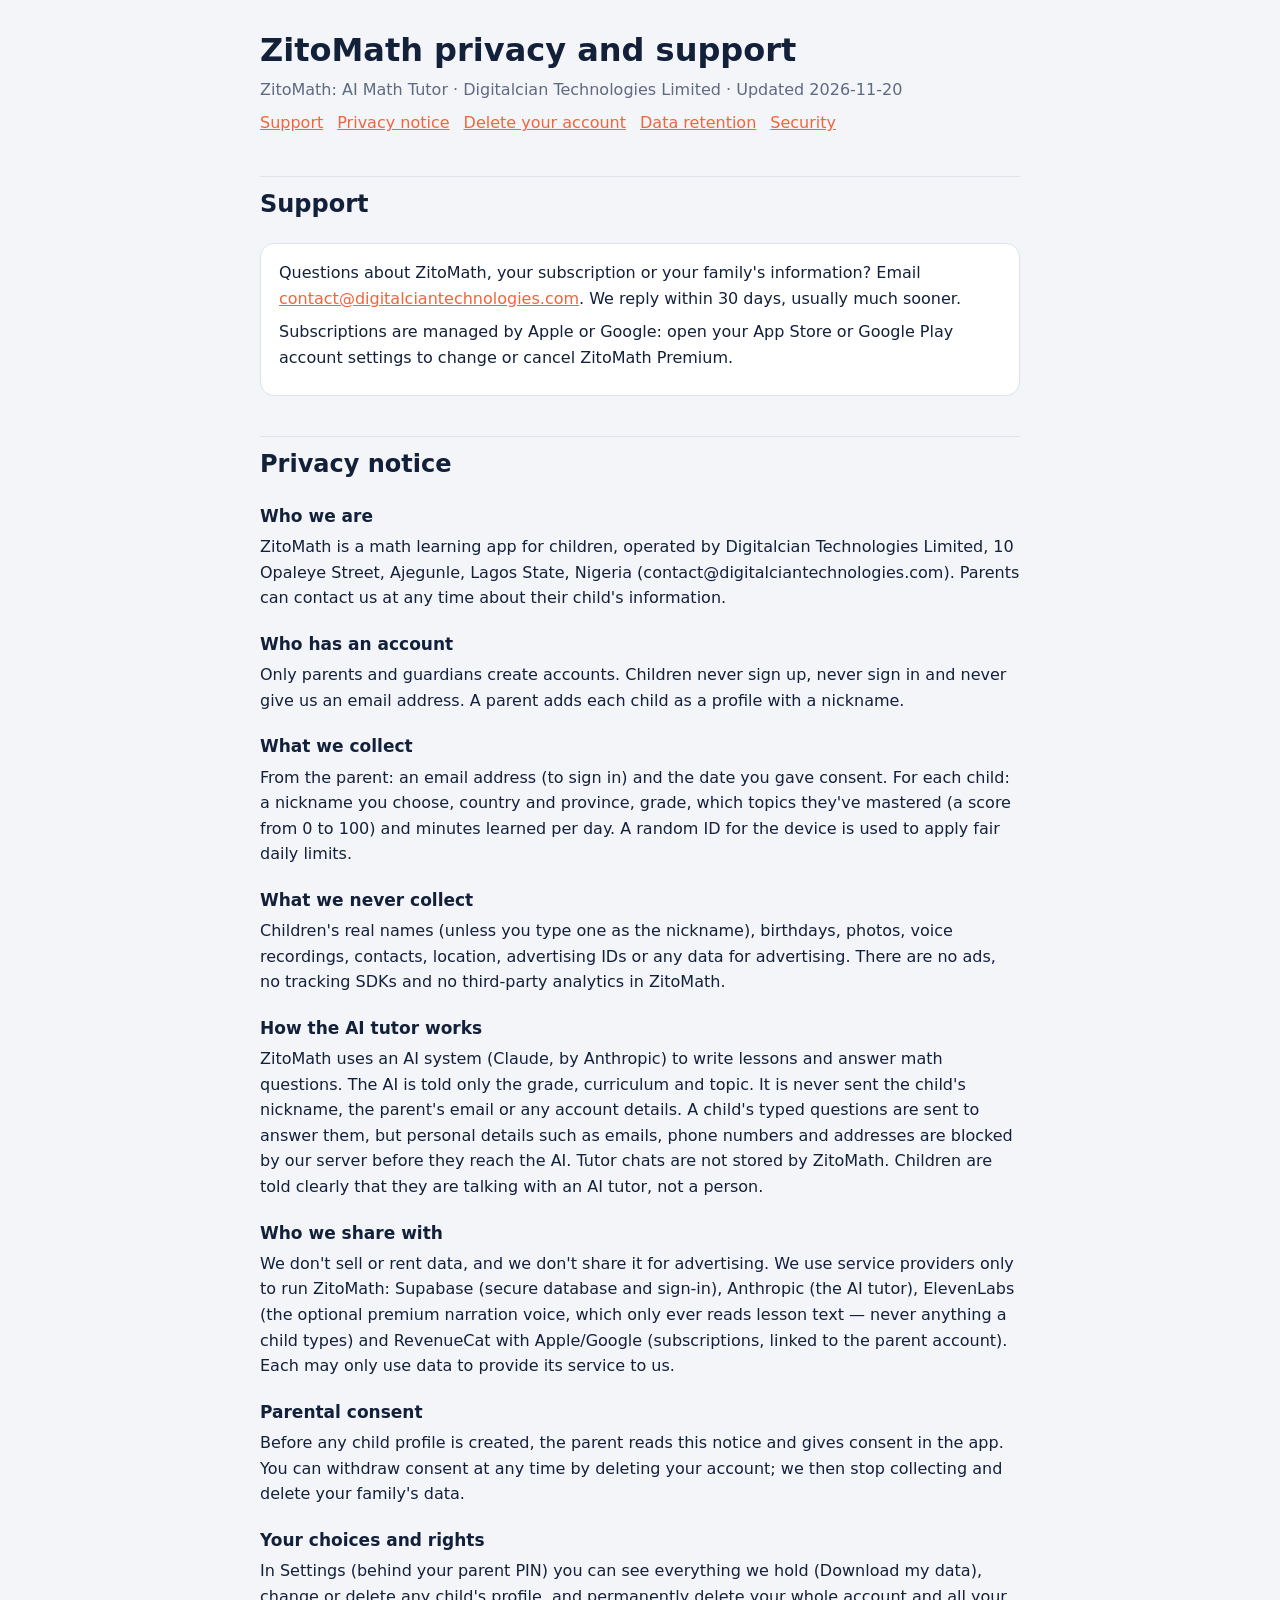
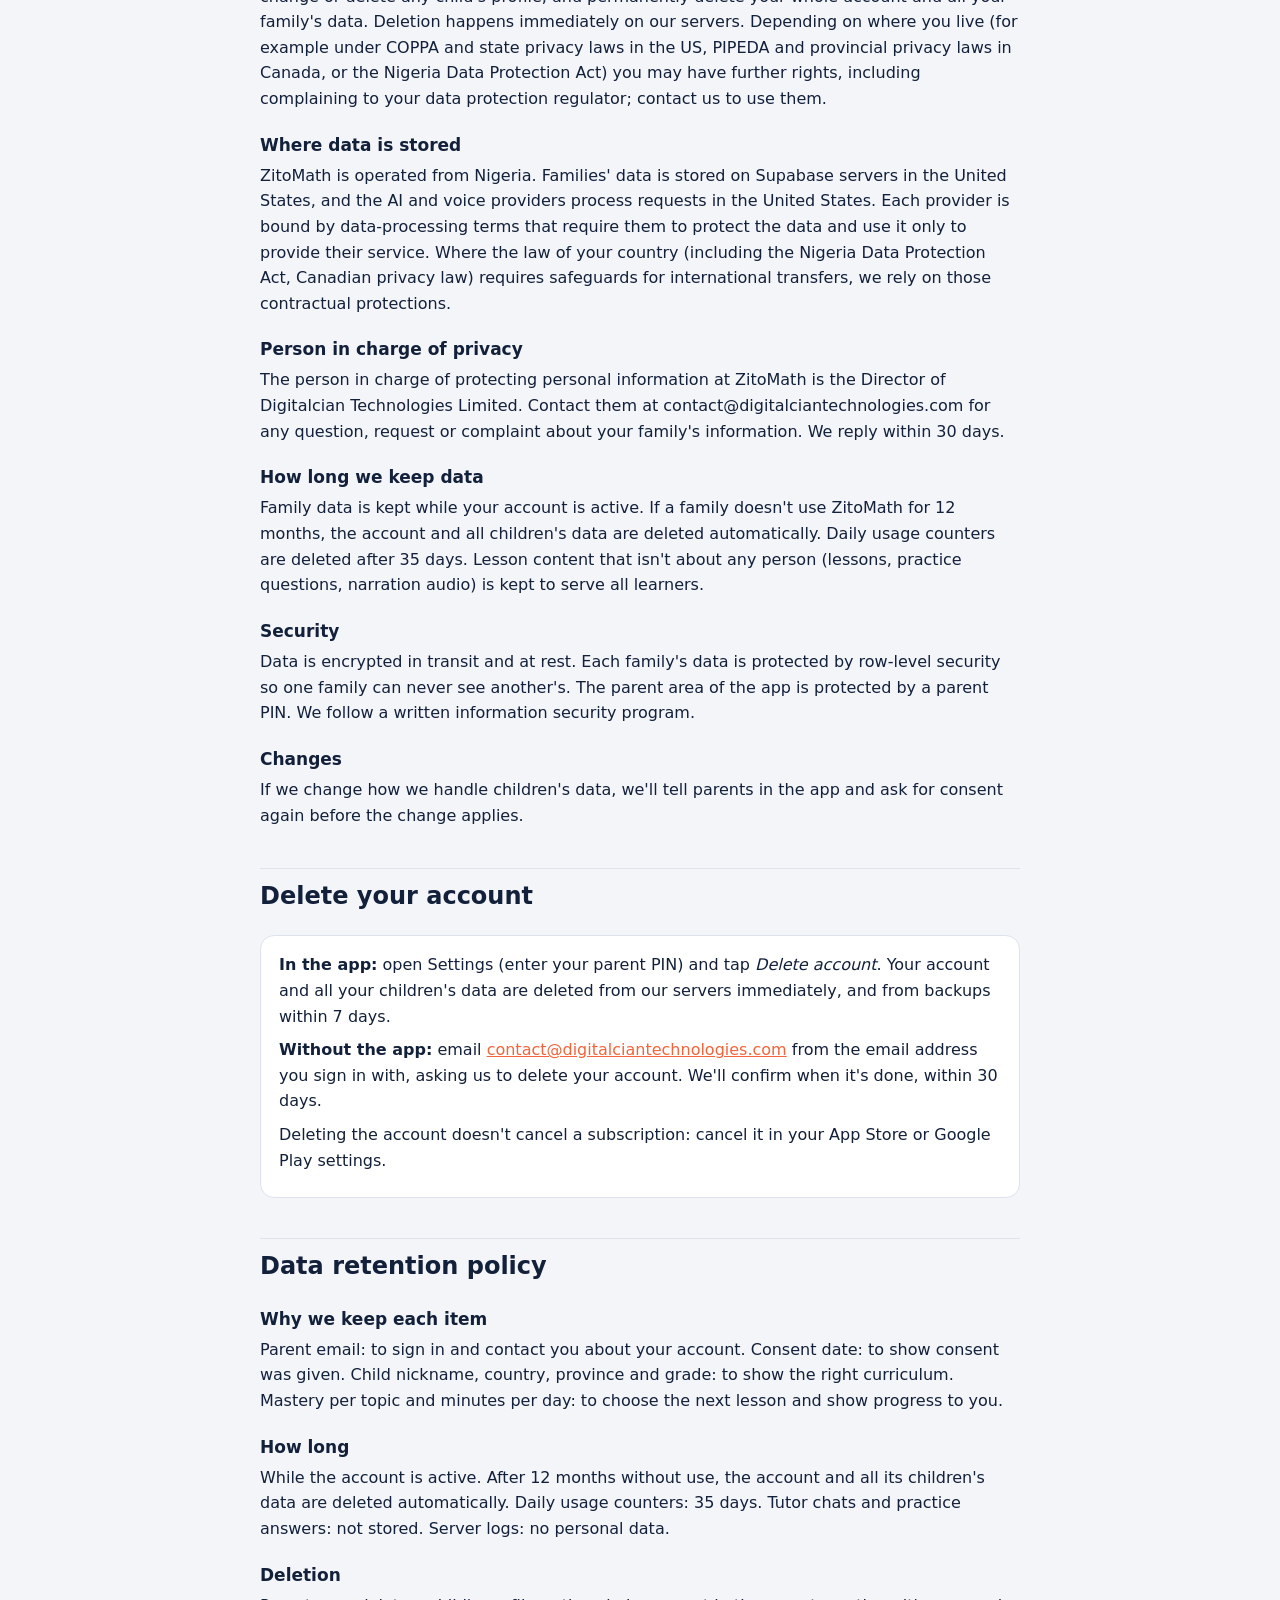
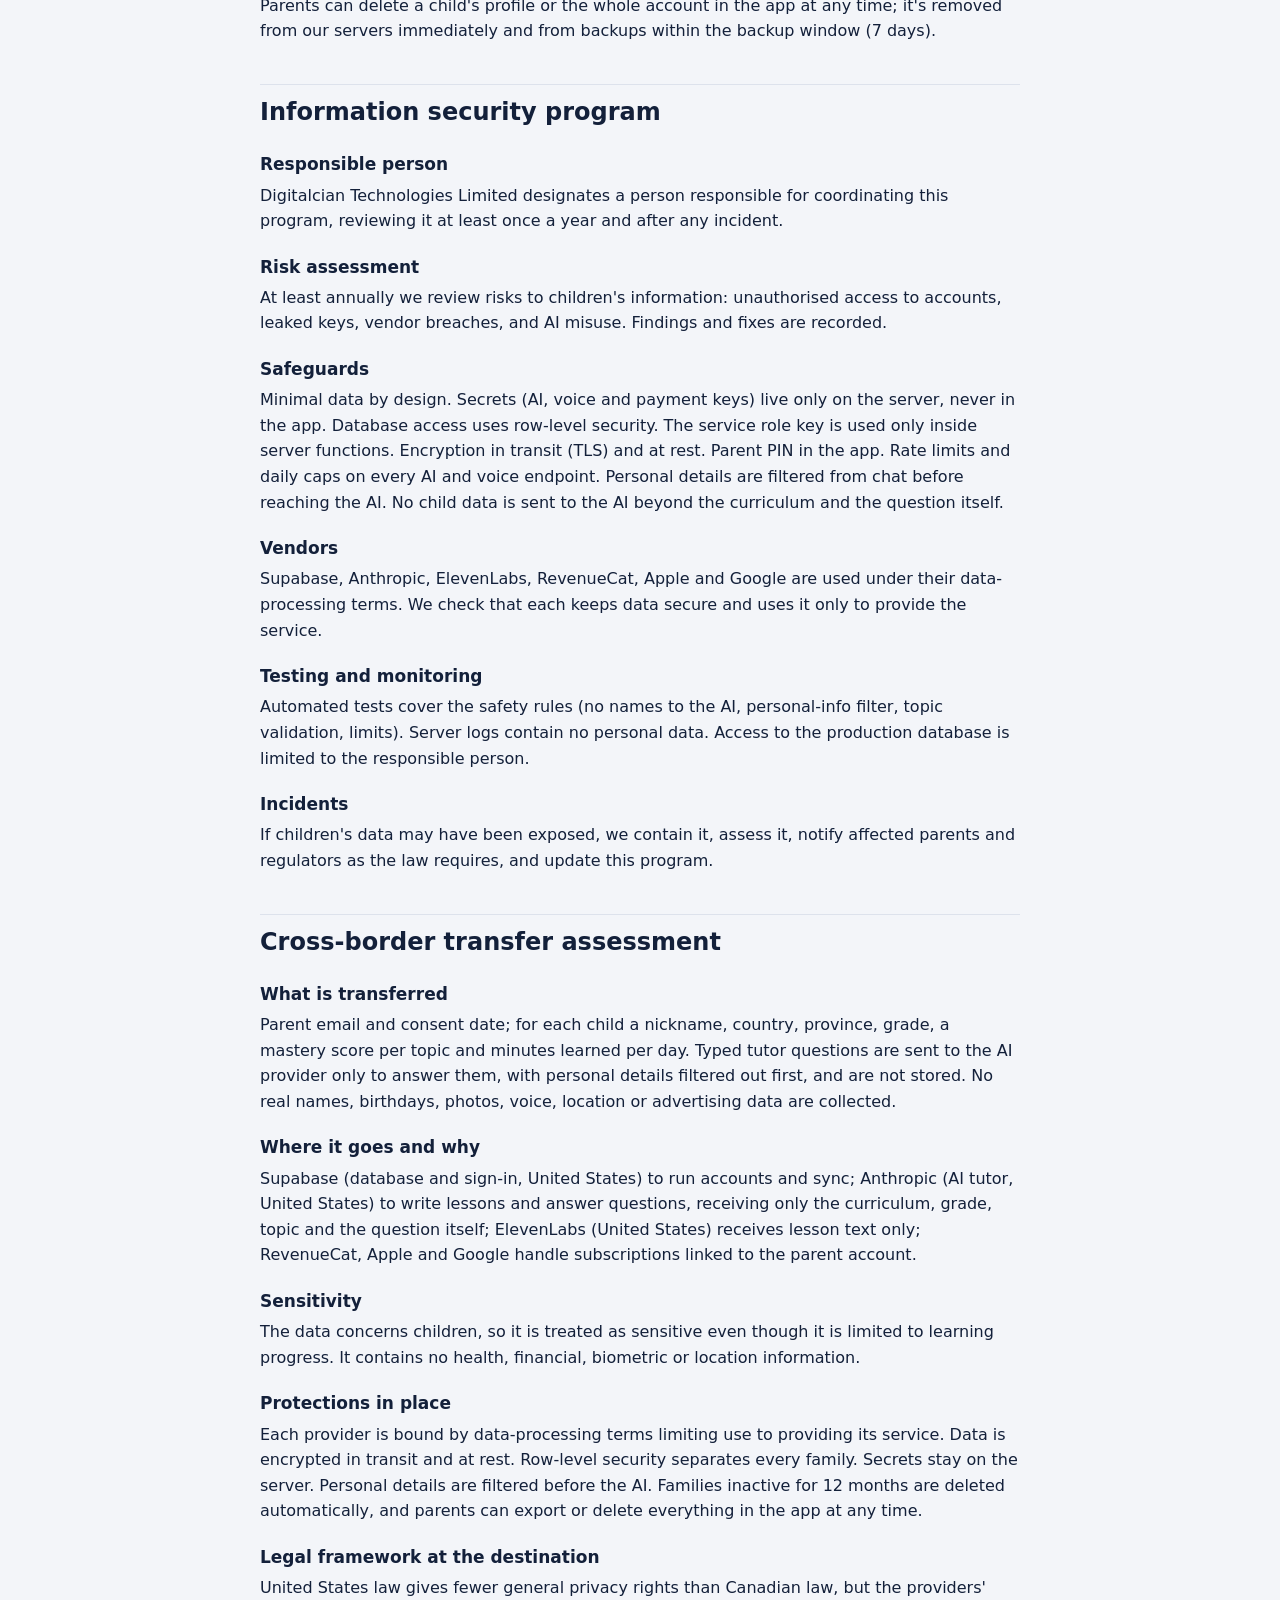
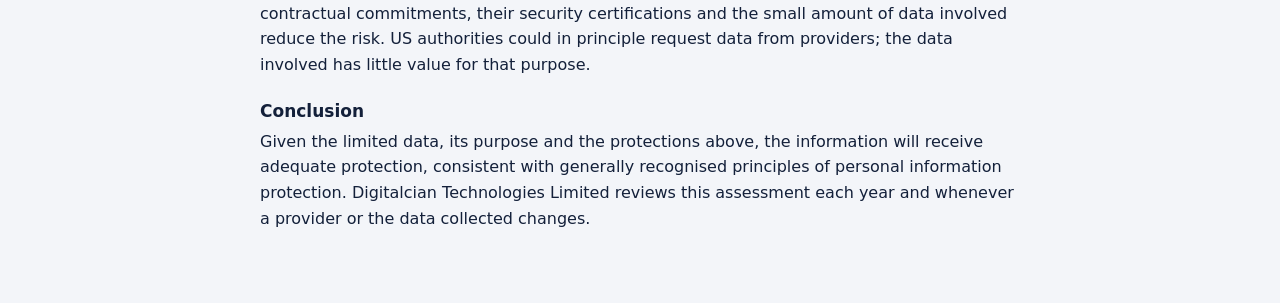
==== index.html @ 460cfda4 "Add ZitoMath privacy and support page" ====
<!doctype html>
<html lang="en"><head><meta charset="utf-8"><meta name="viewport" content="width=device-width,initial-scale=1">
<title>ZitoMath privacy and support</title>
<style>
:root{--paper:#F3F5F9;--card:#fff;--ink:#13203A;--muted:#5E6A82;--accent:#F2643A;--line:#DDE2EC}
@media (prefers-color-scheme:dark){:root{--paper:#0E1424;--card:#172036;--ink:#EEF1F8;--muted:#9BA6BF;--accent:#FF7B52;--line:#28324B}}
body{margin:0;background:var(--paper);color:var(--ink);font:16px/1.6 system-ui,-apple-system,"Segoe UI",sans-serif}
main{max-width:760px;margin:0 auto;padding:32px 16px 64px}
h1{font-size:32px;line-height:1.15;margin:0 0 8px}h2{margin-top:40px;padding-top:8px;border-top:1px solid var(--line)}h3{margin:20px 0 4px;font-size:17px}
p{margin:0 0 8px;color:var(--ink)}.muted{color:var(--muted)}a{color:var(--accent)}
nav a{margin-right:14px;white-space:nowrap}.card{background:var(--card);border:1px solid var(--line);border-radius:14px;padding:16px 18px;margin:16px 0}
</style></head><body><main>
<h1>ZitoMath privacy and support</h1>
<p class="muted">ZitoMath: AI Math Tutor · Digitalcian Technologies Limited · Updated 2026-11-20</p>
<nav><a href="#support">Support</a><a href="#privacy">Privacy notice</a><a href="#delete-account">Delete your account</a><a href="#retention">Data retention</a><a href="#security">Security</a></nav>
<section id="support"><h2>Support</h2><div class="card"><p>Questions about ZitoMath, your subscription or your family's information? Email <a href="mailto:contact@digitalciantechnologies.com">contact@digitalciantechnologies.com</a>. We reply within 30 days, usually much sooner.</p>
<p>Subscriptions are managed by Apple or Google: open your App Store or Google Play account settings to change or cancel ZitoMath Premium.</p></div></section>
<section id="privacy"><h2>Privacy notice</h2><h3>Who we are</h3><p>ZitoMath is a math learning app for children, operated by Digitalcian Technologies Limited, 10 Opaleye Street, Ajegunle, Lagos State, Nigeria (contact@digitalciantechnologies.com). Parents can contact us at any time about their child's information.</p><h3>Who has an account</h3><p>Only parents and guardians create accounts. Children never sign up, never sign in and never give us an email address. A parent adds each child as a profile with a nickname.</p><h3>What we collect</h3><p>From the parent: an email address (to sign in) and the date you gave consent. For each child: a nickname you choose, country and province, grade, which topics they've mastered (a score from 0 to 100) and minutes learned per day. A random ID for the device is used to apply fair daily limits.</p><h3>What we never collect</h3><p>Children's real names (unless you type one as the nickname), birthdays, photos, voice recordings, contacts, location, advertising IDs or any data for advertising. There are no ads, no tracking SDKs and no third-party analytics in ZitoMath.</p><h3>How the AI tutor works</h3><p>ZitoMath uses an AI system (Claude, by Anthropic) to write lessons and answer math questions. The AI is told only the grade, curriculum and topic. It is never sent the child's nickname, the parent's email or any account details. A child's typed questions are sent to answer them, but personal details such as emails, phone numbers and addresses are blocked by our server before they reach the AI. Tutor chats are not stored by ZitoMath. Children are told clearly that they are talking with an AI tutor, not a person.</p><h3>Who we share with</h3><p>We don't sell or rent data, and we don't share it for advertising. We use service providers only to run ZitoMath: Supabase (secure database and sign-in), Anthropic (the AI tutor), ElevenLabs (the optional premium narration voice, which only ever reads lesson text — never anything a child types) and RevenueCat with Apple/Google (subscriptions, linked to the parent account). Each may only use data to provide its service to us.</p><h3>Parental consent</h3><p>Before any child profile is created, the parent reads this notice and gives consent in the app. You can withdraw consent at any time by deleting your account; we then stop collecting and delete your family's data.</p><h3>Your choices and rights</h3><p>In Settings (behind your parent PIN) you can see everything we hold (Download my data), change or delete any child's profile, and permanently delete your whole account and all your family's data. Deletion happens immediately on our servers. Depending on where you live (for example under COPPA and state privacy laws in the US, PIPEDA and provincial privacy laws in Canada, or the Nigeria Data Protection Act) you may have further rights, including complaining to your data protection regulator; contact us to use them.</p><h3>Where data is stored</h3><p>ZitoMath is operated from Nigeria. Families' data is stored on Supabase servers in the United States, and the AI and voice providers process requests in the United States. Each provider is bound by data-processing terms that require them to protect the data and use it only to provide their service. Where the law of your country (including the Nigeria Data Protection Act, Canadian privacy law) requires safeguards for international transfers, we rely on those contractual protections.</p><h3>Person in charge of privacy</h3><p>The person in charge of protecting personal information at ZitoMath is the Director of Digitalcian Technologies Limited. Contact them at contact@digitalciantechnologies.com for any question, request or complaint about your family's information. We reply within 30 days.</p><h3>How long we keep data</h3><p>Family data is kept while your account is active. If a family doesn't use ZitoMath for 12 months, the account and all children's data are deleted automatically. Daily usage counters are deleted after 35 days. Lesson content that isn't about any person (lessons, practice questions, narration audio) is kept to serve all learners.</p><h3>Security</h3><p>Data is encrypted in transit and at rest. Each family's data is protected by row-level security so one family can never see another's. The parent area of the app is protected by a parent PIN. We follow a written information security program.</p><h3>Changes</h3><p>If we change how we handle children's data, we'll tell parents in the app and ask for consent again before the change applies.</p></section>
<section id="delete-account"><h2>Delete your account</h2><div class="card">
<p><strong>In the app:</strong> open Settings (enter your parent PIN) and tap <em>Delete account</em>. Your account and all your children's data are deleted from our servers immediately, and from backups within 7 days.</p>
<p><strong>Without the app:</strong> email <a href="mailto:contact@digitalciantechnologies.com?subject=Delete%20my%20ZitoMath%20account">contact@digitalciantechnologies.com</a> from the email address you sign in with, asking us to delete your account. We'll confirm when it's done, within 30 days.</p>
<p>Deleting the account doesn't cancel a subscription: cancel it in your App Store or Google Play settings.</p></div></section>
<section id="retention"><h2>Data retention policy</h2><h3>Why we keep each item</h3><p>Parent email: to sign in and contact you about your account. Consent date: to show consent was given. Child nickname, country, province and grade: to show the right curriculum. Mastery per topic and minutes per day: to choose the next lesson and show progress to you.</p><h3>How long</h3><p>While the account is active. After 12 months without use, the account and all its children's data are deleted automatically. Daily usage counters: 35 days. Tutor chats and practice answers: not stored. Server logs: no personal data.</p><h3>Deletion</h3><p>Parents can delete a child's profile or the whole account in the app at any time; it's removed from our servers immediately and from backups within the backup window (7 days).</p></section>
<section id="security"><h2>Information security program</h2><h3>Responsible person</h3><p>Digitalcian Technologies Limited designates a person responsible for coordinating this program, reviewing it at least once a year and after any incident.</p><h3>Risk assessment</h3><p>At least annually we review risks to children's information: unauthorised access to accounts, leaked keys, vendor breaches, and AI misuse. Findings and fixes are recorded.</p><h3>Safeguards</h3><p>Minimal data by design. Secrets (AI, voice and payment keys) live only on the server, never in the app. Database access uses row-level security. The service role key is used only inside server functions. Encryption in transit (TLS) and at rest. Parent PIN in the app. Rate limits and daily caps on every AI and voice endpoint. Personal details are filtered from chat before reaching the AI. No child data is sent to the AI beyond the curriculum and the question itself.</p><h3>Vendors</h3><p>Supabase, Anthropic, ElevenLabs, RevenueCat, Apple and Google are used under their data-processing terms. We check that each keeps data secure and uses it only to provide the service.</p><h3>Testing and monitoring</h3><p>Automated tests cover the safety rules (no names to the AI, personal-info filter, topic validation, limits). Server logs contain no personal data. Access to the production database is limited to the responsible person.</p><h3>Incidents</h3><p>If children's data may have been exposed, we contain it, assess it, notify affected parents and regulators as the law requires, and update this program.</p></section>
<section id="transfers"><h2>Cross-border transfer assessment</h2><h3>What is transferred</h3><p>Parent email and consent date; for each child a nickname, country, province, grade, a mastery score per topic and minutes learned per day. Typed tutor questions are sent to the AI provider only to answer them, with personal details filtered out first, and are not stored. No real names, birthdays, photos, voice, location or advertising data are collected.</p><h3>Where it goes and why</h3><p>Supabase (database and sign-in, United States) to run accounts and sync; Anthropic (AI tutor, United States) to write lessons and answer questions, receiving only the curriculum, grade, topic and the question itself; ElevenLabs (United States) receives lesson text only; RevenueCat, Apple and Google handle subscriptions linked to the parent account.</p><h3>Sensitivity</h3><p>The data concerns children, so it is treated as sensitive even though it is limited to learning progress. It contains no health, financial, biometric or location information.</p><h3>Protections in place</h3><p>Each provider is bound by data-processing terms limiting use to providing its service. Data is encrypted in transit and at rest. Row-level security separates every family. Secrets stay on the server. Personal details are filtered before the AI. Families inactive for 12 months are deleted automatically, and parents can export or delete everything in the app at any time.</p><h3>Legal framework at the destination</h3><p>United States law gives fewer general privacy rights than Canadian law, but the providers' contractual commitments, their security certifications and the small amount of data involved reduce the risk. US authorities could in principle request data from providers; the data involved has little value for that purpose.</p><h3>Conclusion</h3><p>Given the limited data, its purpose and the protections above, the information will receive adequate protection, consistent with generally recognised principles of personal information protection. Digitalcian Technologies Limited reviews this assessment each year and whenever a provider or the data collected changes.</p></section>
</main></body></html>
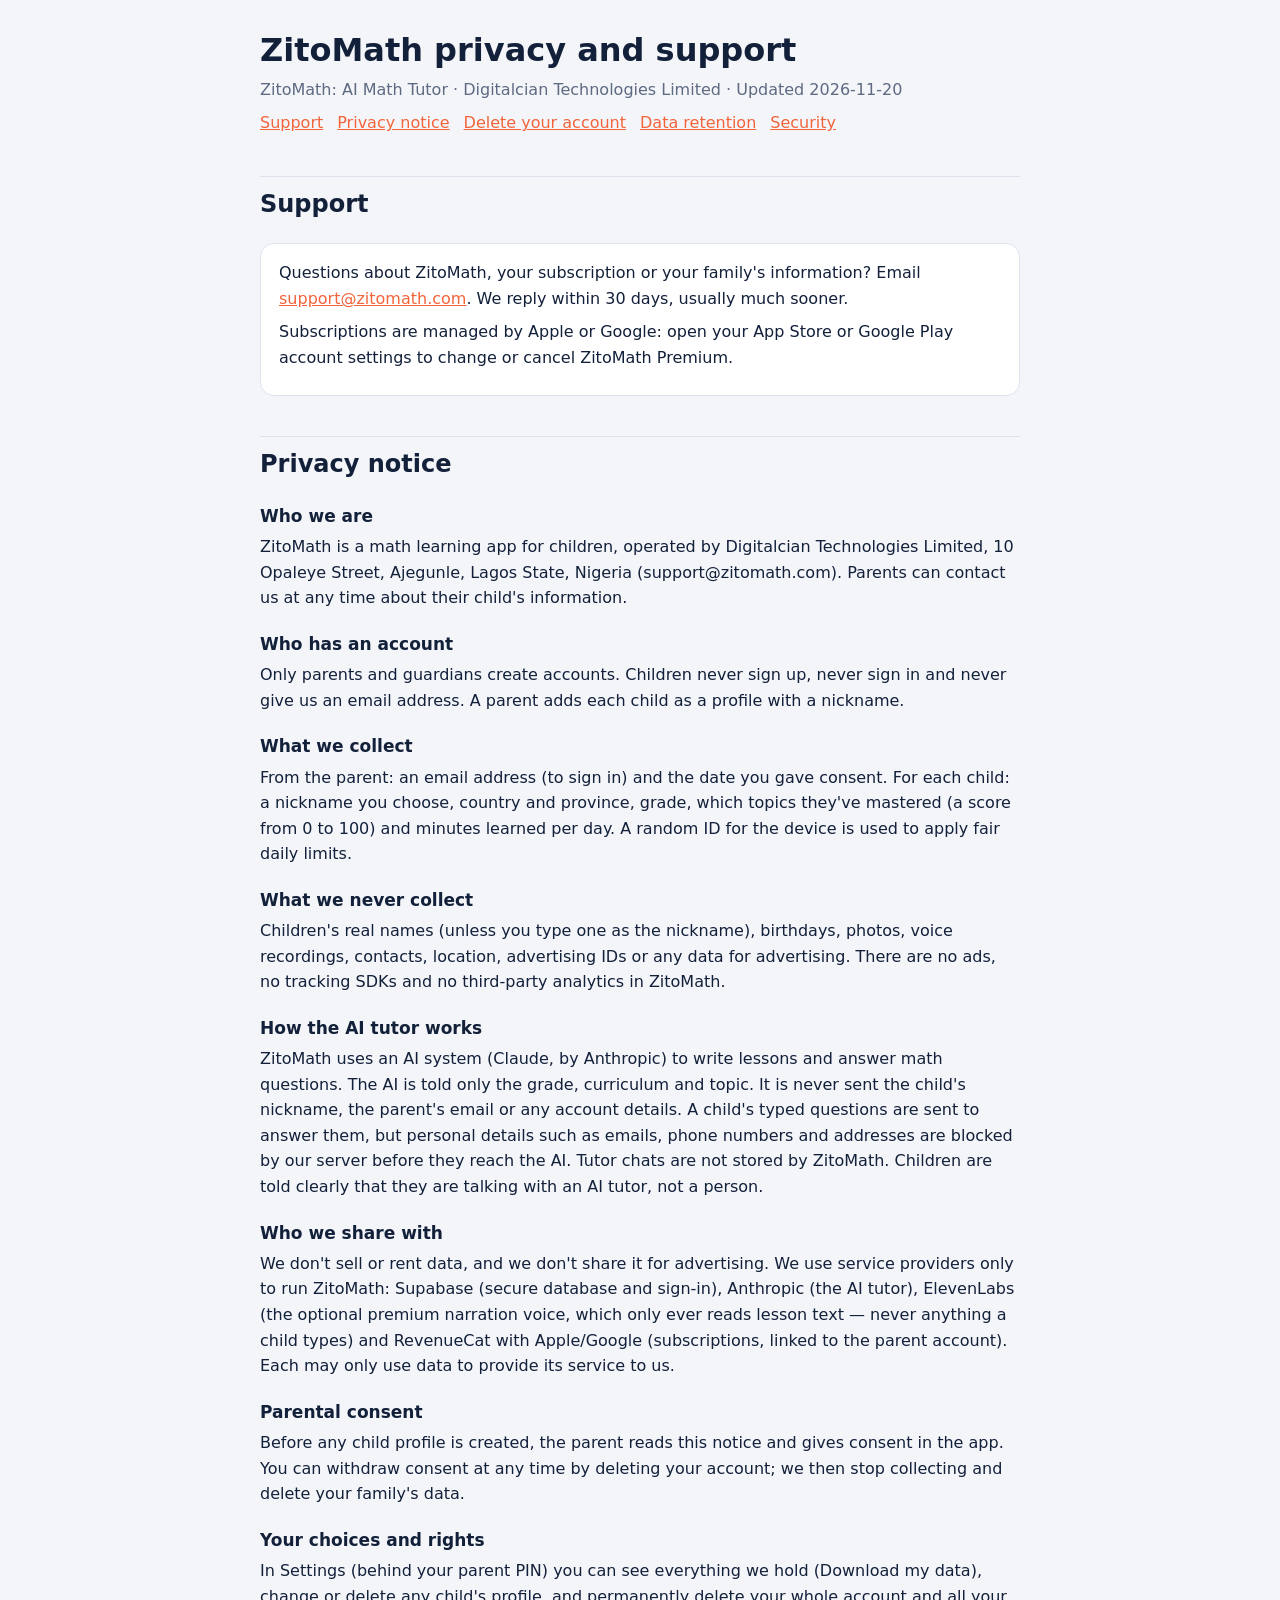
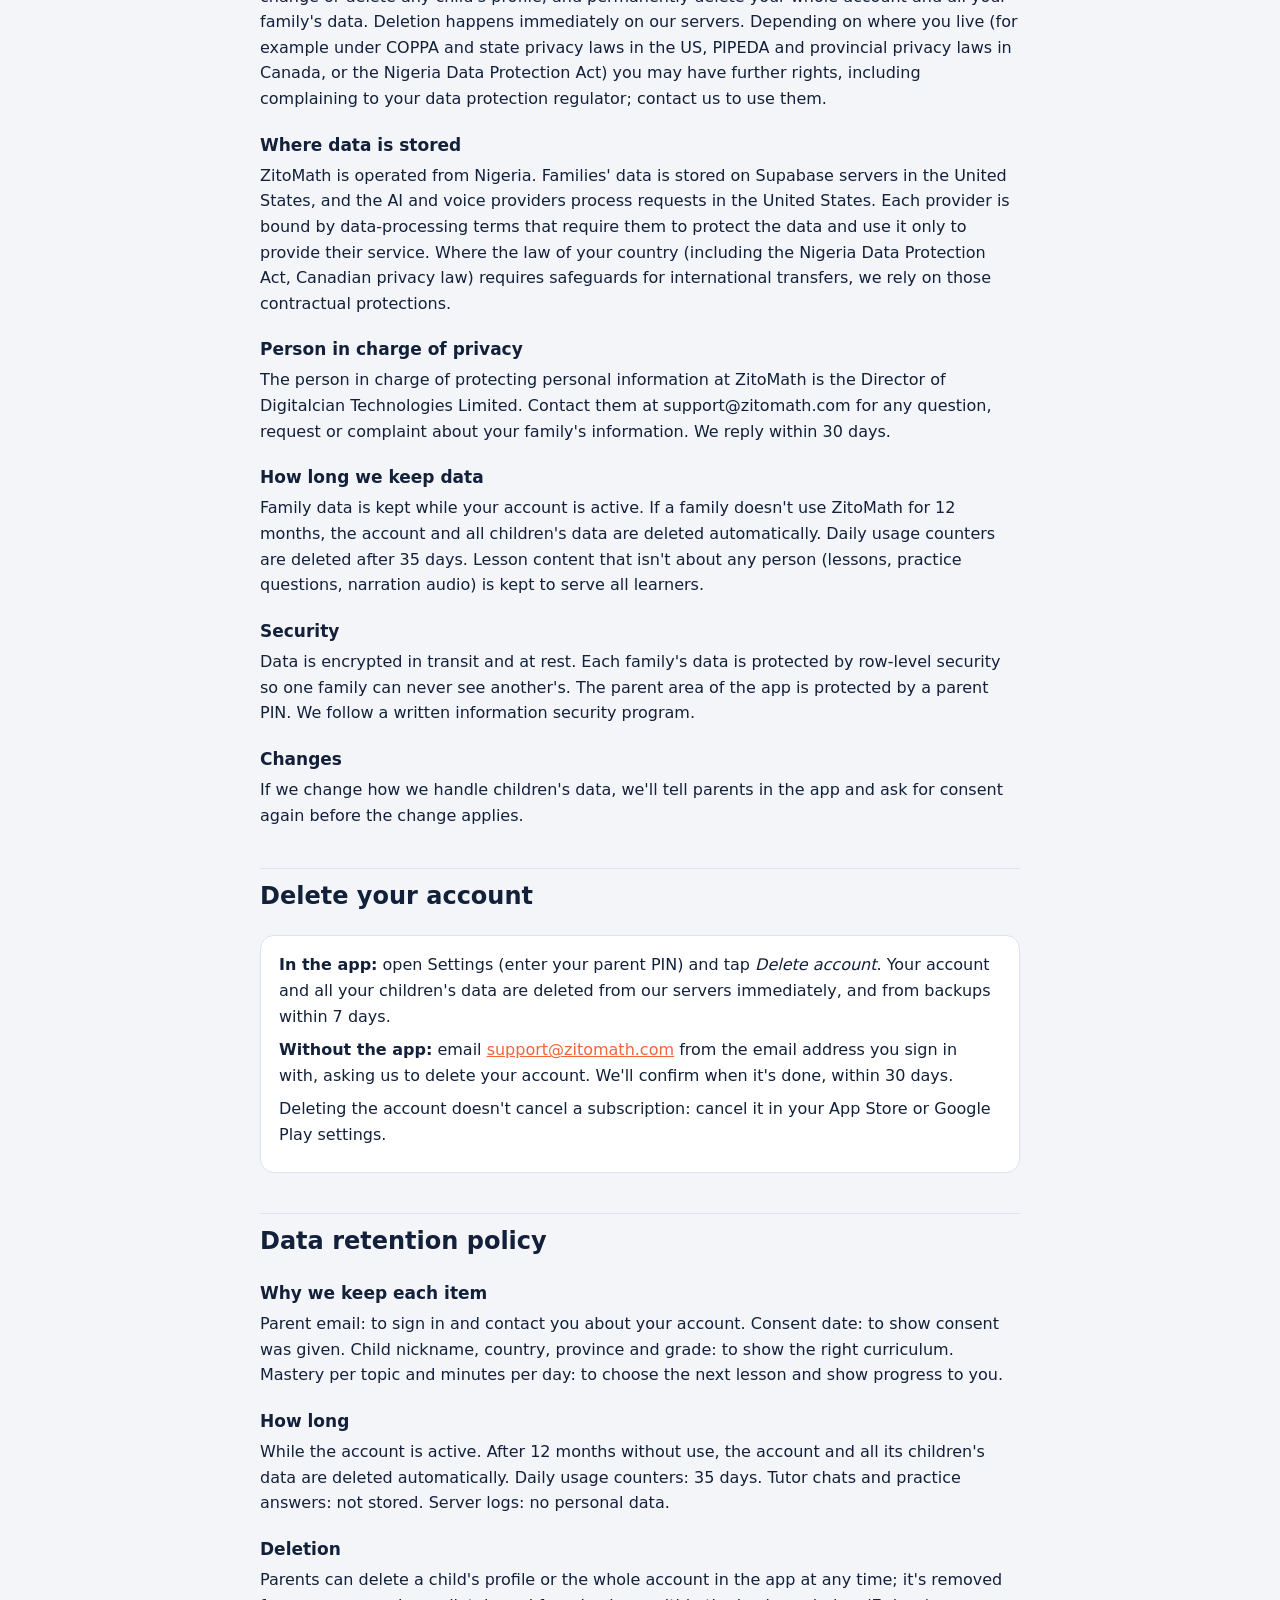
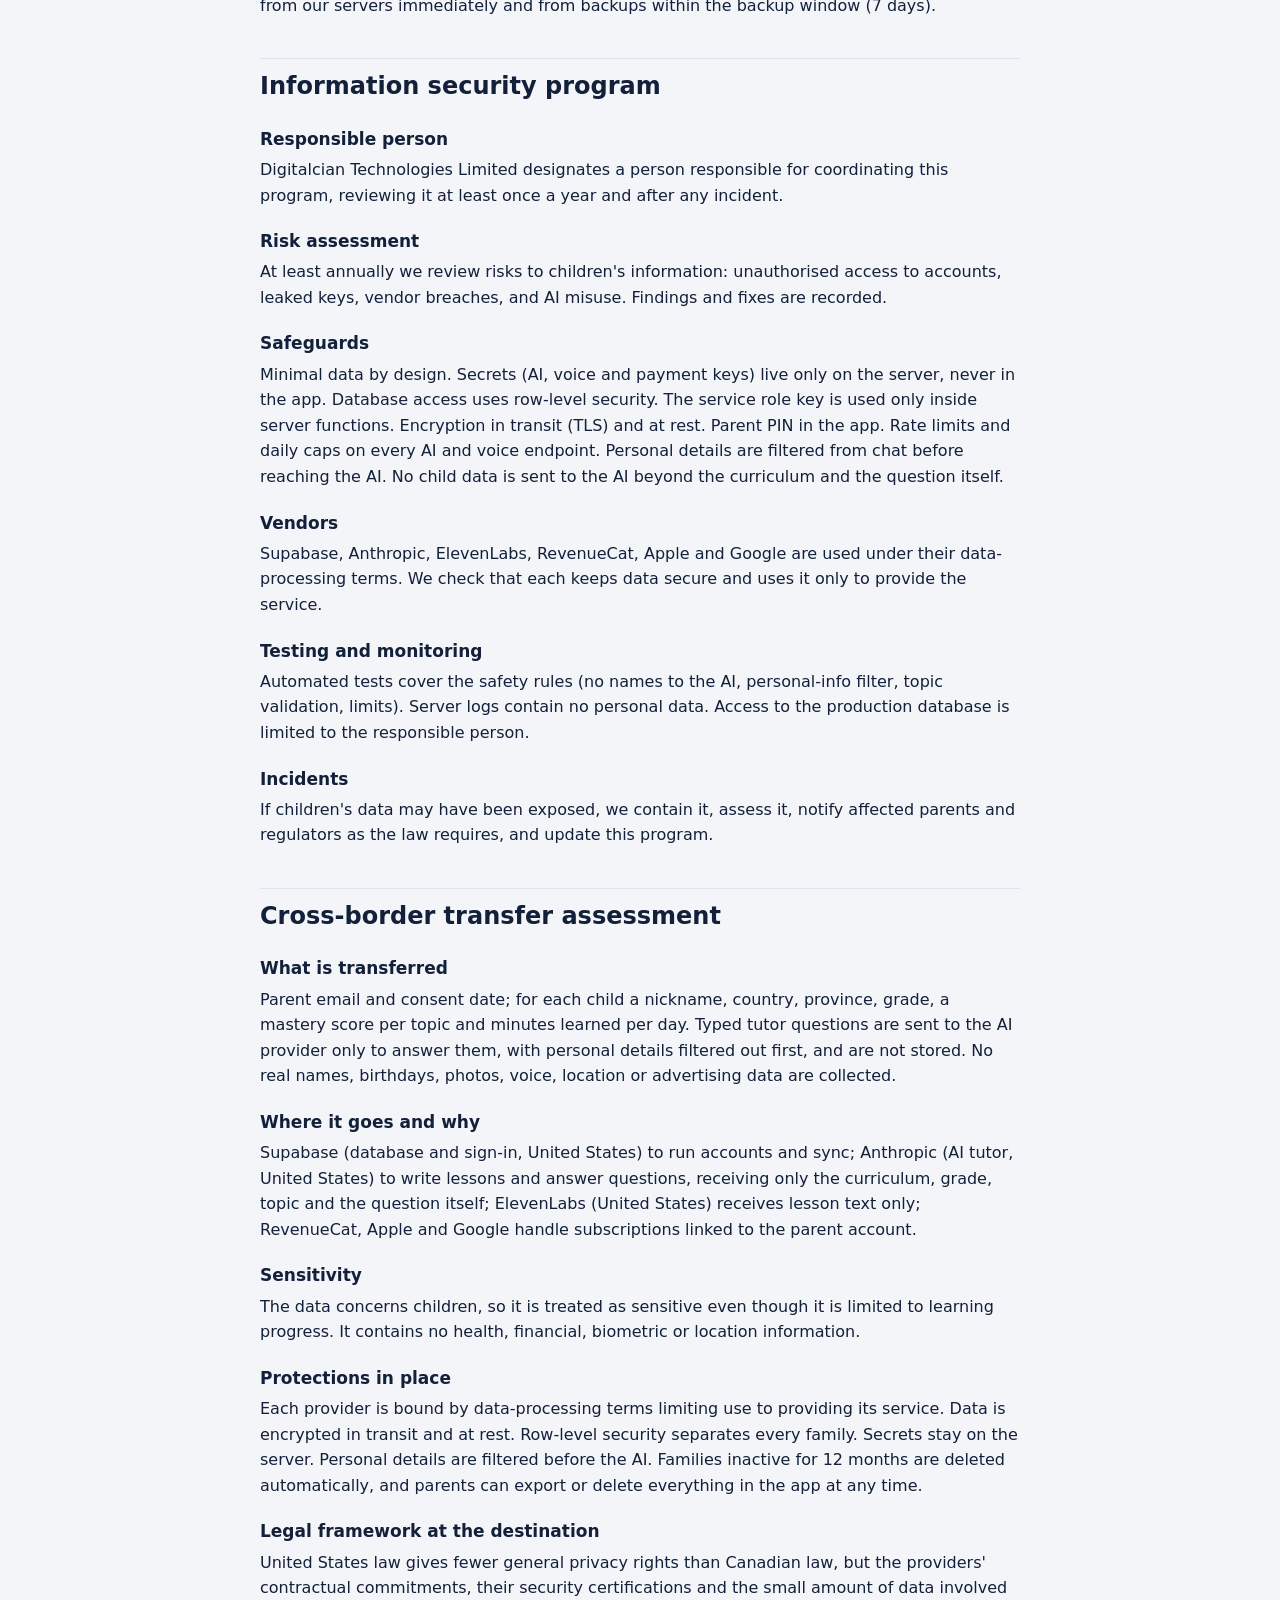
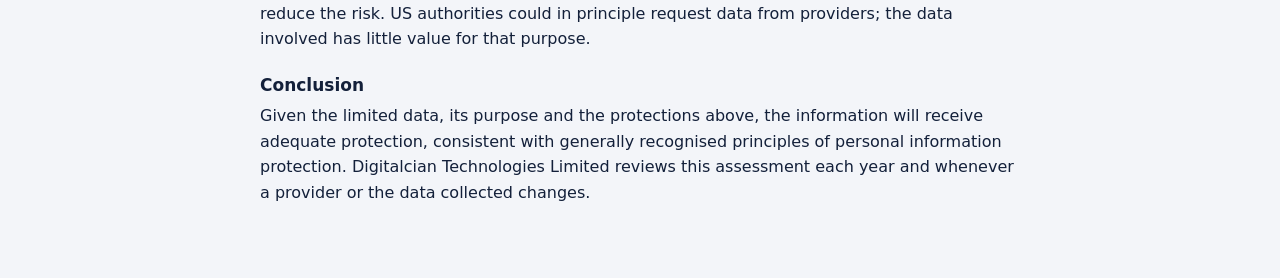
==== commit 526e8090: "Use support@zitomath.com as the contact email" ====
--- a/index.html
+++ b/index.html
@@ -13,12 +13,12 @@
 <h1>ZitoMath privacy and support</h1>
 <p class="muted">ZitoMath: AI Math Tutor · Digitalcian Technologies Limited · Updated 2026-11-20</p>
 <nav><a href="#support">Support</a><a href="#privacy">Privacy notice</a><a href="#delete-account">Delete your account</a><a href="#retention">Data retention</a><a href="#security">Security</a></nav>
-<section id="support"><h2>Support</h2><div class="card"><p>Questions about ZitoMath, your subscription or your family's information? Email <a href="mailto:contact@digitalciantechnologies.com">contact@digitalciantechnologies.com</a>. We reply within 30 days, usually much sooner.</p>
+<section id="support"><h2>Support</h2><div class="card"><p>Questions about ZitoMath, your subscription or your family's information? Email <a href="mailto:support@zitomath.com">support@zitomath.com</a>. We reply within 30 days, usually much sooner.</p>
 <p>Subscriptions are managed by Apple or Google: open your App Store or Google Play account settings to change or cancel ZitoMath Premium.</p></div></section>
-<section id="privacy"><h2>Privacy notice</h2><h3>Who we are</h3><p>ZitoMath is a math learning app for children, operated by Digitalcian Technologies Limited, 10 Opaleye Street, Ajegunle, Lagos State, Nigeria (contact@digitalciantechnologies.com). Parents can contact us at any time about their child's information.</p><h3>Who has an account</h3><p>Only parents and guardians create accounts. Children never sign up, never sign in and never give us an email address. A parent adds each child as a profile with a nickname.</p><h3>What we collect</h3><p>From the parent: an email address (to sign in) and the date you gave consent. For each child: a nickname you choose, country and province, grade, which topics they've mastered (a score from 0 to 100) and minutes learned per day. A random ID for the device is used to apply fair daily limits.</p><h3>What we never collect</h3><p>Children's real names (unless you type one as the nickname), birthdays, photos, voice recordings, contacts, location, advertising IDs or any data for advertising. There are no ads, no tracking SDKs and no third-party analytics in ZitoMath.</p><h3>How the AI tutor works</h3><p>ZitoMath uses an AI system (Claude, by Anthropic) to write lessons and answer math questions. The AI is told only the grade, curriculum and topic. It is never sent the child's nickname, the parent's email or any account details. A child's typed questions are sent to answer them, but personal details such as emails, phone numbers and addresses are blocked by our server before they reach the AI. Tutor chats are not stored by ZitoMath. Children are told clearly that they are talking with an AI tutor, not a person.</p><h3>Who we share with</h3><p>We don't sell or rent data, and we don't share it for advertising. We use service providers only to run ZitoMath: Supabase (secure database and sign-in), Anthropic (the AI tutor), ElevenLabs (the optional premium narration voice, which only ever reads lesson text — never anything a child types) and RevenueCat with Apple/Google (subscriptions, linked to the parent account). Each may only use data to provide its service to us.</p><h3>Parental consent</h3><p>Before any child profile is created, the parent reads this notice and gives consent in the app. You can withdraw consent at any time by deleting your account; we then stop collecting and delete your family's data.</p><h3>Your choices and rights</h3><p>In Settings (behind your parent PIN) you can see everything we hold (Download my data), change or delete any child's profile, and permanently delete your whole account and all your family's data. Deletion happens immediately on our servers. Depending on where you live (for example under COPPA and state privacy laws in the US, PIPEDA and provincial privacy laws in Canada, or the Nigeria Data Protection Act) you may have further rights, including complaining to your data protection regulator; contact us to use them.</p><h3>Where data is stored</h3><p>ZitoMath is operated from Nigeria. Families' data is stored on Supabase servers in the United States, and the AI and voice providers process requests in the United States. Each provider is bound by data-processing terms that require them to protect the data and use it only to provide their service. Where the law of your country (including the Nigeria Data Protection Act, Canadian privacy law) requires safeguards for international transfers, we rely on those contractual protections.</p><h3>Person in charge of privacy</h3><p>The person in charge of protecting personal information at ZitoMath is the Director of Digitalcian Technologies Limited. Contact them at contact@digitalciantechnologies.com for any question, request or complaint about your family's information. We reply within 30 days.</p><h3>How long we keep data</h3><p>Family data is kept while your account is active. If a family doesn't use ZitoMath for 12 months, the account and all children's data are deleted automatically. Daily usage counters are deleted after 35 days. Lesson content that isn't about any person (lessons, practice questions, narration audio) is kept to serve all learners.</p><h3>Security</h3><p>Data is encrypted in transit and at rest. Each family's data is protected by row-level security so one family can never see another's. The parent area of the app is protected by a parent PIN. We follow a written information security program.</p><h3>Changes</h3><p>If we change how we handle children's data, we'll tell parents in the app and ask for consent again before the change applies.</p></section>
+<section id="privacy"><h2>Privacy notice</h2><h3>Who we are</h3><p>ZitoMath is a math learning app for children, operated by Digitalcian Technologies Limited, 10 Opaleye Street, Ajegunle, Lagos State, Nigeria (support@zitomath.com). Parents can contact us at any time about their child's information.</p><h3>Who has an account</h3><p>Only parents and guardians create accounts. Children never sign up, never sign in and never give us an email address. A parent adds each child as a profile with a nickname.</p><h3>What we collect</h3><p>From the parent: an email address (to sign in) and the date you gave consent. For each child: a nickname you choose, country and province, grade, which topics they've mastered (a score from 0 to 100) and minutes learned per day. A random ID for the device is used to apply fair daily limits.</p><h3>What we never collect</h3><p>Children's real names (unless you type one as the nickname), birthdays, photos, voice recordings, contacts, location, advertising IDs or any data for advertising. There are no ads, no tracking SDKs and no third-party analytics in ZitoMath.</p><h3>How the AI tutor works</h3><p>ZitoMath uses an AI system (Claude, by Anthropic) to write lessons and answer math questions. The AI is told only the grade, curriculum and topic. It is never sent the child's nickname, the parent's email or any account details. A child's typed questions are sent to answer them, but personal details such as emails, phone numbers and addresses are blocked by our server before they reach the AI. Tutor chats are not stored by ZitoMath. Children are told clearly that they are talking with an AI tutor, not a person.</p><h3>Who we share with</h3><p>We don't sell or rent data, and we don't share it for advertising. We use service providers only to run ZitoMath: Supabase (secure database and sign-in), Anthropic (the AI tutor), ElevenLabs (the optional premium narration voice, which only ever reads lesson text — never anything a child types) and RevenueCat with Apple/Google (subscriptions, linked to the parent account). Each may only use data to provide its service to us.</p><h3>Parental consent</h3><p>Before any child profile is created, the parent reads this notice and gives consent in the app. You can withdraw consent at any time by deleting your account; we then stop collecting and delete your family's data.</p><h3>Your choices and rights</h3><p>In Settings (behind your parent PIN) you can see everything we hold (Download my data), change or delete any child's profile, and permanently delete your whole account and all your family's data. Deletion happens immediately on our servers. Depending on where you live (for example under COPPA and state privacy laws in the US, PIPEDA and provincial privacy laws in Canada, or the Nigeria Data Protection Act) you may have further rights, including complaining to your data protection regulator; contact us to use them.</p><h3>Where data is stored</h3><p>ZitoMath is operated from Nigeria. Families' data is stored on Supabase servers in the United States, and the AI and voice providers process requests in the United States. Each provider is bound by data-processing terms that require them to protect the data and use it only to provide their service. Where the law of your country (including the Nigeria Data Protection Act, Canadian privacy law) requires safeguards for international transfers, we rely on those contractual protections.</p><h3>Person in charge of privacy</h3><p>The person in charge of protecting personal information at ZitoMath is the Director of Digitalcian Technologies Limited. Contact them at support@zitomath.com for any question, request or complaint about your family's information. We reply within 30 days.</p><h3>How long we keep data</h3><p>Family data is kept while your account is active. If a family doesn't use ZitoMath for 12 months, the account and all children's data are deleted automatically. Daily usage counters are deleted after 35 days. Lesson content that isn't about any person (lessons, practice questions, narration audio) is kept to serve all learners.</p><h3>Security</h3><p>Data is encrypted in transit and at rest. Each family's data is protected by row-level security so one family can never see another's. The parent area of the app is protected by a parent PIN. We follow a written information security program.</p><h3>Changes</h3><p>If we change how we handle children's data, we'll tell parents in the app and ask for consent again before the change applies.</p></section>
 <section id="delete-account"><h2>Delete your account</h2><div class="card">
 <p><strong>In the app:</strong> open Settings (enter your parent PIN) and tap <em>Delete account</em>. Your account and all your children's data are deleted from our servers immediately, and from backups within 7 days.</p>
-<p><strong>Without the app:</strong> email <a href="mailto:contact@digitalciantechnologies.com?subject=Delete%20my%20ZitoMath%20account">contact@digitalciantechnologies.com</a> from the email address you sign in with, asking us to delete your account. We'll confirm when it's done, within 30 days.</p>
+<p><strong>Without the app:</strong> email <a href="mailto:support@zitomath.com?subject=Delete%20my%20ZitoMath%20account">support@zitomath.com</a> from the email address you sign in with, asking us to delete your account. We'll confirm when it's done, within 30 days.</p>
 <p>Deleting the account doesn't cancel a subscription: cancel it in your App Store or Google Play settings.</p></div></section>
 <section id="retention"><h2>Data retention policy</h2><h3>Why we keep each item</h3><p>Parent email: to sign in and contact you about your account. Consent date: to show consent was given. Child nickname, country, province and grade: to show the right curriculum. Mastery per topic and minutes per day: to choose the next lesson and show progress to you.</p><h3>How long</h3><p>While the account is active. After 12 months without use, the account and all its children's data are deleted automatically. Daily usage counters: 35 days. Tutor chats and practice answers: not stored. Server logs: no personal data.</p><h3>Deletion</h3><p>Parents can delete a child's profile or the whole account in the app at any time; it's removed from our servers immediately and from backups within the backup window (7 days).</p></section>
 <section id="security"><h2>Information security program</h2><h3>Responsible person</h3><p>Digitalcian Technologies Limited designates a person responsible for coordinating this program, reviewing it at least once a year and after any incident.</p><h3>Risk assessment</h3><p>At least annually we review risks to children's information: unauthorised access to accounts, leaked keys, vendor breaches, and AI misuse. Findings and fixes are recorded.</p><h3>Safeguards</h3><p>Minimal data by design. Secrets (AI, voice and payment keys) live only on the server, never in the app. Database access uses row-level security. The service role key is used only inside server functions. Encryption in transit (TLS) and at rest. Parent PIN in the app. Rate limits and daily caps on every AI and voice endpoint. Personal details are filtered from chat before reaching the AI. No child data is sent to the AI beyond the curriculum and the question itself.</p><h3>Vendors</h3><p>Supabase, Anthropic, ElevenLabs, RevenueCat, Apple and Google are used under their data-processing terms. We check that each keeps data secure and uses it only to provide the service.</p><h3>Testing and monitoring</h3><p>Automated tests cover the safety rules (no names to the AI, personal-info filter, topic validation, limits). Server logs contain no personal data. Access to the production database is limited to the responsible person.</p><h3>Incidents</h3><p>If children's data may have been exposed, we contain it, assess it, notify affected parents and regulators as the law requires, and update this program.</p></section>
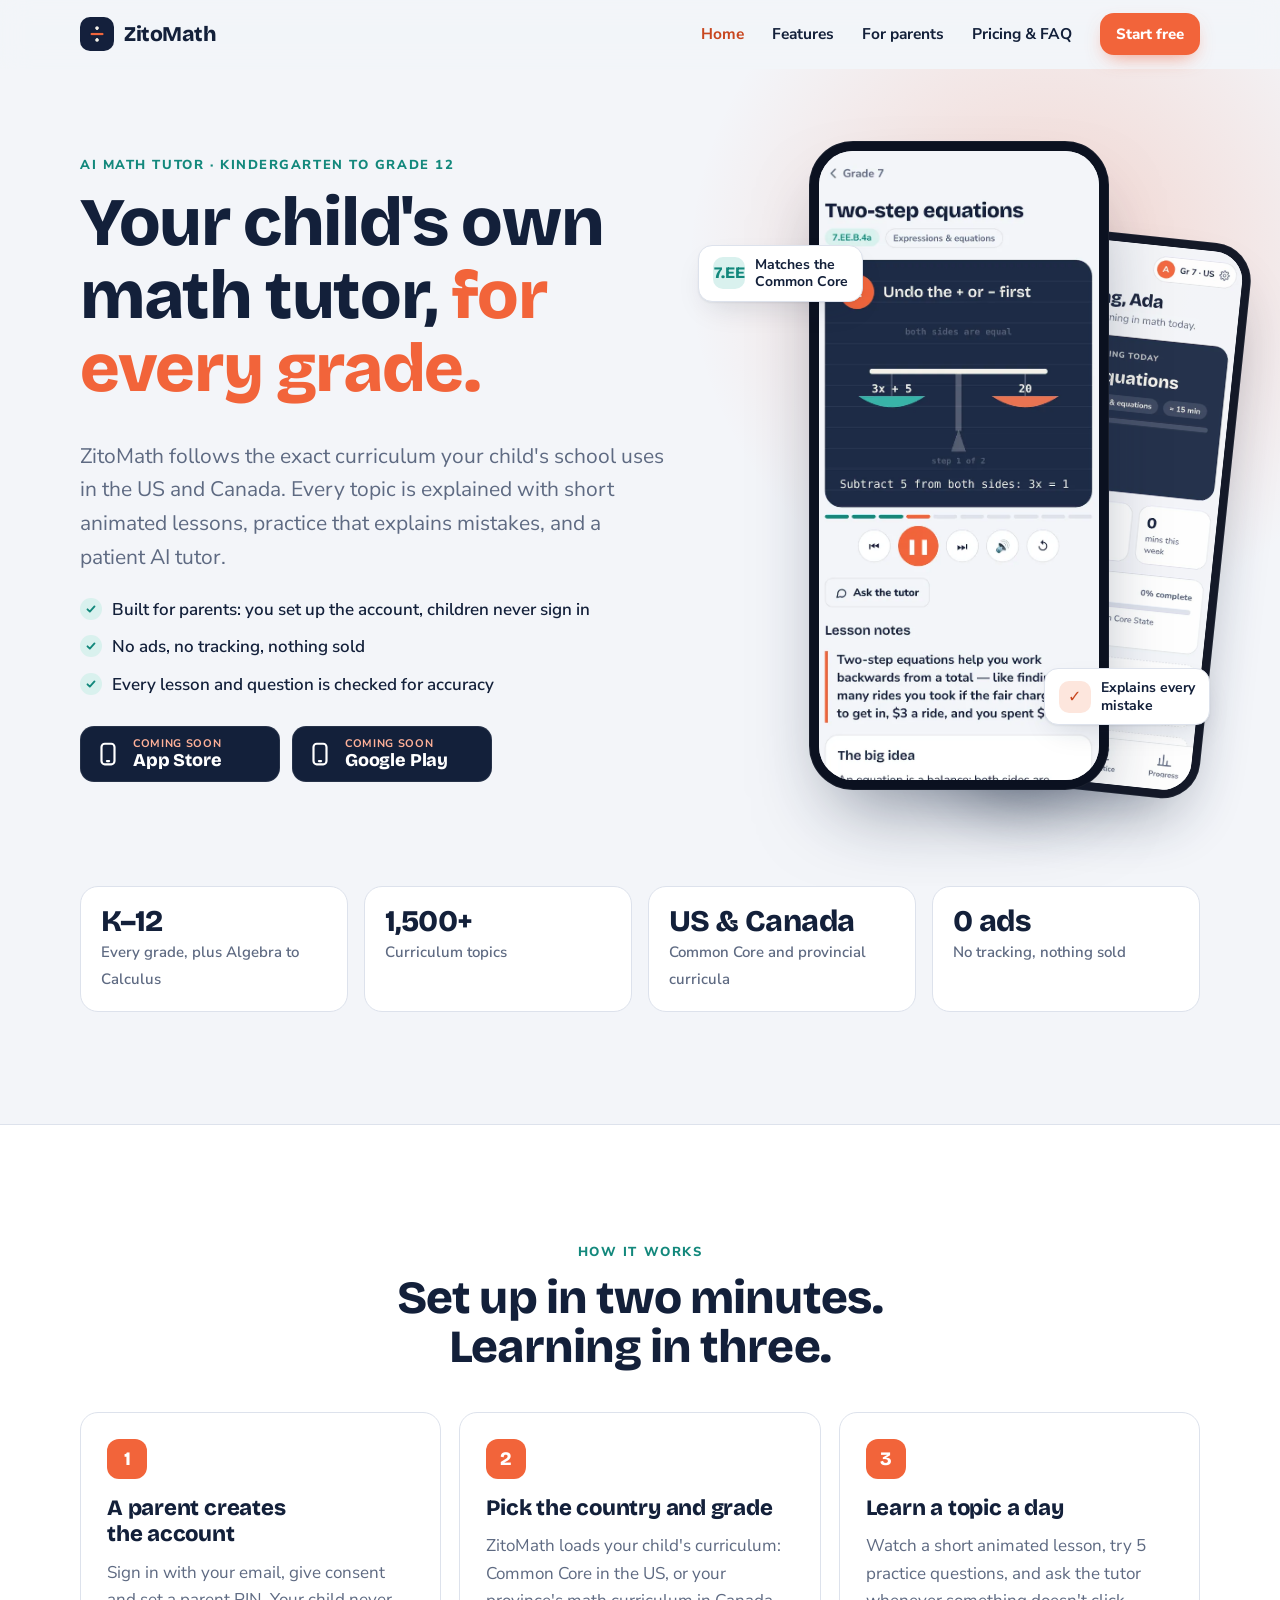
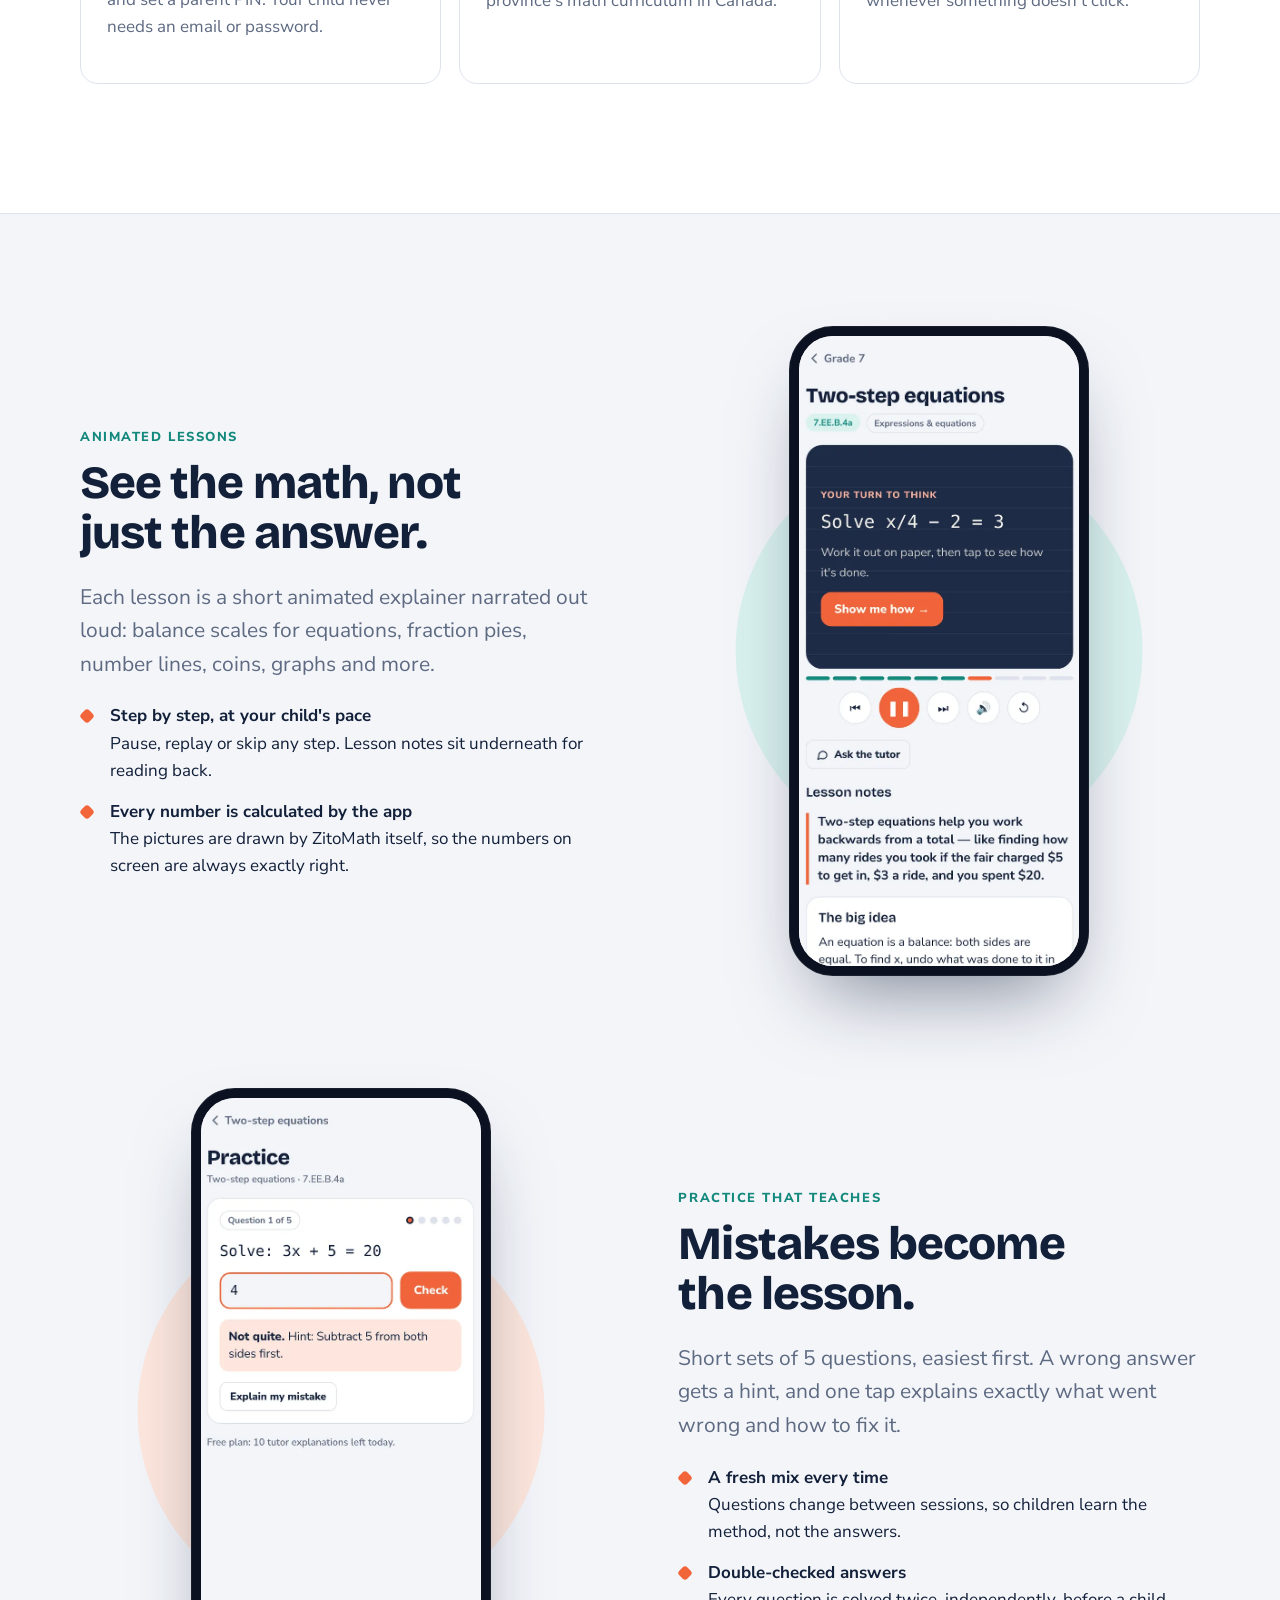
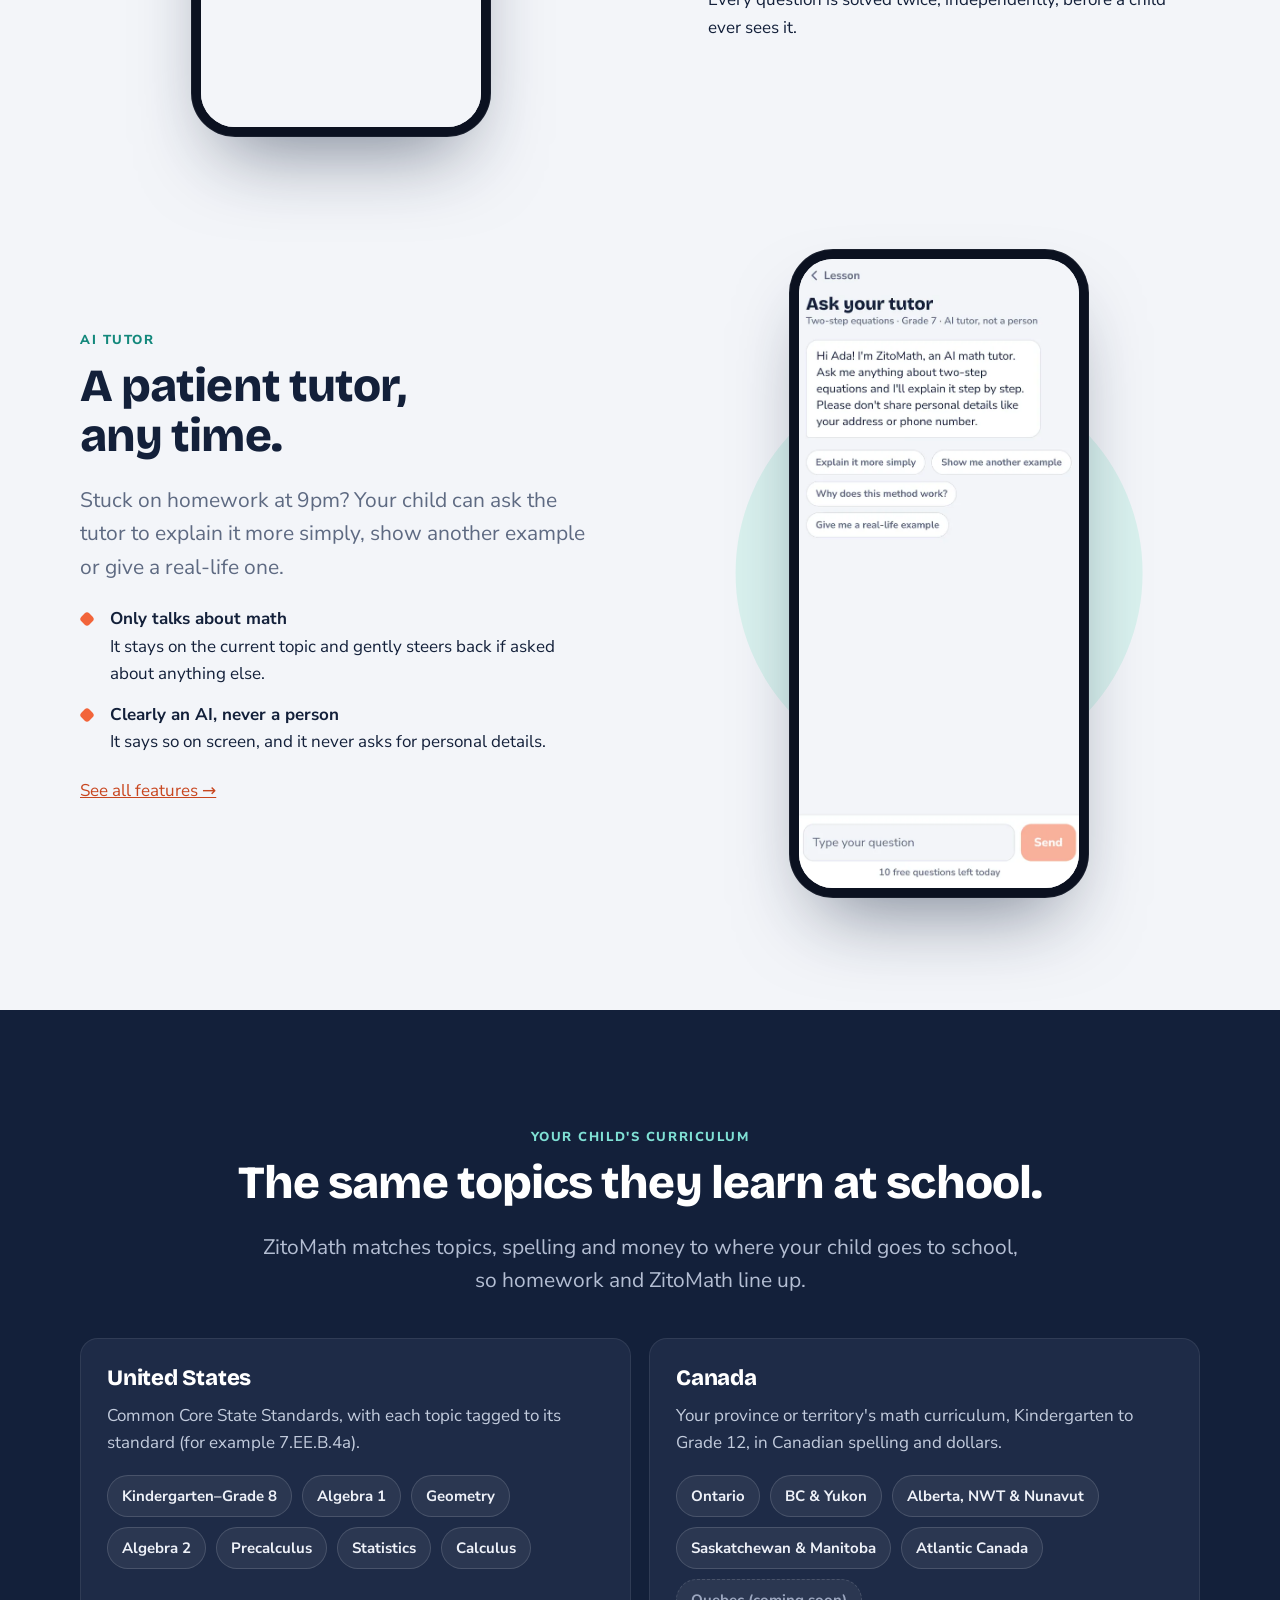
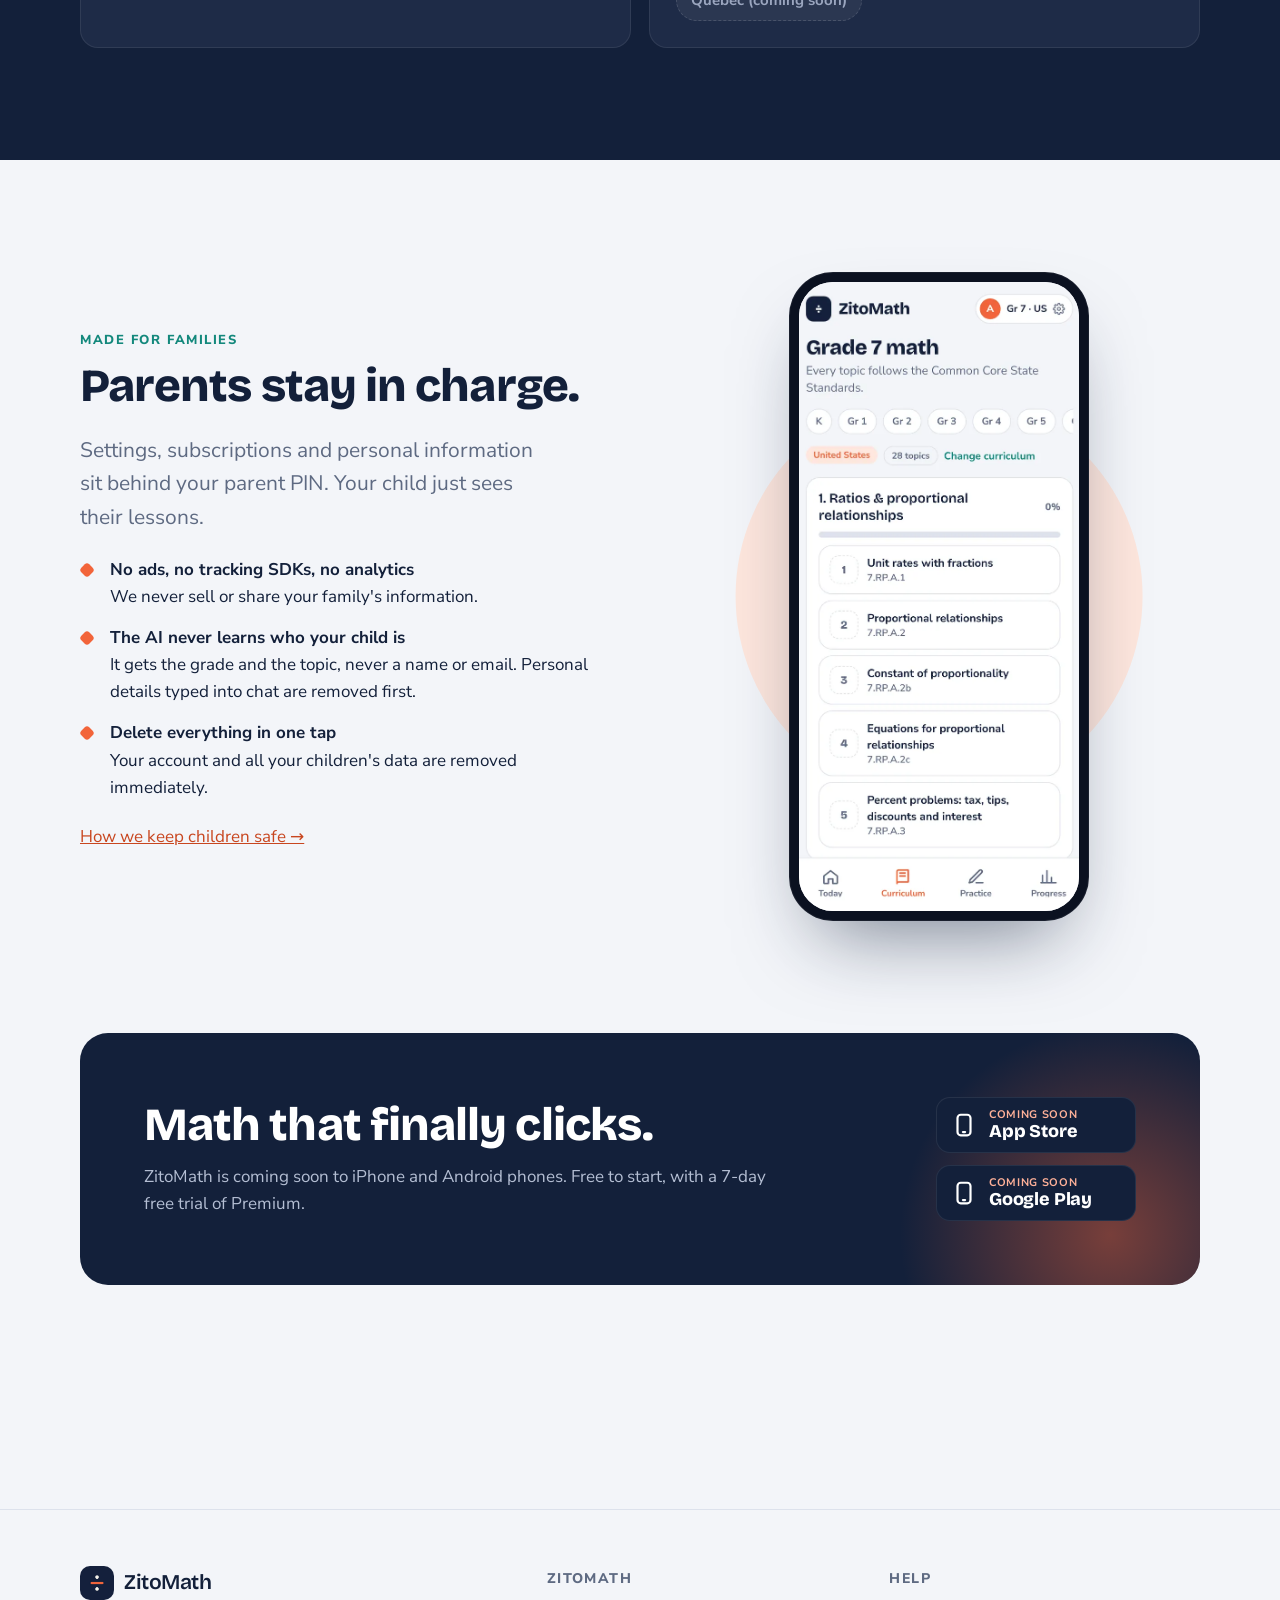
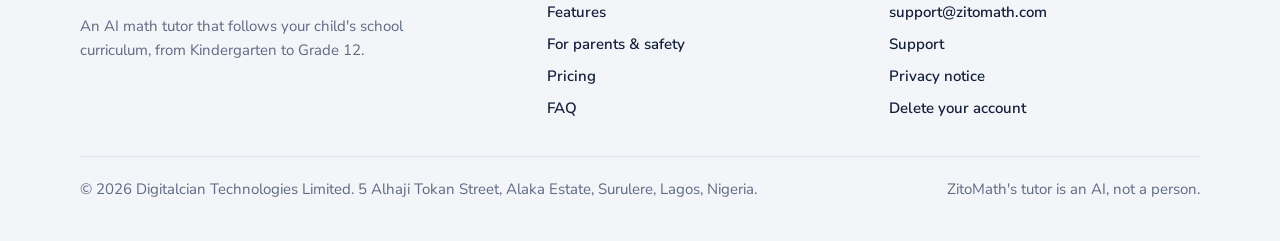
==== commit 09896b99: "Launch the full ZitoMath website (home, features, parents, pricing & FAQ, privacy)" ====
--- a/index.html
+++ b/index.html
@@ -1,26 +1,183 @@
 <!doctype html>
-<html lang="en"><head><meta charset="utf-8"><meta name="viewport" content="width=device-width,initial-scale=1">
-<title>ZitoMath privacy and support</title>
-<style>
-:root{--paper:#F3F5F9;--card:#fff;--ink:#13203A;--muted:#5E6A82;--accent:#F2643A;--line:#DDE2EC}
-@media (prefers-color-scheme:dark){:root{--paper:#0E1424;--card:#172036;--ink:#EEF1F8;--muted:#9BA6BF;--accent:#FF7B52;--line:#28324B}}
-body{margin:0;background:var(--paper);color:var(--ink);font:16px/1.6 system-ui,-apple-system,"Segoe UI",sans-serif}
-main{max-width:760px;margin:0 auto;padding:32px 16px 64px}
-h1{font-size:32px;line-height:1.15;margin:0 0 8px}h2{margin-top:40px;padding-top:8px;border-top:1px solid var(--line)}h3{margin:20px 0 4px;font-size:17px}
-p{margin:0 0 8px;color:var(--ink)}.muted{color:var(--muted)}a{color:var(--accent)}
-nav a{margin-right:14px;white-space:nowrap}.card{background:var(--card);border:1px solid var(--line);border-radius:14px;padding:16px 18px;margin:16px 0}
-</style></head><body><main>
-<h1>ZitoMath privacy and support</h1>
-<p class="muted">ZitoMath: AI Math Tutor · Digitalcian Technologies Limited · Updated 2026-11-20</p>
-<nav><a href="#support">Support</a><a href="#privacy">Privacy notice</a><a href="#delete-account">Delete your account</a><a href="#retention">Data retention</a><a href="#security">Security</a></nav>
-<section id="support"><h2>Support</h2><div class="card"><p>Questions about ZitoMath, your subscription or your family's information? Email <a href="mailto:support@zitomath.com">support@zitomath.com</a>. We reply within 30 days, usually much sooner.</p>
-<p>Subscriptions are managed by Apple or Google: open your App Store or Google Play account settings to change or cancel ZitoMath Premium.</p></div></section>
-<section id="privacy"><h2>Privacy notice</h2><h3>Who we are</h3><p>ZitoMath is a math learning app for children, operated by Digitalcian Technologies Limited, 10 Opaleye Street, Ajegunle, Lagos State, Nigeria (support@zitomath.com). Parents can contact us at any time about their child's information.</p><h3>Who has an account</h3><p>Only parents and guardians create accounts. Children never sign up, never sign in and never give us an email address. A parent adds each child as a profile with a nickname.</p><h3>What we collect</h3><p>From the parent: an email address (to sign in) and the date you gave consent. For each child: a nickname you choose, country and province, grade, which topics they've mastered (a score from 0 to 100) and minutes learned per day. A random ID for the device is used to apply fair daily limits.</p><h3>What we never collect</h3><p>Children's real names (unless you type one as the nickname), birthdays, photos, voice recordings, contacts, location, advertising IDs or any data for advertising. There are no ads, no tracking SDKs and no third-party analytics in ZitoMath.</p><h3>How the AI tutor works</h3><p>ZitoMath uses an AI system (Claude, by Anthropic) to write lessons and answer math questions. The AI is told only the grade, curriculum and topic. It is never sent the child's nickname, the parent's email or any account details. A child's typed questions are sent to answer them, but personal details such as emails, phone numbers and addresses are blocked by our server before they reach the AI. Tutor chats are not stored by ZitoMath. Children are told clearly that they are talking with an AI tutor, not a person.</p><h3>Who we share with</h3><p>We don't sell or rent data, and we don't share it for advertising. We use service providers only to run ZitoMath: Supabase (secure database and sign-in), Anthropic (the AI tutor), ElevenLabs (the optional premium narration voice, which only ever reads lesson text — never anything a child types) and RevenueCat with Apple/Google (subscriptions, linked to the parent account). Each may only use data to provide its service to us.</p><h3>Parental consent</h3><p>Before any child profile is created, the parent reads this notice and gives consent in the app. You can withdraw consent at any time by deleting your account; we then stop collecting and delete your family's data.</p><h3>Your choices and rights</h3><p>In Settings (behind your parent PIN) you can see everything we hold (Download my data), change or delete any child's profile, and permanently delete your whole account and all your family's data. Deletion happens immediately on our servers. Depending on where you live (for example under COPPA and state privacy laws in the US, PIPEDA and provincial privacy laws in Canada, or the Nigeria Data Protection Act) you may have further rights, including complaining to your data protection regulator; contact us to use them.</p><h3>Where data is stored</h3><p>ZitoMath is operated from Nigeria. Families' data is stored on Supabase servers in the United States, and the AI and voice providers process requests in the United States. Each provider is bound by data-processing terms that require them to protect the data and use it only to provide their service. Where the law of your country (including the Nigeria Data Protection Act, Canadian privacy law) requires safeguards for international transfers, we rely on those contractual protections.</p><h3>Person in charge of privacy</h3><p>The person in charge of protecting personal information at ZitoMath is the Director of Digitalcian Technologies Limited. Contact them at support@zitomath.com for any question, request or complaint about your family's information. We reply within 30 days.</p><h3>How long we keep data</h3><p>Family data is kept while your account is active. If a family doesn't use ZitoMath for 12 months, the account and all children's data are deleted automatically. Daily usage counters are deleted after 35 days. Lesson content that isn't about any person (lessons, practice questions, narration audio) is kept to serve all learners.</p><h3>Security</h3><p>Data is encrypted in transit and at rest. Each family's data is protected by row-level security so one family can never see another's. The parent area of the app is protected by a parent PIN. We follow a written information security program.</p><h3>Changes</h3><p>If we change how we handle children's data, we'll tell parents in the app and ask for consent again before the change applies.</p></section>
-<section id="delete-account"><h2>Delete your account</h2><div class="card">
-<p><strong>In the app:</strong> open Settings (enter your parent PIN) and tap <em>Delete account</em>. Your account and all your children's data are deleted from our servers immediately, and from backups within 7 days.</p>
-<p><strong>Without the app:</strong> email <a href="mailto:support@zitomath.com?subject=Delete%20my%20ZitoMath%20account">support@zitomath.com</a> from the email address you sign in with, asking us to delete your account. We'll confirm when it's done, within 30 days.</p>
-<p>Deleting the account doesn't cancel a subscription: cancel it in your App Store or Google Play settings.</p></div></section>
-<section id="retention"><h2>Data retention policy</h2><h3>Why we keep each item</h3><p>Parent email: to sign in and contact you about your account. Consent date: to show consent was given. Child nickname, country, province and grade: to show the right curriculum. Mastery per topic and minutes per day: to choose the next lesson and show progress to you.</p><h3>How long</h3><p>While the account is active. After 12 months without use, the account and all its children's data are deleted automatically. Daily usage counters: 35 days. Tutor chats and practice answers: not stored. Server logs: no personal data.</p><h3>Deletion</h3><p>Parents can delete a child's profile or the whole account in the app at any time; it's removed from our servers immediately and from backups within the backup window (7 days).</p></section>
-<section id="security"><h2>Information security program</h2><h3>Responsible person</h3><p>Digitalcian Technologies Limited designates a person responsible for coordinating this program, reviewing it at least once a year and after any incident.</p><h3>Risk assessment</h3><p>At least annually we review risks to children's information: unauthorised access to accounts, leaked keys, vendor breaches, and AI misuse. Findings and fixes are recorded.</p><h3>Safeguards</h3><p>Minimal data by design. Secrets (AI, voice and payment keys) live only on the server, never in the app. Database access uses row-level security. The service role key is used only inside server functions. Encryption in transit (TLS) and at rest. Parent PIN in the app. Rate limits and daily caps on every AI and voice endpoint. Personal details are filtered from chat before reaching the AI. No child data is sent to the AI beyond the curriculum and the question itself.</p><h3>Vendors</h3><p>Supabase, Anthropic, ElevenLabs, RevenueCat, Apple and Google are used under their data-processing terms. We check that each keeps data secure and uses it only to provide the service.</p><h3>Testing and monitoring</h3><p>Automated tests cover the safety rules (no names to the AI, personal-info filter, topic validation, limits). Server logs contain no personal data. Access to the production database is limited to the responsible person.</p><h3>Incidents</h3><p>If children's data may have been exposed, we contain it, assess it, notify affected parents and regulators as the law requires, and update this program.</p></section>
-<section id="transfers"><h2>Cross-border transfer assessment</h2><h3>What is transferred</h3><p>Parent email and consent date; for each child a nickname, country, province, grade, a mastery score per topic and minutes learned per day. Typed tutor questions are sent to the AI provider only to answer them, with personal details filtered out first, and are not stored. No real names, birthdays, photos, voice, location or advertising data are collected.</p><h3>Where it goes and why</h3><p>Supabase (database and sign-in, United States) to run accounts and sync; Anthropic (AI tutor, United States) to write lessons and answer questions, receiving only the curriculum, grade, topic and the question itself; ElevenLabs (United States) receives lesson text only; RevenueCat, Apple and Google handle subscriptions linked to the parent account.</p><h3>Sensitivity</h3><p>The data concerns children, so it is treated as sensitive even though it is limited to learning progress. It contains no health, financial, biometric or location information.</p><h3>Protections in place</h3><p>Each provider is bound by data-processing terms limiting use to providing its service. Data is encrypted in transit and at rest. Row-level security separates every family. Secrets stay on the server. Personal details are filtered before the AI. Families inactive for 12 months are deleted automatically, and parents can export or delete everything in the app at any time.</p><h3>Legal framework at the destination</h3><p>United States law gives fewer general privacy rights than Canadian law, but the providers' contractual commitments, their security certifications and the small amount of data involved reduce the risk. US authorities could in principle request data from providers; the data involved has little value for that purpose.</p><h3>Conclusion</h3><p>Given the limited data, its purpose and the protections above, the information will receive adequate protection, consistent with generally recognised principles of personal information protection. Digitalcian Technologies Limited reviews this assessment each year and whenever a provider or the data collected changes.</p></section>
-</main></body></html>+<html lang="en" class="no-js">
+<head>
+<meta charset="utf-8">
+<meta name="viewport" content="width=device-width,initial-scale=1,viewport-fit=cover">
+<title>ZitoMath: AI math tutor for every grade, K–12</title>
+<meta name="description" content="ZitoMath is an AI math tutor app that follows your child's school curriculum in the US and Canada, with animated lessons, practice that explains mistakes and a safe AI tutor.">
+<link rel="canonical" href="https://zitomath.com/">
+<meta name="theme-color" content="#F3F5F9" media="(prefers-color-scheme: light)">
+<meta name="theme-color" content="#0E1424" media="(prefers-color-scheme: dark)">
+<meta property="og:type" content="website">
+<meta property="og:site_name" content="ZitoMath">
+<meta property="og:title" content="ZitoMath: AI math tutor for every grade, K–12">
+<meta property="og:description" content="ZitoMath is an AI math tutor app that follows your child's school curriculum in the US and Canada, with animated lessons, practice that explains mistakes and a safe AI tutor.">
+<meta property="og:url" content="https://zitomath.com/">
+<meta property="og:image" content="https://zitomath.com/og.jpg">
+<meta name="twitter:card" content="summary_large_image">
+<link rel="icon" href="/favicon.png" sizes="48x48">
+<link rel="apple-touch-icon" href="/icon-180.png">
+<link rel="preload" href="/bricolage-800.woff2" as="font" type="font/woff2" crossorigin>
+<link rel="preload" href="/nunito-400.woff2" as="font" type="font/woff2" crossorigin>
+<link rel="stylesheet" href="/site.css">
+<script>document.documentElement.classList.remove('no-js')</script>
+</head>
+<body>
+<a class="skip" href="#main">Skip to content</a>
+<header class="site-header">
+  <div class="wrap nav">
+    <a class="brand" href="/"><img src="/icon.webp" alt="" width="34" height="34">ZitoMath</a>
+    <ul class="nav-links" id="menu"><li><a href="/" aria-current="page">Home</a></li><li><a href="/features">Features</a></li><li><a href="/parents">For parents</a></li><li><a href="/pricing">Pricing & FAQ</a></li><li class="mobile-cta"><a class="btn btn-primary" href="/pricing">Start free</a></li></ul>
+    <a class="btn btn-primary btn-nav" href="/pricing">Start free</a>
+    <button class="menu-btn" aria-controls="menu" aria-expanded="false" aria-label="Open menu"><svg viewBox="0 0 24 24" fill="none" stroke="currentColor" stroke-width="2.4" stroke-linecap="round"><path d="M4 7h16M4 12h16M4 17h16"/></svg></button>
+  </div>
+</header>
+<main id="main">
+
+<section class="hero"><div class="wrap hero-grid">
+  <div>
+    <span class="eyebrow">AI math tutor · Kindergarten to Grade 12</span>
+    <h1>Your child's own math tutor, <em>for every grade.</em></h1>
+    <p class="lead">ZitoMath follows the exact curriculum your child's school uses in the US and Canada. Every topic is explained with short animated lessons, practice that explains mistakes, and a patient AI tutor.</p>
+    <ul class="checks">
+      <li>Built for parents: you set up the account, children never sign in</li>
+      <li>No ads, no tracking, nothing sold</li>
+      <li>Every lesson and question is checked for accuracy</li>
+    </ul>
+    <div class="stores " aria-label="Download ZitoMath (coming soon)">
+  <span class="store" aria-disabled="true" role="img" aria-label="ZitoMath on the App Store, coming soon"><svg viewBox="0 0 24 24" fill="none" stroke="currentColor" stroke-width="2" stroke-linecap="round" stroke-linejoin="round"><rect x="6" y="2.5" width="12" height="19" rx="3"/><path d="M11 18.5h2"/></svg><span><small>Coming soon</small><b>App Store</b></span></span>
+  <span class="store" aria-disabled="true" role="img" aria-label="ZitoMath on Google Play, coming soon"><svg viewBox="0 0 24 24" fill="none" stroke="currentColor" stroke-width="2" stroke-linecap="round" stroke-linejoin="round"><rect x="6" y="2.5" width="12" height="19" rx="3"/><path d="M11 18.5h2"/></svg><span><small>Coming soon</small><b>Google Play</b></span></span>
+</div>
+  </div>
+  <div class="hero-art">
+    <div class="phone "><img src="/app-lesson.webp" alt="ZitoMath lesson showing a balance scale for the equation 3x + 5 = 20" width="640" height="1385" fetchpriority="high" decoding="async"></div>
+    <div class="phone back"><img src="/app-today.webp" alt="ZitoMath home screen showing today's topic, Two-step equations" width="640" height="1385" loading="lazy" decoding="async"></div>
+    <div class="chip chip-1"><span class="dot">7.EE</span><span>Matches the<br>Common Core</span></div>
+    <div class="chip chip-2"><span class="dot">✓</span><span>Explains every<br>mistake</span></div>
+  </div>
+</div></section>
+
+<section class="tight"><div class="wrap">
+  <div class="trust reveal">
+    <div><b>K–12</b><span>Every grade, plus Algebra to Calculus</span></div>
+    <div><b>1,500+</b><span>Curriculum topics</span></div>
+    <div><b>US &amp; Canada</b><span>Common Core and provincial curricula</span></div>
+    <div><b>0 ads</b><span>No tracking, nothing sold</span></div>
+  </div>
+</div></section>
+
+<section class="band"><div class="wrap">
+  <div class="center"><span class="eyebrow">How it works</span><h2>Set up in two minutes.<br>Learning in three.</h2></div>
+  <ol class="steps">
+    <li class="reveal"><h3>A parent creates the account</h3><p class="muted">Sign in with your email, give consent and set a parent PIN. Your child never needs an email or password.</p></li>
+    <li class="reveal"><h3>Pick the country and grade</h3><p class="muted">ZitoMath loads your child's curriculum: Common Core in the US, or your province's math curriculum in Canada.</p></li>
+    <li class="reveal"><h3>Learn a topic a day</h3><p class="muted">Watch a short animated lesson, try 5 practice questions, and ask the tutor whenever something doesn't click.</p></li>
+  </ol>
+</div></section>
+
+<section><div class="wrap">
+  <div class="row reveal">
+    <div>
+      <span class="eyebrow">Animated lessons</span>
+      <h2>See the math, not just the answer.</h2>
+      <p class="lead">Each lesson is a short animated explainer narrated out loud: balance scales for equations, fraction pies, number lines, coins, graphs and more.</p>
+      <ul class="points">
+        <li><b>Step by step, at your child's pace</b>Pause, replay or skip any step. Lesson notes sit underneath for reading back.</li>
+        <li><b>Every number is calculated by the app</b>The pictures are drawn by ZitoMath itself, so the numbers on screen are always exactly right.</li>
+      </ul>
+    </div>
+    <div class="row-art"><div class="phone "><img src="/app-your-turn.webp" alt="A ZitoMath lesson asking the child to solve x over 4 minus 2 equals 3" width="640" height="1385" loading="lazy" decoding="async"></div></div>
+  </div>
+  <div class="row flip reveal">
+    <div>
+      <span class="eyebrow">Practice that teaches</span>
+      <h2>Mistakes become the lesson.</h2>
+      <p class="lead">Short sets of 5 questions, easiest first. A wrong answer gets a hint, and one tap explains exactly what went wrong and how to fix it.</p>
+      <ul class="points">
+        <li><b>A fresh mix every time</b>Questions change between sessions, so children learn the method, not the answers.</li>
+        <li><b>Double-checked answers</b>Every question is solved twice, independently, before a child ever sees it.</li>
+      </ul>
+    </div>
+    <div class="row-art warm"><div class="phone "><img src="/app-practice.webp" alt="A ZitoMath practice question with a hint after a wrong answer" width="640" height="1385" loading="lazy" decoding="async"></div></div>
+  </div>
+  <div class="row reveal">
+    <div>
+      <span class="eyebrow">AI tutor</span>
+      <h2>A patient tutor, any time.</h2>
+      <p class="lead">Stuck on homework at 9pm? Your child can ask the tutor to explain it more simply, show another example or give a real-life one.</p>
+      <ul class="points">
+        <li><b>Only talks about math</b>It stays on the current topic and gently steers back if asked about anything else.</li>
+        <li><b>Clearly an AI, never a person</b>It says so on screen, and it never asks for personal details.</li>
+      </ul>
+      <p><a href="/features">See all features →</a></p>
+    </div>
+    <div class="row-art"><div class="phone "><img src="/app-tutor.webp" alt="The ZitoMath AI tutor screen with suggested questions" width="640" height="1385" loading="lazy" decoding="async"></div></div>
+  </div>
+</div></section>
+
+<section class="dark"><div class="wrap">
+  <div class="center"><span class="eyebrow">Your child's curriculum</span><h2>The same topics they learn at school.</h2><p class="lead">ZitoMath matches topics, spelling and money to where your child goes to school, so homework and ZitoMath line up.</p></div>
+  <div class="curr">
+    <div class="card reveal"><h3>United States</h3><p>Common Core State Standards, with each topic tagged to its standard (for example 7.EE.B.4a).</p>
+      <div class="pills"><span class="pill">Kindergarten–Grade 8</span><span class="pill">Algebra 1</span><span class="pill">Geometry</span><span class="pill">Algebra 2</span><span class="pill">Precalculus</span><span class="pill">Statistics</span><span class="pill">Calculus</span></div></div>
+    <div class="card reveal"><h3>Canada</h3><p>Your province or territory's math curriculum, Kindergarten to Grade 12, in Canadian spelling and dollars.</p>
+      <div class="pills"><span class="pill">Ontario</span><span class="pill">BC &amp; Yukon</span><span class="pill">Alberta, NWT &amp; Nunavut</span><span class="pill">Saskatchewan &amp; Manitoba</span><span class="pill">Atlantic Canada</span><span class="pill soon">Quebec (coming soon)</span></div></div>
+  </div>
+</div></section>
+
+<section><div class="wrap">
+  <div class="row reveal">
+    <div>
+      <span class="eyebrow">Made for families</span>
+      <h2>Parents stay in charge.</h2>
+      <p class="lead">Settings, subscriptions and personal information sit behind your parent PIN. Your child just sees their lessons.</p>
+      <ul class="points">
+        <li><b>No ads, no tracking SDKs, no analytics</b>We never sell or share your family's information.</li>
+        <li><b>The AI never learns who your child is</b>It gets the grade and the topic, never a name or email. Personal details typed into chat are removed first.</li>
+        <li><b>Delete everything in one tap</b>Your account and all your children's data are removed immediately.</li>
+      </ul>
+      <p><a href="/parents">How we keep children safe →</a></p>
+    </div>
+    <div class="row-art warm"><div class="phone "><img src="/app-curriculum.webp" alt="The ZitoMath curriculum screen for Grade 7 with Common Core codes" width="640" height="1385" loading="lazy" decoding="async"></div></div>
+  </div>
+</div></section>
+<section class="tight"><div class="wrap"><div class="cta reveal">
+  <div><h2>Math that finally clicks.</h2><p>ZitoMath is coming soon to iPhone and Android phones. Free to start, with a 7-day free trial of Premium.</p></div>
+  <div class="stores " aria-label="Download ZitoMath (coming soon)">
+  <span class="store" aria-disabled="true" role="img" aria-label="ZitoMath on the App Store, coming soon"><svg viewBox="0 0 24 24" fill="none" stroke="currentColor" stroke-width="2" stroke-linecap="round" stroke-linejoin="round"><rect x="6" y="2.5" width="12" height="19" rx="3"/><path d="M11 18.5h2"/></svg><span><small>Coming soon</small><b>App Store</b></span></span>
+  <span class="store" aria-disabled="true" role="img" aria-label="ZitoMath on Google Play, coming soon"><svg viewBox="0 0 24 24" fill="none" stroke="currentColor" stroke-width="2" stroke-linecap="round" stroke-linejoin="round"><rect x="6" y="2.5" width="12" height="19" rx="3"/><path d="M11 18.5h2"/></svg><span><small>Coming soon</small><b>Google Play</b></span></span>
+</div>
+</div></div></section><script type="application/ld+json">{"@context":"https://schema.org","@type":"MobileApplication","name":"ZitoMath","operatingSystem":"iOS, Android","applicationCategory":"EducationalApplication","description":"An AI math tutor that follows the US Common Core and Canadian provincial curricula from Kindergarten to Grade 12.","offers":{"@type":"Offer","price":"0","priceCurrency":"USD"},"publisher":{"@type":"Organization","name":"Digitalcian Technologies Limited","email":"support@zitomath.com"}}</script>
+</main>
+<footer class="site-footer">
+  <div class="wrap">
+    <div class="foot">
+      <div>
+        <a class="brand" href="/"><img src="/icon.webp" alt="" width="34" height="34">ZitoMath</a>
+        <p class="muted" style="margin-top:14px;max-width:36ch">An AI math tutor that follows your child's school curriculum, from Kindergarten to Grade 12.</p>
+      </div>
+      <div>
+        <h4>ZitoMath</h4>
+        <ul><li><a href="/features">Features</a></li><li><a href="/parents">For parents &amp; safety</a></li><li><a href="/pricing">Pricing</a></li><li><a href="/pricing#faq">FAQ</a></li></ul>
+      </div>
+      <div>
+        <h4>Help</h4>
+        <ul><li><a href="mailto:support@zitomath.com">support@zitomath.com</a></li><li><a href="/privacy#support">Support</a></li><li><a href="/privacy">Privacy notice</a></li><li><a href="/privacy#delete-account">Delete your account</a></li></ul>
+      </div>
+    </div>
+    <div class="legal-line">
+      <span>© 2026 Digitalcian Technologies Limited. 5 Alhaji Tokan Street, Alaka Estate, Surulere, Lagos, Nigeria.</span>
+      <span>ZitoMath's tutor is an AI, not a person.</span>
+    </div>
+  </div>
+</footer>
+<script>
+(function(){
+  var h=document.querySelector('.site-header'),b=document.querySelector('.menu-btn'),m=document.getElementById('menu');
+  function s(){h.classList.toggle('scrolled',window.scrollY>4)}s();addEventListener('scroll',s,{passive:true});
+  b.addEventListener('click',function(){var o=m.classList.toggle('open');b.setAttribute('aria-expanded',o);b.setAttribute('aria-label',o?'Close menu':'Open menu')});
+  if('IntersectionObserver' in window){var io=new IntersectionObserver(function(es){es.forEach(function(e){if(e.isIntersecting){e.target.classList.add('in');io.unobserve(e.target)}})},{rootMargin:'0px 0px -8% 0px'});document.querySelectorAll('.reveal').forEach(function(el){io.observe(el)})}else{document.querySelectorAll('.reveal').forEach(function(el){el.classList.add('in')})}
+})();
+</script>
+</body>
+</html>
--- a/site.css
+++ b/site.css
@@ -0,0 +1,246 @@
+/* ZitoMath website. Colours and fonts match the app. */
+@font-face{font-family:"Bricolage";src:url(/bricolage-600.woff2) format("woff2");font-weight:600;font-display:swap}
+@font-face{font-family:"Bricolage";src:url(/bricolage-800.woff2) format("woff2");font-weight:800;font-display:swap}
+@font-face{font-family:"Nunito Sans";src:url(/nunito-400.woff2) format("woff2");font-weight:400;font-display:swap}
+@font-face{font-family:"Nunito Sans";src:url(/nunito-600.woff2) format("woff2");font-weight:600;font-display:swap}
+@font-face{font-family:"Nunito Sans";src:url(/nunito-700.woff2) format("woff2");font-weight:700;font-display:swap}
+@font-face{font-family:"Nunito Sans";src:url(/nunito-800.woff2) format("woff2");font-weight:800;font-display:swap}
+
+:root{
+  --paper:#F3F5F9;--card:#FFFFFF;--ink:#13203A;--muted:#5E6A82;--line:#DDE2EC;
+  --accent:#F2643A;--accent-ink:#C8461F;--accent-soft:#FDE6DD;--teal:#13887C;--teal-soft:#D9F1EE;
+  --navy:#13203A;--navy-2:#1E2B47;--chalk:#F4F1E8;--gold:#FFB199;--good:#1D8B4F;
+  --shadow:0 1px 2px rgba(19,32,58,.06),0 12px 32px -12px rgba(19,32,58,.18);
+  --radius:18px;--wrap:1160px;
+  --display:"Bricolage",ui-sans-serif,system-ui,sans-serif;
+  --body:"Nunito Sans",ui-sans-serif,system-ui,-apple-system,"Segoe UI",sans-serif;
+  color-scheme:light;
+}
+@media (prefers-color-scheme:dark){
+  :root{--paper:#0E1424;--card:#172036;--ink:#EEF1F8;--muted:#9BA6BF;--line:#28324B;
+    --accent:#FF7B52;--accent-ink:#FF9C7C;--accent-soft:#3A2420;--teal:#3CC2B2;--teal-soft:#15322F;
+    --navy:#0A1020;--navy-2:#121B30;--good:#4CC183;
+    --shadow:0 1px 2px rgba(0,0,0,.3),0 16px 40px -16px rgba(0,0,0,.6);color-scheme:dark}
+}
+
+*{box-sizing:border-box}
+html{-webkit-text-size-adjust:100%;scroll-behavior:smooth}
+@media (prefers-reduced-motion:reduce){html{scroll-behavior:auto}*{animation:none!important;transition:none!important}}
+body{margin:0;background:var(--paper);color:var(--ink);font:400 17px/1.6 var(--body);overflow-x:hidden}
+img{max-width:100%;height:auto;display:block}
+a{color:var(--accent-ink)}
+a:hover{text-decoration-thickness:2px}
+:focus-visible{outline:3px solid var(--accent);outline-offset:3px;border-radius:6px}
+h1,h2,h3{font-family:var(--display);font-weight:800;line-height:1.08;letter-spacing:-.02em;margin:0 0 .5em;text-wrap:balance}
+h1{font-size:clamp(38px,6.2vw,68px)}
+h2{font-size:clamp(30px,4.2vw,46px)}
+h3{font-size:clamp(19px,2vw,22px);letter-spacing:-.01em;line-height:1.2}
+p{margin:0 0 1em;text-wrap:pretty}
+.wrap{max-width:var(--wrap);margin:0 auto;padding:0 20px}
+.skip{position:absolute;left:-999px;top:8px;background:var(--card);padding:8px 14px;border-radius:10px;z-index:50}
+.skip:focus{left:12px}
+.eyebrow{display:inline-block;font:800 13px/1 var(--body);letter-spacing:.12em;text-transform:uppercase;color:var(--teal);margin-bottom:14px}
+.lead{font-size:clamp(18px,1.8vw,21px);color:var(--muted);max-width:60ch}
+.muted{color:var(--muted)}
+.center{text-align:center}.center .lead{margin-left:auto;margin-right:auto}
+
+/* Header */
+.site-header{position:sticky;top:0;z-index:20;background:color-mix(in srgb,var(--paper) 86%,transparent);backdrop-filter:saturate(1.6) blur(14px);-webkit-backdrop-filter:saturate(1.6) blur(14px);border-bottom:1px solid transparent;transition:border-color .2s}
+.site-header.scrolled{border-bottom-color:var(--line)}
+.nav{display:flex;align-items:center;gap:16px;height:68px}
+.brand{display:flex;align-items:center;gap:10px;text-decoration:none;color:var(--ink);font:800 21px/1 var(--display);letter-spacing:-.02em;margin-right:auto}
+.brand img{width:34px;height:34px;border-radius:10px}
+.nav-links{display:flex;gap:4px;align-items:center;list-style:none;margin:0;padding:0}
+.nav-links a{display:block;padding:9px 12px;border-radius:10px;text-decoration:none;color:var(--ink);font-weight:700;font-size:15.5px}
+.nav-links a:hover{background:var(--card)}
+.nav-links a[aria-current=page]{color:var(--accent-ink)}
+.menu-btn{display:none;background:none;border:0;color:var(--ink);padding:10px;margin-right:-10px;cursor:pointer;border-radius:10px}
+.menu-btn svg{width:26px;height:26px}
+@media (max-width:880px){
+  .nav .btn-nav{display:none}
+  .menu-btn{display:block}
+  .nav-links{position:absolute;top:68px;left:0;right:0;flex-direction:column;align-items:stretch;gap:0;background:var(--paper);border-bottom:1px solid var(--line);padding:8px 12px 16px;display:none}
+  .nav-links.open{display:flex}
+  .nav-links a{padding:14px 12px;font-size:17px}
+  .nav-links .mobile-cta{display:block;margin-top:8px}
+}
+@media (min-width:881px){.nav-links .mobile-cta{display:none}}
+
+/* Buttons */
+.btn{display:inline-flex;align-items:center;justify-content:center;gap:8px;min-height:48px;padding:12px 22px;border-radius:14px;border:0;font:800 16px/1.1 var(--body);text-decoration:none;cursor:pointer;transition:transform .15s,box-shadow .15s,background .15s}
+.btn-primary{background:var(--accent);color:#fff;box-shadow:0 8px 20px -8px color-mix(in srgb,var(--accent) 70%,transparent)}
+.btn-primary:hover{transform:translateY(-1px);box-shadow:0 12px 26px -10px color-mix(in srgb,var(--accent) 80%,transparent)}
+.btn-ghost{background:var(--card);color:var(--ink);border:1px solid var(--line)}
+.btn-ghost:hover{border-color:var(--muted)}
+.btn-nav{min-height:42px;padding:10px 16px;font-size:15px}
+
+/* Store badges (not live yet) */
+.stores{display:flex;flex-wrap:wrap;gap:12px;margin-top:28px}
+.store{display:flex;align-items:center;gap:12px;min-width:200px;padding:10px 18px 10px 14px;border-radius:14px;background:var(--navy);color:#fff;border:1px solid rgba(255,255,255,.08);text-decoration:none;position:relative}
+.store svg{width:26px;height:26px;flex:none}
+.store small{display:block;font:700 11px/1.2 var(--body);letter-spacing:.06em;text-transform:uppercase;color:var(--gold)}
+.store b{display:block;font:800 18px/1.15 var(--display);letter-spacing:-.01em}
+.store[aria-disabled=true]{cursor:default}
+.on-dark .store{background:rgba(255,255,255,.08);border-color:rgba(255,255,255,.16)}
+
+/* Sections */
+section{padding:clamp(64px,9vw,112px) 0}
+.tight{padding-top:0}
+.band{background:var(--card);border-block:1px solid var(--line)}
+.dark{background:var(--navy);color:#EEF1F8}
+.dark .lead,.dark .muted{color:#B4BED3}
+.dark .eyebrow{color:#7FE0D4}
+.dark h2,.dark h3{color:#fff}
+
+/* Hero */
+.hero{padding:clamp(36px,6vw,72px) 0 clamp(56px,8vw,96px);position:relative;overflow:hidden}
+.hero::before{content:"";position:absolute;inset:-20% -10% auto auto;width:720px;height:720px;background:radial-gradient(closest-side,color-mix(in srgb,var(--accent) 22%,transparent),transparent);pointer-events:none;z-index:-1}
+.hero-grid{display:grid;grid-template-columns:1.1fr .9fr;gap:48px;align-items:center}
+.hero h1 em{font-style:normal;color:var(--accent)}
+.checks{list-style:none;padding:0;margin:22px 0 0;display:grid;gap:10px}
+.checks li{display:flex;gap:10px;align-items:flex-start;font-weight:600}
+.checks li::before{content:"";flex:none;width:22px;height:22px;margin-top:2px;border-radius:50%;background:var(--teal-soft) url("data:image/svg+xml,%3Csvg xmlns='http://www.w3.org/2000/svg' viewBox='0 0 24 24' fill='none' stroke='%2313887C' stroke-width='3.2' stroke-linecap='round' stroke-linejoin='round'%3E%3Cpath d='M6 12.5l4 4 8-9'/%3E%3C/svg%3E") center/14px no-repeat}
+.hero-art{position:relative;display:flex;justify-content:center;min-height:560px}
+.hero-art .phone{position:relative;z-index:2}
+.hero-art .phone.back{position:absolute;transform:translate(46%,7%) rotate(6deg) scale(.86);z-index:1;opacity:.96}
+.chip{position:absolute;z-index:3;display:flex;align-items:center;gap:10px;background:var(--card);border:1px solid var(--line);border-radius:14px;padding:10px 14px;box-shadow:var(--shadow);font:700 14px/1.25 var(--body)}
+.chip .dot{width:32px;height:32px;border-radius:10px;display:grid;place-items:center;font:800 16px/1 var(--display);flex:none}
+.chip-1{left:-4%;top:16%}.chip-1 .dot{background:var(--teal-soft);color:var(--teal)}
+.chip-2{right:-2%;bottom:10%}.chip-2 .dot{background:var(--accent-soft);color:var(--accent-ink)}
+@media (max-width:960px){
+  .hero-grid{grid-template-columns:1fr;gap:28px}
+  .hero-art{min-height:0;padding:12px 0 10px}
+  .hero-art .phone.back{display:none}
+  .chip-1{left:0;top:30%}.chip-2{right:0;bottom:6%}
+}
+@media (max-width:420px){.chip{font-size:12.5px;padding:8px 10px}.chip .dot{width:26px;height:26px;font-size:14px}}
+
+/* Phone frame around real screenshots */
+.phone{width:min(300px,78vw);aspect-ratio:390/844;border-radius:44px;padding:10px;background:#0B1120;box-shadow:0 40px 80px -30px rgba(19,32,58,.55),0 0 0 1px rgba(255,255,255,.06) inset}
+.phone img{width:100%;height:100%;object-fit:cover;object-position:top;border-radius:34px;background:#F3F5F9}
+.phone.sm{width:min(250px,70vw);border-radius:38px;padding:9px}
+.phone.sm img{border-radius:30px}
+
+/* Trust strip */
+.trust{display:grid;grid-template-columns:repeat(4,1fr);gap:16px}
+.trust div{padding:18px 20px;border-radius:var(--radius);background:var(--card);border:1px solid var(--line)}
+.trust b{display:block;font:800 30px/1.1 var(--display);letter-spacing:-.02em;color:var(--ink)}
+.trust span{color:var(--muted);font-weight:600;font-size:15px}
+@media (max-width:820px){.trust{grid-template-columns:repeat(2,1fr)}}
+
+/* Feature rows */
+.row{display:grid;grid-template-columns:1fr 1fr;gap:clamp(32px,6vw,88px);align-items:center}
+.row + .row{margin-top:clamp(64px,9vw,112px)}
+.row.flip .row-art{order:-1}
+.row-art{display:flex;justify-content:center;position:relative}
+.row-art::before{content:"";position:absolute;width:78%;aspect-ratio:1;border-radius:50%;background:var(--teal-soft);top:50%;left:50%;transform:translate(-50%,-50%);z-index:0}
+.row-art.warm::before{background:var(--accent-soft)}
+.row-art .phone{position:relative;z-index:1}
+.points{list-style:none;padding:0;margin:20px 0 0;display:grid;gap:14px}
+.points li{padding-left:30px;position:relative}
+.points li::before{content:"";position:absolute;left:0;top:7px;width:14px;height:14px;border-radius:4px;background:var(--accent);transform:rotate(45deg) scale(.8)}
+.points b{display:block}
+@media (max-width:860px){.row{grid-template-columns:1fr}.row-art,.row.flip .row-art{order:-1}}
+
+/* Cards grid */
+.cards{display:grid;grid-template-columns:repeat(3,1fr);gap:18px;margin-top:40px}
+.cards.two{grid-template-columns:repeat(2,1fr)}
+.card{background:var(--card);border:1px solid var(--line);border-radius:var(--radius);padding:26px}
+.dark .card{background:var(--navy-2);border-color:rgba(255,255,255,.08)}
+.dark .card p{color:#C3CCDD}
+.card p:last-child{margin-bottom:0}
+.icon{width:46px;height:46px;border-radius:14px;display:grid;place-items:center;margin-bottom:16px;background:var(--accent-soft);color:var(--accent-ink)}
+.icon.teal{background:var(--teal-soft);color:var(--teal)}
+.icon svg{width:24px;height:24px}
+.dark .icon{background:rgba(255,123,82,.16);color:#FFB199}
+.dark .icon.teal{background:rgba(60,194,178,.16);color:#7FE0D4}
+@media (max-width:900px){.cards{grid-template-columns:1fr 1fr}}
+@media (max-width:620px){.cards,.cards.two{grid-template-columns:1fr}}
+
+/* Steps */
+.steps{counter-reset:s;display:grid;grid-template-columns:repeat(3,1fr);gap:18px;margin-top:40px}
+.steps li{list-style:none;counter-increment:s;background:var(--card);border:1px solid var(--line);border-radius:var(--radius);padding:26px}
+.steps li::before{content:counter(s);display:grid;place-items:center;width:40px;height:40px;border-radius:12px;background:var(--accent);color:#fff;font:800 19px/1 var(--display);margin-bottom:16px}
+.steps{padding:0}
+@media (max-width:820px){.steps{grid-template-columns:1fr}}
+
+/* Curriculum pills */
+.pills{display:flex;flex-wrap:wrap;gap:10px;margin-top:18px}
+.pill{padding:8px 14px;border-radius:999px;background:var(--card);border:1px solid var(--line);font-weight:700;font-size:15px}
+.dark .pill{background:rgba(255,255,255,.06);border-color:rgba(255,255,255,.14);color:#EEF1F8}
+.pill.soon{color:var(--muted);border-style:dashed}
+.dark .pill.soon{color:#9BA6BF}
+.curr{display:grid;grid-template-columns:1fr 1fr;gap:18px;margin-top:40px}
+@media (max-width:760px){.curr{grid-template-columns:1fr}}
+
+/* Chalkboard demo */
+.board{background:var(--navy-2);color:var(--chalk);border-radius:24px;padding:28px;box-shadow:var(--shadow);font-family:ui-monospace,Menlo,monospace;position:relative;overflow:hidden}
+.board .tag{font:800 12px/1 var(--body);letter-spacing:.14em;color:var(--gold);text-transform:uppercase}
+.board .eq{font-size:clamp(24px,3.4vw,34px);margin:14px 0 18px;color:#fff}
+.board ol{margin:0;padding-left:22px;display:grid;gap:8px;font-size:16px}
+.board ol li::marker{color:var(--gold);font-weight:700}
+
+/* Pricing */
+.plans{display:grid;grid-template-columns:repeat(3,1fr);gap:18px;margin-top:40px;align-items:stretch}
+.plan{background:var(--card);border:1px solid var(--line);border-radius:22px;padding:28px;display:flex;flex-direction:column}
+.plan.best{border:2px solid var(--accent);position:relative;box-shadow:var(--shadow)}
+.plan .badge{position:absolute;top:-13px;left:24px;background:var(--accent);color:#fff;font:800 12px/1 var(--body);letter-spacing:.08em;text-transform:uppercase;padding:7px 10px;border-radius:8px}
+.price{font:800 44px/1 var(--display);letter-spacing:-.03em;margin:12px 0 4px}
+.price small{font:700 16px/1 var(--body);color:var(--muted);letter-spacing:0}
+.plan ul{list-style:none;padding:0;margin:20px 0 0;display:grid;gap:10px}
+.plan li{padding-left:28px;position:relative}
+.plan li::before{content:"";position:absolute;left:0;top:4px;width:18px;height:18px;border-radius:50%;background:var(--teal-soft) url("data:image/svg+xml,%3Csvg xmlns='http://www.w3.org/2000/svg' viewBox='0 0 24 24' fill='none' stroke='%2313887C' stroke-width='3.4' stroke-linecap='round' stroke-linejoin='round'%3E%3Cpath d='M6 12.5l4 4 8-9'/%3E%3C/svg%3E") center/12px no-repeat}
+.plan li.no{color:var(--muted)}
+.plan li.no::before{background:var(--line) url("data:image/svg+xml,%3Csvg xmlns='http://www.w3.org/2000/svg' viewBox='0 0 24 24' fill='none' stroke='%235E6A82' stroke-width='3' stroke-linecap='round'%3E%3Cpath d='M7 12h10'/%3E%3C/svg%3E") center/12px no-repeat}
+@media (max-width:900px){.plans{grid-template-columns:1fr;max-width:520px;margin-left:auto;margin-right:auto}}
+
+/* FAQ */
+.faq{max-width:820px;margin:40px auto 0;display:grid;gap:12px}
+.faq details{background:var(--card);border:1px solid var(--line);border-radius:16px;padding:0 22px}
+.faq summary{cursor:pointer;list-style:none;padding:20px 36px 20px 0;font:800 18px/1.35 var(--display);letter-spacing:-.01em;position:relative}
+.faq summary::-webkit-details-marker{display:none}
+.faq summary::after{content:"";position:absolute;right:2px;top:50%;width:12px;height:12px;border-right:3px solid var(--accent);border-bottom:3px solid var(--accent);transform:translateY(-70%) rotate(45deg);transition:transform .2s}
+.faq details[open] summary::after{transform:translateY(-30%) rotate(-135deg)}
+.faq details>div{padding:0 0 20px;color:var(--muted)}
+.faq details>div p:last-child{margin:0}
+
+/* Page hero (inner pages) */
+.page-hero{padding:clamp(48px,7vw,88px) 0 clamp(24px,4vw,40px)}
+.page-hero .lead{margin-top:6px}
+
+/* CTA band */
+.cta{border-radius:28px;background:var(--navy);color:#fff;padding:clamp(36px,6vw,64px);display:grid;grid-template-columns:1.3fr .7fr;gap:28px;align-items:center;position:relative;overflow:hidden}
+.cta::after{content:"";position:absolute;right:-120px;bottom:-160px;width:420px;height:420px;border-radius:50%;background:radial-gradient(closest-side,rgba(242,100,58,.45),transparent)}
+.cta h2{color:#fff;margin-bottom:.3em}
+.cta p{color:#B4BED3;margin:0}
+.cta .stores{margin-top:0;justify-content:flex-end;position:relative;z-index:1}
+@media (max-width:820px){.cta{grid-template-columns:1fr}.cta .stores{justify-content:flex-start}}
+
+/* Footer */
+.site-footer{padding:56px 0 40px;border-top:1px solid var(--line);margin-top:clamp(64px,9vw,112px);font-size:15px}
+main>section:last-child{padding-bottom:0}
+.points + p,.lead + p > a:only-child{margin-top:22px}
+.points + p{display:block}
+.foot{display:grid;grid-template-columns:1.4fr 1fr 1fr;gap:32px}
+.foot h4{font:800 14px/1 var(--body);letter-spacing:.1em;text-transform:uppercase;color:var(--muted);margin:6px 0 14px}
+.foot ul{list-style:none;padding:0;margin:0;display:grid;gap:8px}
+.foot a{color:var(--ink);text-decoration:none;font-weight:600}
+.foot a:hover{color:var(--accent-ink)}
+.legal-line{margin-top:36px;padding-top:20px;border-top:1px solid var(--line);color:var(--muted);display:flex;flex-wrap:wrap;gap:8px 20px;justify-content:space-between}
+@media (max-width:760px){.foot{grid-template-columns:1fr 1fr}.foot>div:first-child{grid-column:1/-1}}
+
+/* Legal page (privacy) */
+.legal{max-width:820px}
+.legal h1{font-size:clamp(34px,5vw,52px)}
+.legal h2{font-size:clamp(24px,3vw,32px);margin-top:48px;padding-top:12px;border-top:1px solid var(--line)}
+.legal h3{font-size:19px;margin:24px 0 6px}
+.legal .card{margin:16px 0;padding:20px 22px}
+.legal nav{display:flex;flex-wrap:wrap;gap:8px;margin:20px 0 8px}
+.legal nav a{padding:8px 14px;border-radius:999px;background:var(--card);border:1px solid var(--line);text-decoration:none;font-weight:700;font-size:15px;color:var(--ink)}
+.legal ul{padding-left:22px}
+.legal section{padding:0;scroll-margin-top:90px}
+
+/* Reveal on scroll */
+.reveal{opacity:0;transform:translateY(18px);transition:opacity .6s ease,transform .6s ease}
+.reveal.in{opacity:1;transform:none}
+.no-js .reveal{opacity:1;transform:none}
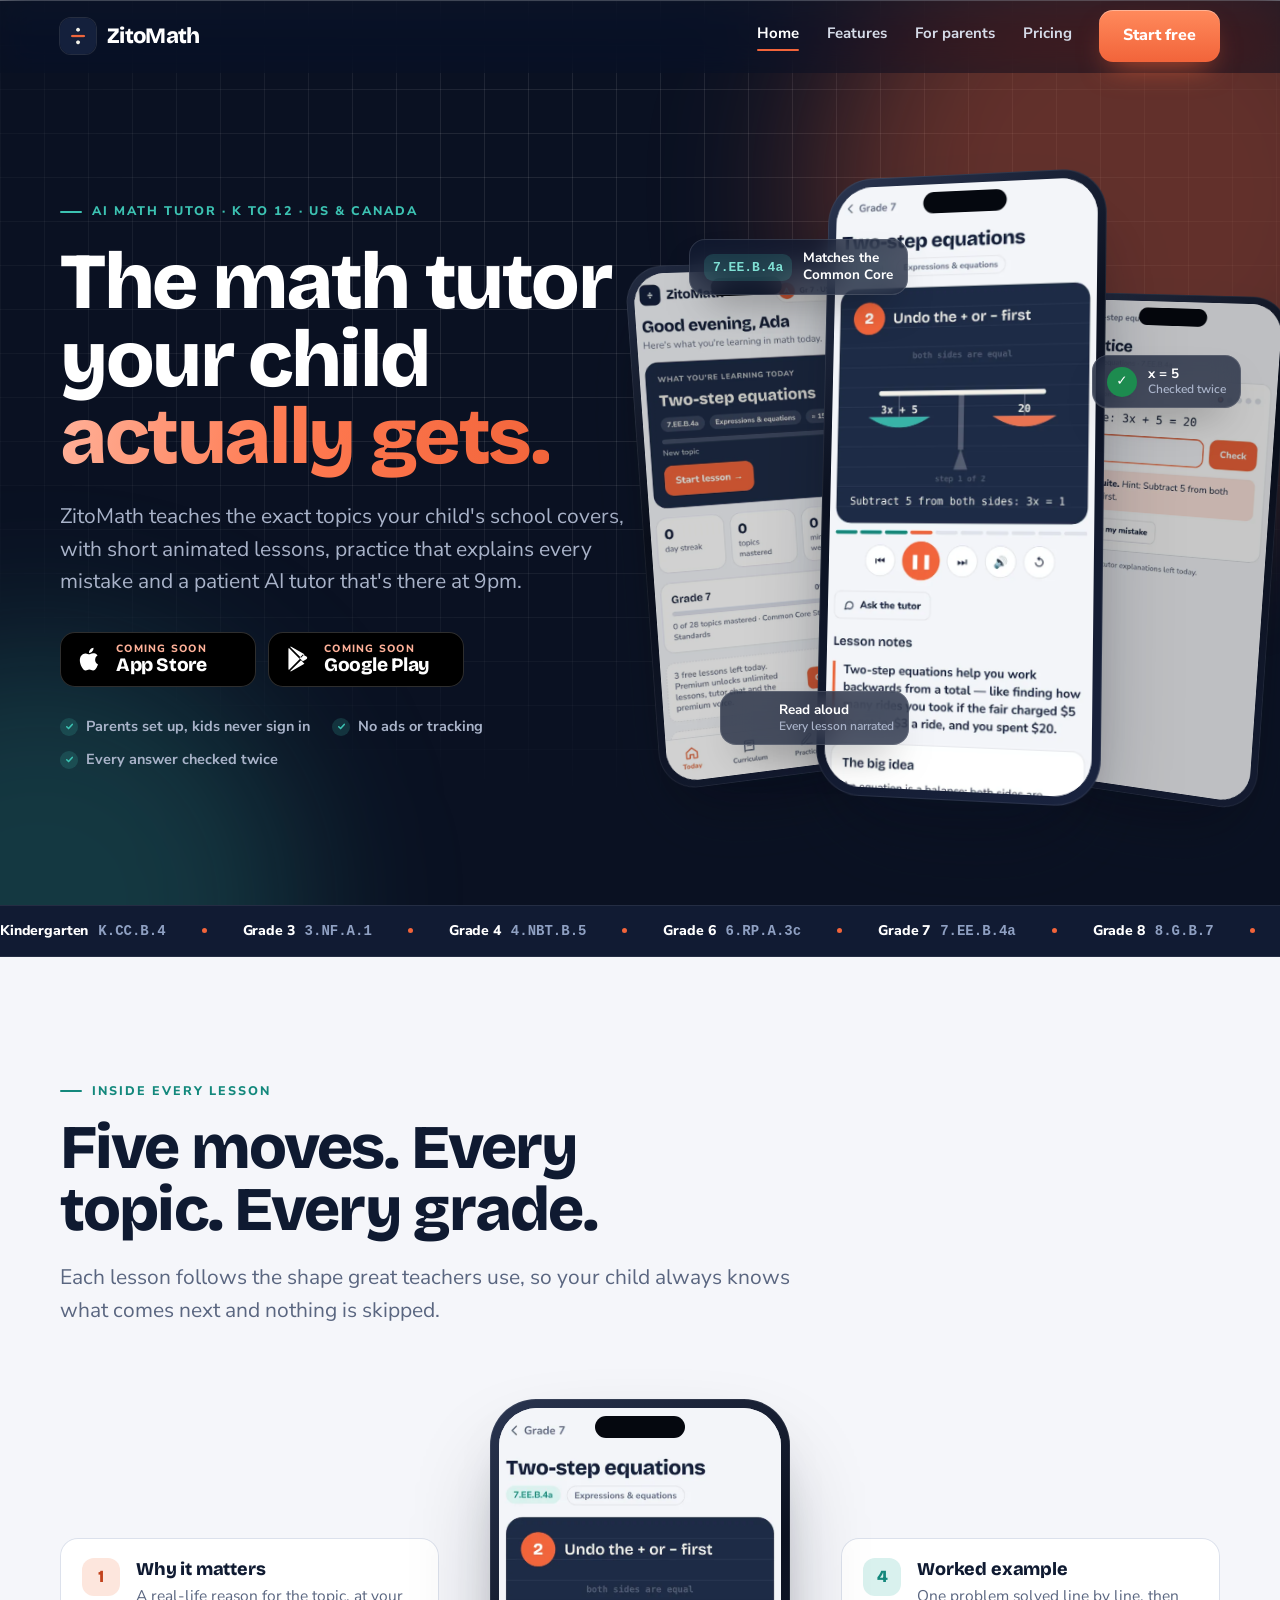
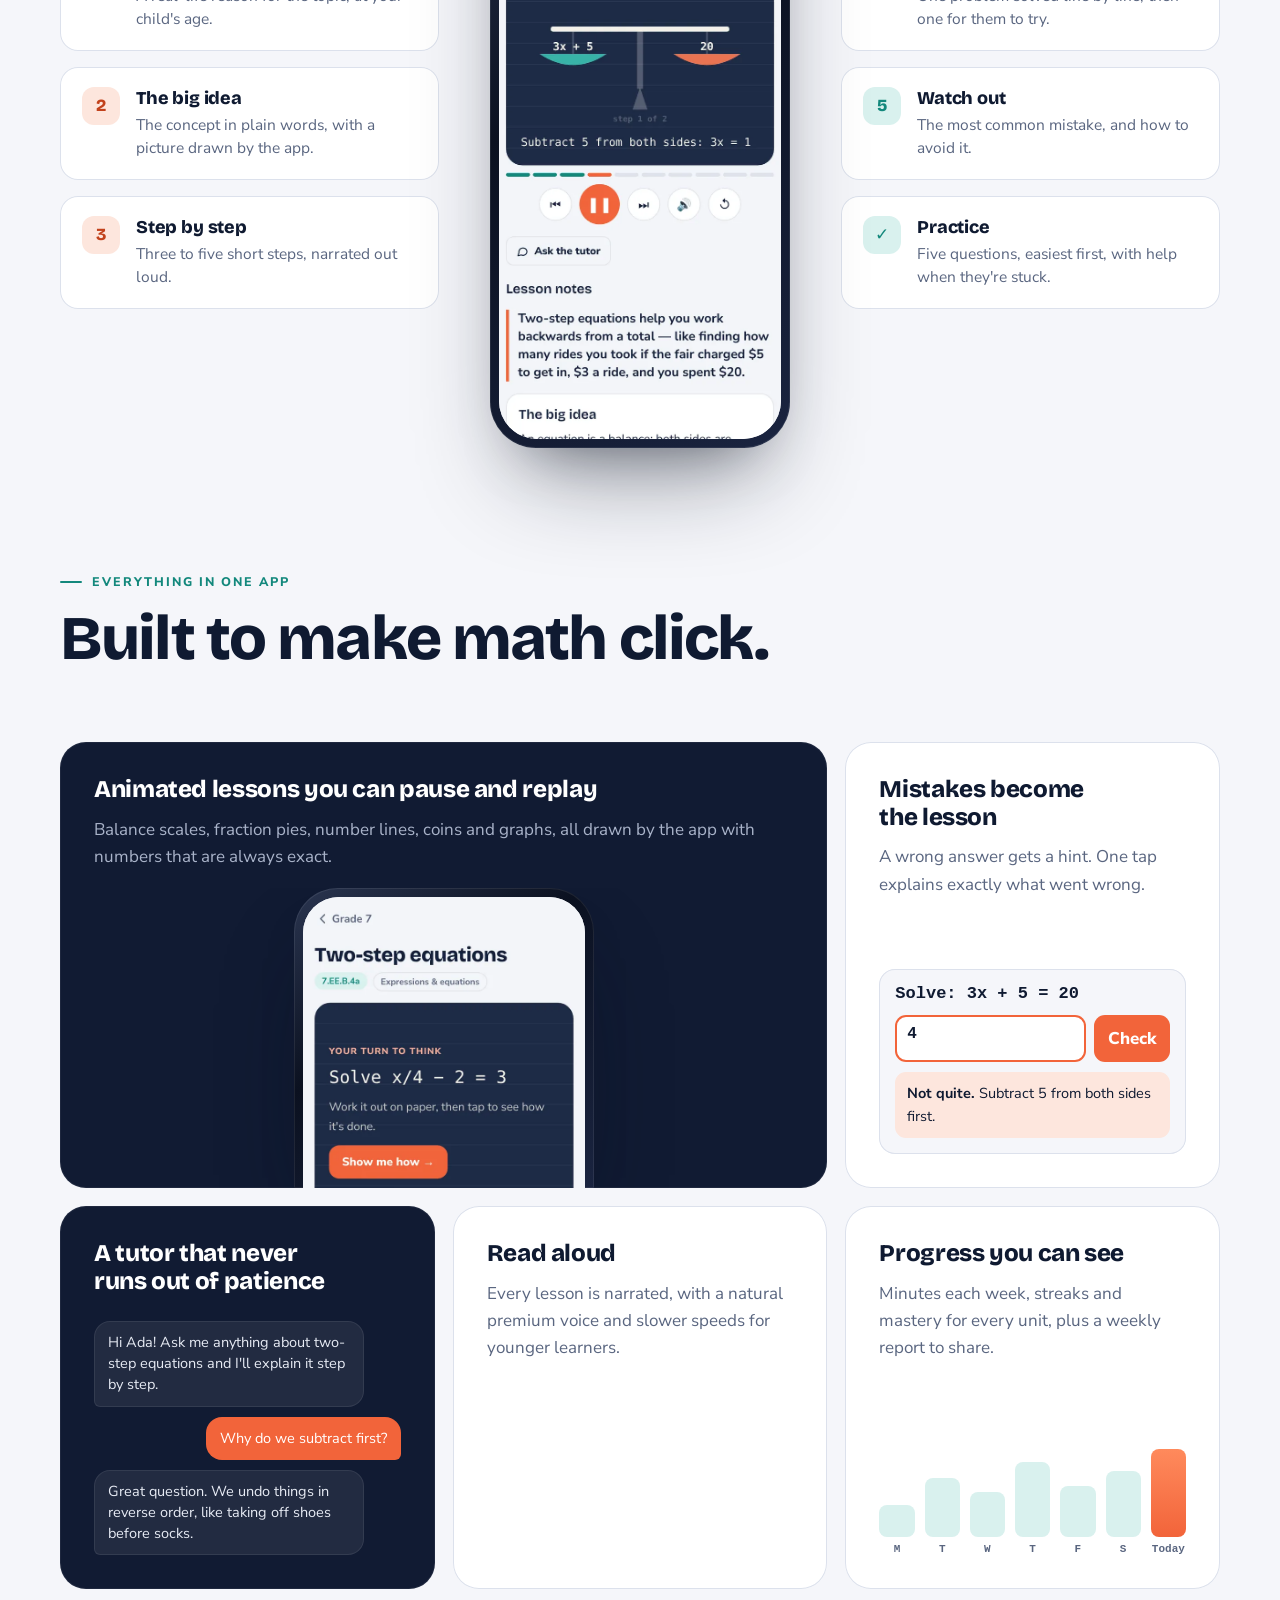
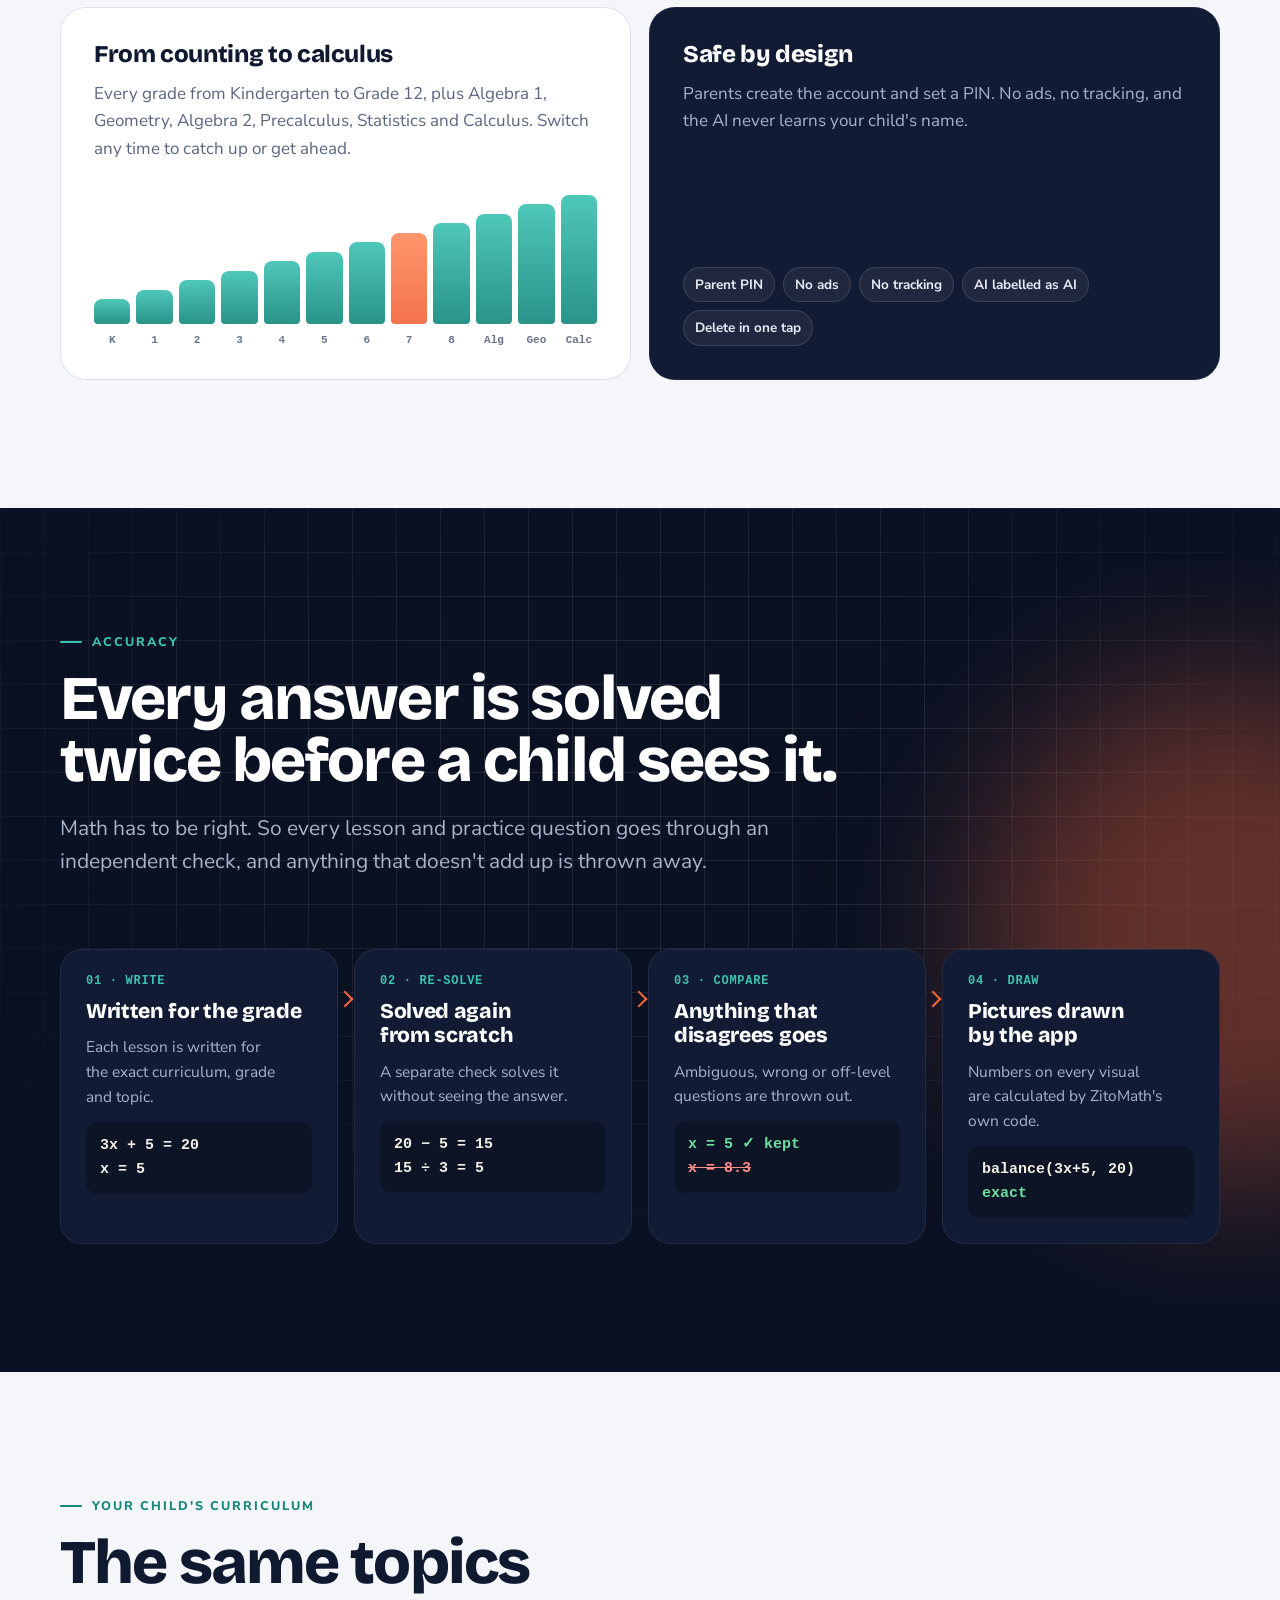
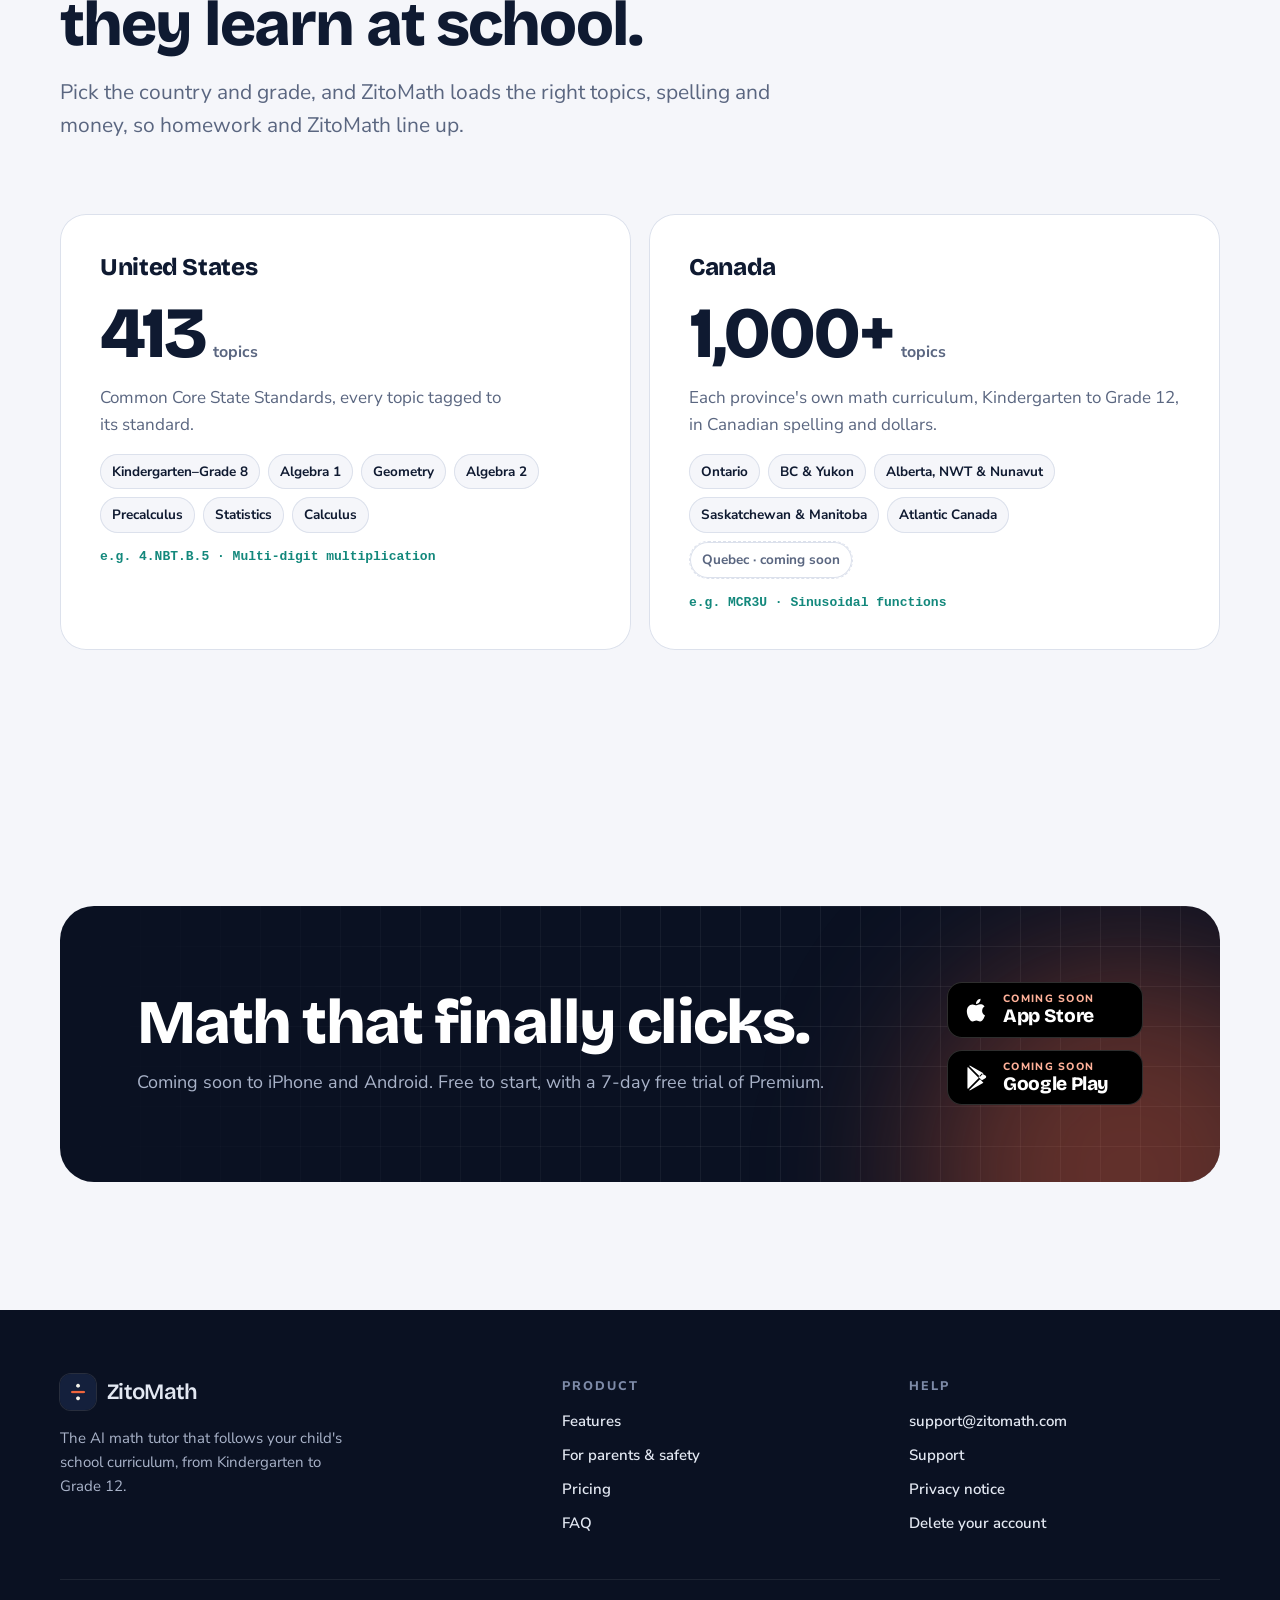
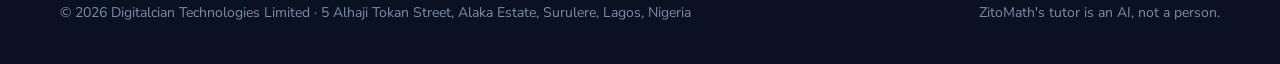
==== commit ad6d6ef6: "Premium redesign of the ZitoMath website" ====
--- a/index.html
+++ b/index.html
@@ -1,16 +1,15 @@
 <!doctype html>
-<html lang="en" class="no-js">
+<html lang="en">
 <head>
 <meta charset="utf-8">
 <meta name="viewport" content="width=device-width,initial-scale=1,viewport-fit=cover">
-<title>ZitoMath: AI math tutor for every grade, K–12</title>
+<title>ZitoMath: the AI math tutor for every grade</title>
 <meta name="description" content="ZitoMath is an AI math tutor app that follows your child's school curriculum in the US and Canada, with animated lessons, practice that explains mistakes and a safe AI tutor.">
 <link rel="canonical" href="https://zitomath.com/">
-<meta name="theme-color" content="#F3F5F9" media="(prefers-color-scheme: light)">
-<meta name="theme-color" content="#0E1424" media="(prefers-color-scheme: dark)">
+<meta name="theme-color" content="#0A1122">
 <meta property="og:type" content="website">
 <meta property="og:site_name" content="ZitoMath">
-<meta property="og:title" content="ZitoMath: AI math tutor for every grade, K–12">
+<meta property="og:title" content="ZitoMath: the AI math tutor for every grade">
 <meta property="og:description" content="ZitoMath is an AI math tutor app that follows your child's school curriculum in the US and Canada, with animated lessons, practice that explains mistakes and a safe AI tutor.">
 <meta property="og:url" content="https://zitomath.com/">
 <meta property="og:image" content="https://zitomath.com/og.jpg">
@@ -20,132 +19,168 @@
 <link rel="preload" href="/bricolage-800.woff2" as="font" type="font/woff2" crossorigin>
 <link rel="preload" href="/nunito-400.woff2" as="font" type="font/woff2" crossorigin>
 <link rel="stylesheet" href="/site.css">
-<script>document.documentElement.classList.remove('no-js')</script>
+<script>document.documentElement.classList.add('js')</script>
 </head>
 <body>
 <a class="skip" href="#main">Skip to content</a>
-<header class="site-header">
+<header class="site-header on-night">
   <div class="wrap nav">
-    <a class="brand" href="/"><img src="/icon.webp" alt="" width="34" height="34">ZitoMath</a>
-    <ul class="nav-links" id="menu"><li><a href="/" aria-current="page">Home</a></li><li><a href="/features">Features</a></li><li><a href="/parents">For parents</a></li><li><a href="/pricing">Pricing & FAQ</a></li><li class="mobile-cta"><a class="btn btn-primary" href="/pricing">Start free</a></li></ul>
-    <a class="btn btn-primary btn-nav" href="/pricing">Start free</a>
+    <a class="brand" href="/"><img src="/icon.webp" alt="" width="36" height="36">ZitoMath</a>
+    <ul class="nav-links" id="menu"><li><a href="/" aria-current="page">Home</a></li><li><a href="/features">Features</a></li><li><a href="/parents">For parents</a></li><li><a href="/pricing">Pricing</a></li><li class="mobile-cta"><a class="btn btn-primary" href="/pricing">Start free</a></li></ul>
+    <a class="btn btn-primary nav-cta" href="/pricing">Start free</a>
     <button class="menu-btn" aria-controls="menu" aria-expanded="false" aria-label="Open menu"><svg viewBox="0 0 24 24" fill="none" stroke="currentColor" stroke-width="2.4" stroke-linecap="round"><path d="M4 7h16M4 12h16M4 17h16"/></svg></button>
   </div>
 </header>
 <main id="main">
 
-<section class="hero"><div class="wrap hero-grid">
-  <div>
-    <span class="eyebrow">AI math tutor · Kindergarten to Grade 12</span>
-    <h1>Your child's own math tutor, <em>for every grade.</em></h1>
-    <p class="lead">ZitoMath follows the exact curriculum your child's school uses in the US and Canada. Every topic is explained with short animated lessons, practice that explains mistakes, and a patient AI tutor.</p>
-    <ul class="checks">
-      <li>Built for parents: you set up the account, children never sign in</li>
-      <li>No ads, no tracking, nothing sold</li>
-      <li>Every lesson and question is checked for accuracy</li>
-    </ul>
-    <div class="stores " aria-label="Download ZitoMath (coming soon)">
-  <span class="store" aria-disabled="true" role="img" aria-label="ZitoMath on the App Store, coming soon"><svg viewBox="0 0 24 24" fill="none" stroke="currentColor" stroke-width="2" stroke-linecap="round" stroke-linejoin="round"><rect x="6" y="2.5" width="12" height="19" rx="3"/><path d="M11 18.5h2"/></svg><span><small>Coming soon</small><b>App Store</b></span></span>
-  <span class="store" aria-disabled="true" role="img" aria-label="ZitoMath on Google Play, coming soon"><svg viewBox="0 0 24 24" fill="none" stroke="currentColor" stroke-width="2" stroke-linecap="round" stroke-linejoin="round"><rect x="6" y="2.5" width="12" height="19" rx="3"/><path d="M11 18.5h2"/></svg><span><small>Coming soon</small><b>Google Play</b></span></span>
+<section class="night hero">
+  <div class="glow o" style="width:620px;height:620px;right:-160px;top:-120px"></div>
+  <div class="glow t" style="width:520px;height:520px;left:-220px;bottom:-260px"></div>
+  <div class="wrap hero-grid">
+    <div>
+      <span class="kicker">AI math tutor · K to 12 · US &amp; Canada</span>
+      <h1 style="margin-top:22px">The math tutor your child <span class="hl">actually gets.</span></h1>
+      <p class="lead">ZitoMath teaches the exact topics your child's school covers, with short animated lessons, practice that explains every mistake and a patient AI tutor that's there at 9pm.</p>
+      <div class="stores" aria-label="Download ZitoMath (coming soon)">
+  <span class="store" aria-disabled="true" role="img" aria-label="ZitoMath on the App Store, coming soon"><svg viewBox="0 0 24 24" fill="currentColor"><path d="M16.4 12.6c0-2.4 2-3.6 2.1-3.6-1.1-1.7-2.9-1.9-3.5-1.9-1.5-.2-2.9.9-3.7.9-.8 0-1.9-.9-3.2-.8-1.6 0-3.1 1-4 2.4-1.7 3-.4 7.4 1.2 9.8.8 1.2 1.8 2.5 3 2.4 1.2 0 1.7-.8 3.1-.8 1.5 0 1.9.8 3.2.8 1.3 0 2.2-1.2 3-2.4.9-1.4 1.3-2.7 1.3-2.8 0 0-2.5-1-2.5-4zM14 5.4c.7-.8 1.1-1.9 1-3-1 0-2.1.7-2.8 1.5-.6.7-1.2 1.8-1 2.9 1 .1 2.1-.6 2.8-1.4z"/></svg><span><small>Coming soon</small><b>App Store</b></span></span>
+  <span class="store" aria-disabled="true" role="img" aria-label="ZitoMath on Google Play, coming soon"><svg viewBox="0 0 24 24" fill="currentColor"><path d="M4.2 2.6c-.3.3-.4.7-.4 1.2v16.4c0 .5.1.9.4 1.2l9.3-9.4zM14.6 13.1l2.9 2.9-11.3 6.4c-.4.2-.8.2-1.1.1zM18.8 9.6l-2.6-1.5-3 3 3 2.9 2.6-1.5c.7-.4 1.1-1 1.1-1.5 0-.5-.4-1.1-1.1-1.4zM5.1 1.5c.3-.1.7 0 1.1.1l11.3 6.4-2.9 2.9z"/></svg><span><small>Coming soon</small><b>Google Play</b></span></span>
 </div>
-  </div>
-  <div class="hero-art">
-    <div class="phone "><img src="/app-lesson.webp" alt="ZitoMath lesson showing a balance scale for the equation 3x + 5 = 20" width="640" height="1385" fetchpriority="high" decoding="async"></div>
-    <div class="phone back"><img src="/app-today.webp" alt="ZitoMath home screen showing today's topic, Two-step equations" width="640" height="1385" loading="lazy" decoding="async"></div>
-    <div class="chip chip-1"><span class="dot">7.EE</span><span>Matches the<br>Common Core</span></div>
-    <div class="chip chip-2"><span class="dot">✓</span><span>Explains every<br>mistake</span></div>
+      <div class="proof"><span>Parents set up, kids never sign in</span><span>No ads or tracking</span><span>Every answer checked twice</span></div>
+    </div>
+    <div class="stage" aria-label="ZitoMath app screens">
+      <div class="phone p2"><img src="/app-today.webp" alt="ZitoMath home screen with today's topic, Two-step equations" width="640" height="1385" loading="lazy" decoding="async"></div>
+      <div class="phone p3"><img src="/app-practice.webp" alt="A ZitoMath practice question with a hint" width="640" height="1385" loading="lazy" decoding="async"></div>
+      <div class="phone p1"><img src="/app-lesson.webp" alt="ZitoMath lesson showing a balance scale for 3x + 5 = 20" width="640" height="1385" fetchpriority="high" decoding="async"></div>
+      <div class="float f1"><span class="tag">7.EE.B.4a</span><span>Matches the<br>Common Core</span></div>
+      <div class="float f2"><span class="ok">✓</span><span>x = 5<small>Checked twice</small></span></div>
+      <div class="float f3"><span class="wave"><i></i><i></i><i></i><i></i><i></i><i></i></span><span>Read aloud<small>Every lesson narrated</small></span></div>
+    </div>
+  </div>
+</section>
+<div class="ticker" aria-hidden="true"><div class="ticker-track"><span><b>Kindergarten</b>K.CC.B.4</span><span><b>Grade 3</b>3.NF.A.1</span><span><b>Grade 4</b>4.NBT.B.5</span><span><b>Grade 6</b>6.RP.A.3c</span><span><b>Grade 7</b>7.EE.B.4a</span><span><b>Grade 8</b>8.G.B.7</span><span><b>Algebra 1</b>A-REI.B.4b</span><span><b>Geometry</b>G-SRT.C.8</span><span><b>Algebra 2</b>F-LE.A.4</span><span><b>Ontario Gr 5</b>Strand B · Number</span><span><b>BC Math 7</b>Circle graphs</span><span><b>Alberta Math 4</b>Area of rectangles</span><span><b>MCR3U</b>Sinusoidal functions</span><span><b>Pre-calculus 11</b>Radicals</span><span><b>Calculus</b>The chain rule</span><span><b>Kindergarten</b>K.CC.B.4</span><span><b>Grade 3</b>3.NF.A.1</span><span><b>Grade 4</b>4.NBT.B.5</span><span><b>Grade 6</b>6.RP.A.3c</span><span><b>Grade 7</b>7.EE.B.4a</span><span><b>Grade 8</b>8.G.B.7</span><span><b>Algebra 1</b>A-REI.B.4b</span><span><b>Geometry</b>G-SRT.C.8</span><span><b>Algebra 2</b>F-LE.A.4</span><span><b>Ontario Gr 5</b>Strand B · Number</span><span><b>BC Math 7</b>Circle graphs</span><span><b>Alberta Math 4</b>Area of rectangles</span><span><b>MCR3U</b>Sinusoidal functions</span><span><b>Pre-calculus 11</b>Radicals</span><span><b>Calculus</b>The chain rule</span></div></div>
+
+<section class="band"><div class="wrap">
+  <div class="sec-head reveal">
+    <span class="kicker">Inside every lesson</span>
+    <h2>Five moves. Every topic. Every grade.</h2>
+    <p class="lead">Each lesson follows the shape great teachers use, so your child always knows what comes next and nothing is skipped.</p>
+  </div>
+  <div class="anatomy">
+    <ol class="moves reveal">
+      <li><span class="n">1</span><b>Why it matters</b><span>A real-life reason for the topic, at your child's age.</span></li>
+      <li><span class="n">2</span><b>The big idea</b><span>The concept in plain words, with a picture drawn by the app.</span></li>
+      <li><span class="n">3</span><b>Step by step</b><span>Three to five short steps, narrated out loud.</span></li>
+    </ol>
+    <div class="phone "><img src="/app-lesson.webp" alt="A ZitoMath lesson step: undo the plus or minus first" width="640" height="1385" loading="lazy" decoding="async"></div>
+    <ol class="moves r reveal" start="4">
+      <li><span class="n">4</span><b>Worked example</b><span>One problem solved line by line, then one for them to try.</span></li>
+      <li><span class="n">5</span><b>Watch out</b><span>The most common mistake, and how to avoid it.</span></li>
+      <li><span class="n">✓</span><b>Practice</b><span>Five questions, easiest first, with help when they're stuck.</span></li>
+    </ol>
   </div>
 </div></section>
 
-<section class="tight"><div class="wrap">
-  <div class="trust reveal">
-    <div><b>K–12</b><span>Every grade, plus Algebra to Calculus</span></div>
-    <div><b>1,500+</b><span>Curriculum topics</span></div>
-    <div><b>US &amp; Canada</b><span>Common Core and provincial curricula</span></div>
-    <div><b>0 ads</b><span>No tracking, nothing sold</span></div>
+<section class="band" style="padding-top:0"><div class="wrap">
+  <div class="sec-head reveal">
+    <span class="kicker">Everything in one app</span>
+    <h2>Built to make math click.</h2>
+  </div>
+  <div class="bento">
+    <div class="tile s4 dark reveal">
+      <h3>Animated lessons you can pause and replay</h3>
+      <p>Balance scales, fraction pies, number lines, coins and graphs, all drawn by the app with numbers that are always exact.</p>
+      <div class="crop"><div class="phone "><img src="/app-your-turn.webp" alt="A lesson asking the child to solve x over 4 minus 2 equals 3" width="640" height="1385" loading="lazy" decoding="async"></div></div>
+    </div>
+    <div class="tile s2 reveal">
+      <h3>Mistakes become the lesson</h3>
+      <p>A wrong answer gets a hint. One tap explains exactly what went wrong.</p>
+      <div class="art qcard" aria-hidden="true">
+        <div class="q">Solve: 3x + 5 = 20</div>
+        <div class="qrow"><span class="in">4</span><span class="go">Check</span></div>
+        <div class="hint"><b>Not quite.</b> Subtract 5 from both sides first.</div>
+      </div>
+    </div>
+    <div class="tile s2 dark reveal">
+      <h3>A tutor that never runs out of patience</h3>
+      <div class="art chat" aria-hidden="true">
+        <div class="bub">Hi Ada! Ask me anything about two-step equations and I'll explain it step by step.</div>
+        <div class="bub me">Why do we subtract first?</div>
+        <div class="bub">Great question. We undo things in reverse order, like taking off shoes before socks.</div>
+      </div>
+    </div>
+    <div class="tile s2 reveal">
+      <h3>Read aloud</h3>
+      <p>Every lesson is narrated, with a natural premium voice and slower speeds for younger learners.</p>
+      <div class="art big-wave" aria-hidden="true"><i style="animation-delay:-0s"></i><i style="animation-delay:-1.1s"></i><i style="animation-delay:-0.9s"></i><i style="animation-delay:-0.7s"></i><i style="animation-delay:-0.5s"></i><i style="animation-delay:-0.3s"></i><i style="animation-delay:-0.1s"></i><i style="animation-delay:-1.2s"></i><i style="animation-delay:-1s"></i><i style="animation-delay:-0.8s"></i><i style="animation-delay:-0.6s"></i><i style="animation-delay:-0.4s"></i><i style="animation-delay:-0.2s"></i><i style="animation-delay:-0s"></i><i style="animation-delay:-1.1s"></i><i style="animation-delay:-0.9s"></i><i style="animation-delay:-0.7s"></i><i style="animation-delay:-0.5s"></i><i style="animation-delay:-0.3s"></i><i style="animation-delay:-0.1s"></i><i style="animation-delay:-1.2s"></i><i style="animation-delay:-1s"></i></div>
+    </div>
+    <div class="tile s2 reveal">
+      <h3>Progress you can see</h3>
+      <p>Minutes each week, streaks and mastery for every unit, plus a weekly report to share.</p>
+      <div class="art bars" aria-hidden="true">
+        <div><i style="height:30%"></i>M</div><div><i style="height:55%"></i>T</div><div><i style="height:42%"></i>W</div><div><i style="height:70%"></i>T</div><div><i style="height:48%"></i>F</div><div><i style="height:62%"></i>S</div><div><i class="on" style="height:90%"></i>Today</div>
+      </div>
+    </div>
+    <div class="tile s3 reveal">
+      <h3>From counting to calculus</h3>
+      <p>Every grade from Kindergarten to Grade 12, plus Algebra 1, Geometry, Algebra 2, Precalculus, Statistics and Calculus. Switch any time to catch up or get ahead.</p>
+      <div class="art ladder" aria-hidden="true" style="margin-bottom:22px">
+        <i data-l="K" class="" style="height:18%"></i><i data-l="1" class="" style="height:25%"></i><i data-l="2" class="" style="height:32%"></i><i data-l="3" class="" style="height:39%"></i><i data-l="4" class="" style="height:46%"></i><i data-l="5" class="" style="height:53%"></i><i data-l="6" class="" style="height:60%"></i><i data-l="7" class="hot" style="height:67%"></i><i data-l="8" class="" style="height:74%"></i><i data-l="Alg" class="" style="height:81%"></i><i data-l="Geo" class="" style="height:88%"></i><i data-l="Calc" class="" style="height:95%"></i>
+      </div>
+    </div>
+    <div class="tile s3 dark reveal">
+      <h3>Safe by design</h3>
+      <p>Parents create the account and set a PIN. No ads, no tracking, and the AI never learns your child's name.</p>
+      <div class="art chips"><span class="chip">Parent PIN</span><span class="chip">No ads</span><span class="chip">No tracking</span><span class="chip">AI labelled as AI</span><span class="chip">Delete in one tap</span></div>
+    </div>
   </div>
 </div></section>
 
+<section class="night band">
+  <div class="glow o" style="width:500px;height:500px;right:-200px;top:20%"></div>
+  <div class="wrap">
+    <div class="sec-head reveal">
+      <span class="kicker">Accuracy</span>
+      <h2>Every answer is solved twice before a child sees it.</h2>
+      <p class="lead">Math has to be right. So every lesson and practice question goes through an independent check, and anything that doesn't add up is thrown away.</p>
+    </div>
+    <div class="pipe">
+      <div class="stage-card reveal"><span class="lab">01 · WRITE</span><h3>Written for the grade</h3><p>Each lesson is written for the exact curriculum, grade and topic.</p><div class="eq">3x + 5 = 20<br>x = 5</div></div>
+      <div class="stage-card reveal"><span class="lab">02 · RE-SOLVE</span><h3>Solved again from scratch</h3><p>A separate check solves it without seeing the answer.</p><div class="eq">20 − 5 = 15<br>15 ÷ 3 = 5</div></div>
+      <div class="stage-card reveal"><span class="lab">03 · COMPARE</span><h3>Anything that disagrees goes</h3><p>Ambiguous, wrong or off-level questions are thrown out.</p><div class="eq"><span class="good">x = 5 ✓ kept</span><br><span class="bad">x = 8.3</span></div></div>
+      <div class="stage-card reveal"><span class="lab">04 · DRAW</span><h3>Pictures drawn by the app</h3><p>Numbers on every visual are calculated by ZitoMath's own code.</p><div class="eq">balance(3x+5, 20)<br><span class="good">exact</span></div></div>
+    </div>
+  </div>
+</section>
+
 <section class="band"><div class="wrap">
-  <div class="center"><span class="eyebrow">How it works</span><h2>Set up in two minutes.<br>Learning in three.</h2></div>
-  <ol class="steps">
-    <li class="reveal"><h3>A parent creates the account</h3><p class="muted">Sign in with your email, give consent and set a parent PIN. Your child never needs an email or password.</p></li>
-    <li class="reveal"><h3>Pick the country and grade</h3><p class="muted">ZitoMath loads your child's curriculum: Common Core in the US, or your province's math curriculum in Canada.</p></li>
-    <li class="reveal"><h3>Learn a topic a day</h3><p class="muted">Watch a short animated lesson, try 5 practice questions, and ask the tutor whenever something doesn't click.</p></li>
-  </ol>
+  <div class="sec-head reveal">
+    <span class="kicker">Your child's curriculum</span>
+    <h2>The same topics they learn at school.</h2>
+    <p class="lead">Pick the country and grade, and ZitoMath loads the right topics, spelling and money, so homework and ZitoMath line up.</p>
+  </div>
+  <div class="regions">
+    <div class="region reveal">
+      <h3>United States</h3>
+      <div class="count">413<small>topics</small></div>
+      <p class="lead" style="font-size:17px">Common Core State Standards, every topic tagged to its standard.</p>
+      <div class="chips"><span class="chip">Kindergarten–Grade 8</span><span class="chip">Algebra 1</span><span class="chip">Geometry</span><span class="chip">Algebra 2</span><span class="chip">Precalculus</span><span class="chip">Statistics</span><span class="chip">Calculus</span></div>
+      <span class="code">e.g. 4.NBT.B.5 · Multi-digit multiplication</span>
+    </div>
+    <div class="region reveal">
+      <h3>Canada</h3>
+      <div class="count">1,000+<small>topics</small></div>
+      <p class="lead" style="font-size:17px">Each province's own math curriculum, Kindergarten to Grade 12, in Canadian spelling and dollars.</p>
+      <div class="chips"><span class="chip">Ontario</span><span class="chip">BC &amp; Yukon</span><span class="chip">Alberta, NWT &amp; Nunavut</span><span class="chip">Saskatchewan &amp; Manitoba</span><span class="chip">Atlantic Canada</span><span class="chip soon">Quebec · coming soon</span></div>
+      <span class="code">e.g. MCR3U · Sinusoidal functions</span>
+    </div>
+  </div>
 </div></section>
-
-<section><div class="wrap">
-  <div class="row reveal">
-    <div>
-      <span class="eyebrow">Animated lessons</span>
-      <h2>See the math, not just the answer.</h2>
-      <p class="lead">Each lesson is a short animated explainer narrated out loud: balance scales for equations, fraction pies, number lines, coins, graphs and more.</p>
-      <ul class="points">
-        <li><b>Step by step, at your child's pace</b>Pause, replay or skip any step. Lesson notes sit underneath for reading back.</li>
-        <li><b>Every number is calculated by the app</b>The pictures are drawn by ZitoMath itself, so the numbers on screen are always exactly right.</li>
-      </ul>
-    </div>
-    <div class="row-art"><div class="phone "><img src="/app-your-turn.webp" alt="A ZitoMath lesson asking the child to solve x over 4 minus 2 equals 3" width="640" height="1385" loading="lazy" decoding="async"></div></div>
-  </div>
-  <div class="row flip reveal">
-    <div>
-      <span class="eyebrow">Practice that teaches</span>
-      <h2>Mistakes become the lesson.</h2>
-      <p class="lead">Short sets of 5 questions, easiest first. A wrong answer gets a hint, and one tap explains exactly what went wrong and how to fix it.</p>
-      <ul class="points">
-        <li><b>A fresh mix every time</b>Questions change between sessions, so children learn the method, not the answers.</li>
-        <li><b>Double-checked answers</b>Every question is solved twice, independently, before a child ever sees it.</li>
-      </ul>
-    </div>
-    <div class="row-art warm"><div class="phone "><img src="/app-practice.webp" alt="A ZitoMath practice question with a hint after a wrong answer" width="640" height="1385" loading="lazy" decoding="async"></div></div>
-  </div>
-  <div class="row reveal">
-    <div>
-      <span class="eyebrow">AI tutor</span>
-      <h2>A patient tutor, any time.</h2>
-      <p class="lead">Stuck on homework at 9pm? Your child can ask the tutor to explain it more simply, show another example or give a real-life one.</p>
-      <ul class="points">
-        <li><b>Only talks about math</b>It stays on the current topic and gently steers back if asked about anything else.</li>
-        <li><b>Clearly an AI, never a person</b>It says so on screen, and it never asks for personal details.</li>
-      </ul>
-      <p><a href="/features">See all features →</a></p>
-    </div>
-    <div class="row-art"><div class="phone "><img src="/app-tutor.webp" alt="The ZitoMath AI tutor screen with suggested questions" width="640" height="1385" loading="lazy" decoding="async"></div></div>
-  </div>
-</div></section>
-
-<section class="dark"><div class="wrap">
-  <div class="center"><span class="eyebrow">Your child's curriculum</span><h2>The same topics they learn at school.</h2><p class="lead">ZitoMath matches topics, spelling and money to where your child goes to school, so homework and ZitoMath line up.</p></div>
-  <div class="curr">
-    <div class="card reveal"><h3>United States</h3><p>Common Core State Standards, with each topic tagged to its standard (for example 7.EE.B.4a).</p>
-      <div class="pills"><span class="pill">Kindergarten–Grade 8</span><span class="pill">Algebra 1</span><span class="pill">Geometry</span><span class="pill">Algebra 2</span><span class="pill">Precalculus</span><span class="pill">Statistics</span><span class="pill">Calculus</span></div></div>
-    <div class="card reveal"><h3>Canada</h3><p>Your province or territory's math curriculum, Kindergarten to Grade 12, in Canadian spelling and dollars.</p>
-      <div class="pills"><span class="pill">Ontario</span><span class="pill">BC &amp; Yukon</span><span class="pill">Alberta, NWT &amp; Nunavut</span><span class="pill">Saskatchewan &amp; Manitoba</span><span class="pill">Atlantic Canada</span><span class="pill soon">Quebec (coming soon)</span></div></div>
-  </div>
-</div></section>
-
-<section><div class="wrap">
-  <div class="row reveal">
-    <div>
-      <span class="eyebrow">Made for families</span>
-      <h2>Parents stay in charge.</h2>
-      <p class="lead">Settings, subscriptions and personal information sit behind your parent PIN. Your child just sees their lessons.</p>
-      <ul class="points">
-        <li><b>No ads, no tracking SDKs, no analytics</b>We never sell or share your family's information.</li>
-        <li><b>The AI never learns who your child is</b>It gets the grade and the topic, never a name or email. Personal details typed into chat are removed first.</li>
-        <li><b>Delete everything in one tap</b>Your account and all your children's data are removed immediately.</li>
-      </ul>
-      <p><a href="/parents">How we keep children safe →</a></p>
-    </div>
-    <div class="row-art warm"><div class="phone "><img src="/app-curriculum.webp" alt="The ZitoMath curriculum screen for Grade 7 with Common Core codes" width="640" height="1385" loading="lazy" decoding="async"></div></div>
-  </div>
-</div></section>
-<section class="tight"><div class="wrap"><div class="cta reveal">
-  <div><h2>Math that finally clicks.</h2><p>ZitoMath is coming soon to iPhone and Android phones. Free to start, with a 7-day free trial of Premium.</p></div>
-  <div class="stores " aria-label="Download ZitoMath (coming soon)">
-  <span class="store" aria-disabled="true" role="img" aria-label="ZitoMath on the App Store, coming soon"><svg viewBox="0 0 24 24" fill="none" stroke="currentColor" stroke-width="2" stroke-linecap="round" stroke-linejoin="round"><rect x="6" y="2.5" width="12" height="19" rx="3"/><path d="M11 18.5h2"/></svg><span><small>Coming soon</small><b>App Store</b></span></span>
-  <span class="store" aria-disabled="true" role="img" aria-label="ZitoMath on Google Play, coming soon"><svg viewBox="0 0 24 24" fill="none" stroke="currentColor" stroke-width="2" stroke-linecap="round" stroke-linejoin="round"><rect x="6" y="2.5" width="12" height="19" rx="3"/><path d="M11 18.5h2"/></svg><span><small>Coming soon</small><b>Google Play</b></span></span>
+<section class="cta-band"><div class="wrap"><div class="cta-card reveal">
+  <div class="glow o" style="width:420px;height:420px;right:-120px;bottom:-200px"></div>
+  <div><h2>Math that finally clicks.</h2><p>Coming soon to iPhone and Android. Free to start, with a 7-day free trial of Premium.</p></div>
+  <div class="stores" aria-label="Download ZitoMath (coming soon)">
+  <span class="store" aria-disabled="true" role="img" aria-label="ZitoMath on the App Store, coming soon"><svg viewBox="0 0 24 24" fill="currentColor"><path d="M16.4 12.6c0-2.4 2-3.6 2.1-3.6-1.1-1.7-2.9-1.9-3.5-1.9-1.5-.2-2.9.9-3.7.9-.8 0-1.9-.9-3.2-.8-1.6 0-3.1 1-4 2.4-1.7 3-.4 7.4 1.2 9.8.8 1.2 1.8 2.5 3 2.4 1.2 0 1.7-.8 3.1-.8 1.5 0 1.9.8 3.2.8 1.3 0 2.2-1.2 3-2.4.9-1.4 1.3-2.7 1.3-2.8 0 0-2.5-1-2.5-4zM14 5.4c.7-.8 1.1-1.9 1-3-1 0-2.1.7-2.8 1.5-.6.7-1.2 1.8-1 2.9 1 .1 2.1-.6 2.8-1.4z"/></svg><span><small>Coming soon</small><b>App Store</b></span></span>
+  <span class="store" aria-disabled="true" role="img" aria-label="ZitoMath on Google Play, coming soon"><svg viewBox="0 0 24 24" fill="currentColor"><path d="M4.2 2.6c-.3.3-.4.7-.4 1.2v16.4c0 .5.1.9.4 1.2l9.3-9.4zM14.6 13.1l2.9 2.9-11.3 6.4c-.4.2-.8.2-1.1.1zM18.8 9.6l-2.6-1.5-3 3 3 2.9 2.6-1.5c.7-.4 1.1-1 1.1-1.5 0-.5-.4-1.1-1.1-1.4zM5.1 1.5c.3-.1.7 0 1.1.1l11.3 6.4-2.9 2.9z"/></svg><span><small>Coming soon</small><b>Google Play</b></span></span>
 </div>
 </div></div></section><script type="application/ld+json">{"@context":"https://schema.org","@type":"MobileApplication","name":"ZitoMath","operatingSystem":"iOS, Android","applicationCategory":"EducationalApplication","description":"An AI math tutor that follows the US Common Core and Canadian provincial curricula from Kindergarten to Grade 12.","offers":{"@type":"Offer","price":"0","priceCurrency":"USD"},"publisher":{"@type":"Organization","name":"Digitalcian Technologies Limited","email":"support@zitomath.com"}}</script>
 </main>
@@ -153,30 +188,22 @@
   <div class="wrap">
     <div class="foot">
       <div>
-        <a class="brand" href="/"><img src="/icon.webp" alt="" width="34" height="34">ZitoMath</a>
-        <p class="muted" style="margin-top:14px;max-width:36ch">An AI math tutor that follows your child's school curriculum, from Kindergarten to Grade 12.</p>
-      </div>
-      <div>
-        <h4>ZitoMath</h4>
-        <ul><li><a href="/features">Features</a></li><li><a href="/parents">For parents &amp; safety</a></li><li><a href="/pricing">Pricing</a></li><li><a href="/pricing#faq">FAQ</a></li></ul>
-      </div>
-      <div>
-        <h4>Help</h4>
-        <ul><li><a href="mailto:support@zitomath.com">support@zitomath.com</a></li><li><a href="/privacy#support">Support</a></li><li><a href="/privacy">Privacy notice</a></li><li><a href="/privacy#delete-account">Delete your account</a></li></ul>
-      </div>
-    </div>
-    <div class="legal-line">
-      <span>© 2026 Digitalcian Technologies Limited. 5 Alhaji Tokan Street, Alaka Estate, Surulere, Lagos, Nigeria.</span>
-      <span>ZitoMath's tutor is an AI, not a person.</span>
-    </div>
+        <a class="brand" href="/"><img src="/icon.webp" alt="" width="36" height="36">ZitoMath</a>
+        <p>The AI math tutor that follows your child's school curriculum, from Kindergarten to Grade 12.</p>
+      </div>
+      <div><h4>Product</h4><ul><li><a href="/features">Features</a></li><li><a href="/parents">For parents &amp; safety</a></li><li><a href="/pricing">Pricing</a></li><li><a href="/pricing#faq">FAQ</a></li></ul></div>
+      <div><h4>Help</h4><ul><li><a href="mailto:support@zitomath.com">support@zitomath.com</a></li><li><a href="/privacy#support">Support</a></li><li><a href="/privacy">Privacy notice</a></li><li><a href="/privacy#delete-account">Delete your account</a></li></ul></div>
+    </div>
+    <div class="legal-line"><span>© 2026 Digitalcian Technologies Limited · 5 Alhaji Tokan Street, Alaka Estate, Surulere, Lagos, Nigeria</span><span>ZitoMath's tutor is an AI, not a person.</span></div>
   </div>
 </footer>
 <script>
 (function(){
   var h=document.querySelector('.site-header'),b=document.querySelector('.menu-btn'),m=document.getElementById('menu');
-  function s(){h.classList.toggle('scrolled',window.scrollY>4)}s();addEventListener('scroll',s,{passive:true});
+  function s(){h.classList.toggle('scrolled',window.scrollY>8)}s();addEventListener('scroll',s,{passive:true});
   b.addEventListener('click',function(){var o=m.classList.toggle('open');b.setAttribute('aria-expanded',o);b.setAttribute('aria-label',o?'Close menu':'Open menu')});
-  if('IntersectionObserver' in window){var io=new IntersectionObserver(function(es){es.forEach(function(e){if(e.isIntersecting){e.target.classList.add('in');io.unobserve(e.target)}})},{rootMargin:'0px 0px -8% 0px'});document.querySelectorAll('.reveal').forEach(function(el){io.observe(el)})}else{document.querySelectorAll('.reveal').forEach(function(el){el.classList.add('in')})}
+  var els=document.querySelectorAll('.reveal');
+  if('IntersectionObserver' in window){var io=new IntersectionObserver(function(es){es.forEach(function(e){if(e.isIntersecting){e.target.classList.add('in');io.unobserve(e.target)}})},{rootMargin:'0px 0px -6% 0px'});els.forEach(function(el){if(el.getBoundingClientRect().top<innerHeight)el.classList.add('in');else io.observe(el)})}else{els.forEach(function(el){el.classList.add('in')})}
 })();
 </script>
 </body>
--- a/site.css
+++ b/site.css
@@ -1,4 +1,5 @@
-/* ZitoMath website. Colours and fonts match the app. */
+/* ZitoMath website. Night-chalkboard bands (navy, graph-paper grid, chalk type) alternate with bright paper bands.
+   Colours come from the app: navy ink, ZitoMath orange, teal. */
 @font-face{font-family:"Bricolage";src:url(/bricolage-600.woff2) format("woff2");font-weight:600;font-display:swap}
 @font-face{font-family:"Bricolage";src:url(/bricolage-800.woff2) format("woff2");font-weight:800;font-display:swap}
 @font-face{font-family:"Nunito Sans";src:url(/nunito-400.woff2) format("woff2");font-weight:400;font-display:swap}
@@ -7,240 +8,318 @@
 @font-face{font-family:"Nunito Sans";src:url(/nunito-800.woff2) format("woff2");font-weight:800;font-display:swap}
 
 :root{
-  --paper:#F3F5F9;--card:#FFFFFF;--ink:#13203A;--muted:#5E6A82;--line:#DDE2EC;
-  --accent:#F2643A;--accent-ink:#C8461F;--accent-soft:#FDE6DD;--teal:#13887C;--teal-soft:#D9F1EE;
-  --navy:#13203A;--navy-2:#1E2B47;--chalk:#F4F1E8;--gold:#FFB199;--good:#1D8B4F;
-  --shadow:0 1px 2px rgba(19,32,58,.06),0 12px 32px -12px rgba(19,32,58,.18);
-  --radius:18px;--wrap:1160px;
+  /* paper bands (light theme) */
+  --paper:#F5F6FA;--paper-2:#ECEFF6;--card:#FFFFFF;--ink:#0F1A31;--muted:#5A6680;--line:#DCE1EC;
+  /* night bands (same in both themes) */
+  --night:#0A1122;--night-2:#111B33;--night-3:#18243F;--chalk:#F3F0E6;--chalk-dim:#A9B3C9;--night-line:rgba(255,255,255,.09);
+  /* brand */
+  --orange:#F2643A;--orange-hi:#FF8A5C;--orange-soft:#FDE6DD;--orange-ink:#C2421C;
+  --teal:#13887C;--teal-hi:#3CC2B2;--teal-soft:#D9F1EE;--gold:#FFB199;--good:#1D8B4F;--bad:#D9483B;
+  --shadow-lg:0 50px 100px -30px rgba(10,17,34,.45),0 30px 60px -40px rgba(10,17,34,.5);
+  --shadow:0 1px 2px rgba(15,26,49,.05),0 18px 40px -18px rgba(15,26,49,.22);
+  --r:22px;--wrap:1200px;
   --display:"Bricolage",ui-sans-serif,system-ui,sans-serif;
   --body:"Nunito Sans",ui-sans-serif,system-ui,-apple-system,"Segoe UI",sans-serif;
+  --mono:ui-monospace,"SF Mono",Menlo,Consolas,monospace;
   color-scheme:light;
 }
-@media (prefers-color-scheme:dark){
-  :root{--paper:#0E1424;--card:#172036;--ink:#EEF1F8;--muted:#9BA6BF;--line:#28324B;
-    --accent:#FF7B52;--accent-ink:#FF9C7C;--accent-soft:#3A2420;--teal:#3CC2B2;--teal-soft:#15322F;
-    --navy:#0A1020;--navy-2:#121B30;--good:#4CC183;
-    --shadow:0 1px 2px rgba(0,0,0,.3),0 16px 40px -16px rgba(0,0,0,.6);color-scheme:dark}
-}
+@media (prefers-color-scheme:dark){:root{
+  --paper:#0E1526;--paper-2:#121B30;--card:#16213A;--ink:#EEF1F8;--muted:#9BA6BF;--line:#26314C;
+  --orange-soft:#3A2420;--orange-ink:#FF9C7C;--teal-soft:#123230;--teal:#3CC2B2;--good:#4CC183;
+  --shadow:0 1px 2px rgba(0,0,0,.3),0 18px 40px -18px rgba(0,0,0,.6);color-scheme:dark}}
 
 *{box-sizing:border-box}
 html{-webkit-text-size-adjust:100%;scroll-behavior:smooth}
-@media (prefers-reduced-motion:reduce){html{scroll-behavior:auto}*{animation:none!important;transition:none!important}}
-body{margin:0;background:var(--paper);color:var(--ink);font:400 17px/1.6 var(--body);overflow-x:hidden}
+body{margin:0;background:var(--paper);color:var(--ink);font:400 17px/1.6 var(--body);overflow-x:hidden;-webkit-font-smoothing:antialiased}
 img{max-width:100%;height:auto;display:block}
-a{color:var(--accent-ink)}
-a:hover{text-decoration-thickness:2px}
-:focus-visible{outline:3px solid var(--accent);outline-offset:3px;border-radius:6px}
-h1,h2,h3{font-family:var(--display);font-weight:800;line-height:1.08;letter-spacing:-.02em;margin:0 0 .5em;text-wrap:balance}
-h1{font-size:clamp(38px,6.2vw,68px)}
-h2{font-size:clamp(30px,4.2vw,46px)}
-h3{font-size:clamp(19px,2vw,22px);letter-spacing:-.01em;line-height:1.2}
-p{margin:0 0 1em;text-wrap:pretty}
-.wrap{max-width:var(--wrap);margin:0 auto;padding:0 20px}
-.skip{position:absolute;left:-999px;top:8px;background:var(--card);padding:8px 14px;border-radius:10px;z-index:50}
+a{color:var(--orange-ink)}
+:focus-visible{outline:3px solid var(--orange);outline-offset:3px;border-radius:8px}
+h1,h2,h3,h4{font-family:var(--display);font-weight:800;margin:0;letter-spacing:-.03em;text-wrap:balance}
+h1{font-size:clamp(42px,6.2vw,80px);line-height:.98}
+h2{font-size:clamp(34px,5vw,62px);line-height:1}
+h3{font-size:clamp(20px,2.1vw,24px);line-height:1.15;letter-spacing:-.015em}
+p{margin:0;text-wrap:pretty}
+.wrap{max-width:var(--wrap);margin:0 auto;padding-left:max(20px,env(safe-area-inset-left,0px));padding-right:max(20px,env(safe-area-inset-right,0px))}
+.skip{position:absolute;left:-999px;top:8px;background:#fff;color:#000;padding:8px 14px;border-radius:10px;z-index:60}
 .skip:focus{left:12px}
-.eyebrow{display:inline-block;font:800 13px/1 var(--body);letter-spacing:.12em;text-transform:uppercase;color:var(--teal);margin-bottom:14px}
-.lead{font-size:clamp(18px,1.8vw,21px);color:var(--muted);max-width:60ch}
-.muted{color:var(--muted)}
-.center{text-align:center}.center .lead{margin-left:auto;margin-right:auto}
-
-/* Header */
-.site-header{position:sticky;top:0;z-index:20;background:color-mix(in srgb,var(--paper) 86%,transparent);backdrop-filter:saturate(1.6) blur(14px);-webkit-backdrop-filter:saturate(1.6) blur(14px);border-bottom:1px solid transparent;transition:border-color .2s}
-.site-header.scrolled{border-bottom-color:var(--line)}
-.nav{display:flex;align-items:center;gap:16px;height:68px}
-.brand{display:flex;align-items:center;gap:10px;text-decoration:none;color:var(--ink);font:800 21px/1 var(--display);letter-spacing:-.02em;margin-right:auto}
-.brand img{width:34px;height:34px;border-radius:10px}
-.nav-links{display:flex;gap:4px;align-items:center;list-style:none;margin:0;padding:0}
-.nav-links a{display:block;padding:9px 12px;border-radius:10px;text-decoration:none;color:var(--ink);font-weight:700;font-size:15.5px}
-.nav-links a:hover{background:var(--card)}
-.nav-links a[aria-current=page]{color:var(--accent-ink)}
-.menu-btn{display:none;background:none;border:0;color:var(--ink);padding:10px;margin-right:-10px;cursor:pointer;border-radius:10px}
+.kicker{display:inline-flex;align-items:center;gap:10px;font:800 12.5px/1 var(--body);letter-spacing:.16em;text-transform:uppercase;color:var(--teal)}
+.kicker::before{content:"";width:22px;height:2px;background:currentColor;border-radius:2px}
+.lead{font-size:clamp(18px,1.9vw,21px);line-height:1.55;color:var(--muted);max-width:58ch}
+.stack{display:grid;gap:22px}
+.center{text-align:center;justify-items:center}
+.center .lead{margin-inline:auto}
+.mono{font-family:var(--mono)}
+
+/* ---------- Night bands ---------- */
+.night{position:relative;background:var(--night);color:var(--chalk);isolation:isolate;overflow:hidden}
+.night::before{content:"";position:absolute;inset:0;z-index:-1;
+  background-image:linear-gradient(var(--night-line) 1px,transparent 1px),linear-gradient(90deg,var(--night-line) 1px,transparent 1px);
+  background-size:44px 44px;mask-image:radial-gradient(ellipse 80% 70% at 50% 30%,#000 30%,transparent 85%)}
+.night .lead{color:var(--chalk-dim)}
+.night .kicker{color:var(--teal-hi)}
+.night h1,.night h2,.night h3{color:#fff}
+.glow{position:absolute;border-radius:50%;filter:blur(80px);z-index:-1;pointer-events:none}
+.glow.o{background:rgba(242,100,58,.38)}
+.glow.t{background:rgba(60,194,178,.22)}
+
+/* ---------- Header ---------- */
+.site-header{position:sticky;top:env(safe-area-inset-top,0px);z-index:40;transition:background .25s,border-color .25s,backdrop-filter .25s;border-bottom:1px solid transparent}
+body::before{content:"";position:fixed;inset:0 0 auto;height:env(safe-area-inset-top,0px);z-index:41;background:var(--night)}
+.site-header.on-night{background:rgba(10,17,34,.55);backdrop-filter:saturate(1.6) blur(16px);-webkit-backdrop-filter:saturate(1.6) blur(16px)}
+.site-header.scrolled{background:rgba(10,17,34,.82);border-bottom-color:rgba(255,255,255,.08)}
+.nav{display:flex;align-items:center;gap:14px;height:72px}
+.brand{display:flex;align-items:center;gap:11px;text-decoration:none;color:#fff;font:800 22px/1 var(--display);letter-spacing:-.03em;margin-right:auto}
+.brand img{width:36px;height:36px;border-radius:11px;box-shadow:0 0 0 1px rgba(255,255,255,.12)}
+.nav-links{display:flex;gap:2px;list-style:none;margin:0;padding:0}
+.nav-links a{display:block;padding:9px 13px;border-radius:10px;text-decoration:none;color:#D5DBE8;font-weight:700;font-size:15px;transition:color .15s,background .15s}
+.nav-links a:hover{color:#fff;background:rgba(255,255,255,.07)}
+.nav-links a[aria-current=page]{color:#fff}
+.nav-links a[aria-current=page]::after{content:"";display:block;height:2px;margin-top:4px;border-radius:2px;background:var(--orange)}
+.menu-btn{display:none;background:none;border:0;color:#fff;padding:10px;margin-right:-10px;cursor:pointer;border-radius:10px}
 .menu-btn svg{width:26px;height:26px}
-@media (max-width:880px){
-  .nav .btn-nav{display:none}
+.nav-cta{min-height:42px;padding:10px 18px;font-size:15px}
+@media (max-width:900px){
+  .nav .nav-cta{display:none}
   .menu-btn{display:block}
-  .nav-links{position:absolute;top:68px;left:0;right:0;flex-direction:column;align-items:stretch;gap:0;background:var(--paper);border-bottom:1px solid var(--line);padding:8px 12px 16px;display:none}
+  .nav-links{position:absolute;top:72px;left:0;right:0;flex-direction:column;gap:0;background:rgba(10,17,34,.97);backdrop-filter:blur(16px);border-bottom:1px solid rgba(255,255,255,.08);padding:8px max(16px,env(safe-area-inset-right,0px)) 18px max(16px,env(safe-area-inset-left,0px));display:none}
   .nav-links.open{display:flex}
-  .nav-links a{padding:14px 12px;font-size:17px}
-  .nav-links .mobile-cta{display:block;margin-top:8px}
-}
-@media (min-width:881px){.nav-links .mobile-cta{display:none}}
-
-/* Buttons */
-.btn{display:inline-flex;align-items:center;justify-content:center;gap:8px;min-height:48px;padding:12px 22px;border-radius:14px;border:0;font:800 16px/1.1 var(--body);text-decoration:none;cursor:pointer;transition:transform .15s,box-shadow .15s,background .15s}
-.btn-primary{background:var(--accent);color:#fff;box-shadow:0 8px 20px -8px color-mix(in srgb,var(--accent) 70%,transparent)}
-.btn-primary:hover{transform:translateY(-1px);box-shadow:0 12px 26px -10px color-mix(in srgb,var(--accent) 80%,transparent)}
-.btn-ghost{background:var(--card);color:var(--ink);border:1px solid var(--line)}
-.btn-ghost:hover{border-color:var(--muted)}
-.btn-nav{min-height:42px;padding:10px 16px;font-size:15px}
-
-/* Store badges (not live yet) */
-.stores{display:flex;flex-wrap:wrap;gap:12px;margin-top:28px}
-.store{display:flex;align-items:center;gap:12px;min-width:200px;padding:10px 18px 10px 14px;border-radius:14px;background:var(--navy);color:#fff;border:1px solid rgba(255,255,255,.08);text-decoration:none;position:relative}
-.store svg{width:26px;height:26px;flex:none}
-.store small{display:block;font:700 11px/1.2 var(--body);letter-spacing:.06em;text-transform:uppercase;color:var(--gold)}
-.store b{display:block;font:800 18px/1.15 var(--display);letter-spacing:-.01em}
+  .nav-links a{padding:15px 12px;font-size:18px}
+  .nav-links a[aria-current=page]::after{display:none}
+  .nav-links .mobile-cta{display:block;margin-top:10px}
+}
+@media (min-width:901px){.nav-links .mobile-cta{display:none}}
+
+/* ---------- Buttons & store badges ---------- */
+.btn{display:inline-flex;align-items:center;justify-content:center;gap:9px;min-height:52px;padding:14px 24px;border-radius:14px;border:0;font:800 16px/1.1 var(--body);text-decoration:none;cursor:pointer;transition:transform .18s,box-shadow .18s,background .18s}
+.btn-primary{background:linear-gradient(180deg,var(--orange-hi),var(--orange));color:#fff;box-shadow:0 1px 0 rgba(255,255,255,.35) inset,0 14px 30px -12px rgba(242,100,58,.75)}
+.btn-primary:hover{transform:translateY(-2px);box-shadow:0 1px 0 rgba(255,255,255,.35) inset,0 20px 36px -14px rgba(242,100,58,.85)}
+.btn-ghost{background:rgba(255,255,255,.07);color:#fff;box-shadow:0 0 0 1px rgba(255,255,255,.16) inset}
+.btn-ghost:hover{background:rgba(255,255,255,.12)}
+.btn-line{background:var(--card);color:var(--ink);box-shadow:0 0 0 1px var(--line) inset}
+.stores{display:flex;flex-wrap:wrap;gap:12px}
+.store{display:inline-flex;align-items:center;gap:12px;min-width:196px;padding:11px 20px 11px 16px;border-radius:15px;background:#000;color:#fff;box-shadow:0 0 0 1px rgba(255,255,255,.18) inset;text-decoration:none}
+.store svg{width:28px;height:28px;flex:none}
+.store small{display:block;font:800 10.5px/1.2 var(--body);letter-spacing:.12em;text-transform:uppercase;color:var(--gold)}
+.store b{display:block;font:800 19px/1.1 var(--display);letter-spacing:-.02em}
 .store[aria-disabled=true]{cursor:default}
-.on-dark .store{background:rgba(255,255,255,.08);border-color:rgba(255,255,255,.16)}
-
-/* Sections */
-section{padding:clamp(64px,9vw,112px) 0}
-.tight{padding-top:0}
-.band{background:var(--card);border-block:1px solid var(--line)}
-.dark{background:var(--navy);color:#EEF1F8}
-.dark .lead,.dark .muted{color:#B4BED3}
-.dark .eyebrow{color:#7FE0D4}
-.dark h2,.dark h3{color:#fff}
-
-/* Hero */
-.hero{padding:clamp(36px,6vw,72px) 0 clamp(56px,8vw,96px);position:relative;overflow:hidden}
-.hero::before{content:"";position:absolute;inset:-20% -10% auto auto;width:720px;height:720px;background:radial-gradient(closest-side,color-mix(in srgb,var(--accent) 22%,transparent),transparent);pointer-events:none;z-index:-1}
-.hero-grid{display:grid;grid-template-columns:1.1fr .9fr;gap:48px;align-items:center}
-.hero h1 em{font-style:normal;color:var(--accent)}
-.checks{list-style:none;padding:0;margin:22px 0 0;display:grid;gap:10px}
-.checks li{display:flex;gap:10px;align-items:flex-start;font-weight:600}
-.checks li::before{content:"";flex:none;width:22px;height:22px;margin-top:2px;border-radius:50%;background:var(--teal-soft) url("data:image/svg+xml,%3Csvg xmlns='http://www.w3.org/2000/svg' viewBox='0 0 24 24' fill='none' stroke='%2313887C' stroke-width='3.2' stroke-linecap='round' stroke-linejoin='round'%3E%3Cpath d='M6 12.5l4 4 8-9'/%3E%3C/svg%3E") center/14px no-repeat}
-.hero-art{position:relative;display:flex;justify-content:center;min-height:560px}
-.hero-art .phone{position:relative;z-index:2}
-.hero-art .phone.back{position:absolute;transform:translate(46%,7%) rotate(6deg) scale(.86);z-index:1;opacity:.96}
-.chip{position:absolute;z-index:3;display:flex;align-items:center;gap:10px;background:var(--card);border:1px solid var(--line);border-radius:14px;padding:10px 14px;box-shadow:var(--shadow);font:700 14px/1.25 var(--body)}
-.chip .dot{width:32px;height:32px;border-radius:10px;display:grid;place-items:center;font:800 16px/1 var(--display);flex:none}
-.chip-1{left:-4%;top:16%}.chip-1 .dot{background:var(--teal-soft);color:var(--teal)}
-.chip-2{right:-2%;bottom:10%}.chip-2 .dot{background:var(--accent-soft);color:var(--accent-ink)}
-@media (max-width:960px){
-  .hero-grid{grid-template-columns:1fr;gap:28px}
-  .hero-art{min-height:0;padding:12px 0 10px}
-  .hero-art .phone.back{display:none}
-  .chip-1{left:0;top:30%}.chip-2{right:0;bottom:6%}
-}
-@media (max-width:420px){.chip{font-size:12.5px;padding:8px 10px}.chip .dot{width:26px;height:26px;font-size:14px}}
-
-/* Phone frame around real screenshots */
-.phone{width:min(300px,78vw);aspect-ratio:390/844;border-radius:44px;padding:10px;background:#0B1120;box-shadow:0 40px 80px -30px rgba(19,32,58,.55),0 0 0 1px rgba(255,255,255,.06) inset}
-.phone img{width:100%;height:100%;object-fit:cover;object-position:top;border-radius:34px;background:#F3F5F9}
-.phone.sm{width:min(250px,70vw);border-radius:38px;padding:9px}
-.phone.sm img{border-radius:30px}
-
-/* Trust strip */
-.trust{display:grid;grid-template-columns:repeat(4,1fr);gap:16px}
-.trust div{padding:18px 20px;border-radius:var(--radius);background:var(--card);border:1px solid var(--line)}
-.trust b{display:block;font:800 30px/1.1 var(--display);letter-spacing:-.02em;color:var(--ink)}
-.trust span{color:var(--muted);font-weight:600;font-size:15px}
-@media (max-width:820px){.trust{grid-template-columns:repeat(2,1fr)}}
-
-/* Feature rows */
-.row{display:grid;grid-template-columns:1fr 1fr;gap:clamp(32px,6vw,88px);align-items:center}
-.row + .row{margin-top:clamp(64px,9vw,112px)}
-.row.flip .row-art{order:-1}
-.row-art{display:flex;justify-content:center;position:relative}
-.row-art::before{content:"";position:absolute;width:78%;aspect-ratio:1;border-radius:50%;background:var(--teal-soft);top:50%;left:50%;transform:translate(-50%,-50%);z-index:0}
-.row-art.warm::before{background:var(--accent-soft)}
-.row-art .phone{position:relative;z-index:1}
-.points{list-style:none;padding:0;margin:20px 0 0;display:grid;gap:14px}
-.points li{padding-left:30px;position:relative}
-.points li::before{content:"";position:absolute;left:0;top:7px;width:14px;height:14px;border-radius:4px;background:var(--accent);transform:rotate(45deg) scale(.8)}
-.points b{display:block}
-@media (max-width:860px){.row{grid-template-columns:1fr}.row-art,.row.flip .row-art{order:-1}}
-
-/* Cards grid */
-.cards{display:grid;grid-template-columns:repeat(3,1fr);gap:18px;margin-top:40px}
-.cards.two{grid-template-columns:repeat(2,1fr)}
-.card{background:var(--card);border:1px solid var(--line);border-radius:var(--radius);padding:26px}
-.dark .card{background:var(--navy-2);border-color:rgba(255,255,255,.08)}
-.dark .card p{color:#C3CCDD}
-.card p:last-child{margin-bottom:0}
-.icon{width:46px;height:46px;border-radius:14px;display:grid;place-items:center;margin-bottom:16px;background:var(--accent-soft);color:var(--accent-ink)}
-.icon.teal{background:var(--teal-soft);color:var(--teal)}
-.icon svg{width:24px;height:24px}
-.dark .icon{background:rgba(255,123,82,.16);color:#FFB199}
-.dark .icon.teal{background:rgba(60,194,178,.16);color:#7FE0D4}
-@media (max-width:900px){.cards{grid-template-columns:1fr 1fr}}
-@media (max-width:620px){.cards,.cards.two{grid-template-columns:1fr}}
-
-/* Steps */
-.steps{counter-reset:s;display:grid;grid-template-columns:repeat(3,1fr);gap:18px;margin-top:40px}
-.steps li{list-style:none;counter-increment:s;background:var(--card);border:1px solid var(--line);border-radius:var(--radius);padding:26px}
-.steps li::before{content:counter(s);display:grid;place-items:center;width:40px;height:40px;border-radius:12px;background:var(--accent);color:#fff;font:800 19px/1 var(--display);margin-bottom:16px}
-.steps{padding:0}
-@media (max-width:820px){.steps{grid-template-columns:1fr}}
-
-/* Curriculum pills */
-.pills{display:flex;flex-wrap:wrap;gap:10px;margin-top:18px}
-.pill{padding:8px 14px;border-radius:999px;background:var(--card);border:1px solid var(--line);font-weight:700;font-size:15px}
-.dark .pill{background:rgba(255,255,255,.06);border-color:rgba(255,255,255,.14);color:#EEF1F8}
-.pill.soon{color:var(--muted);border-style:dashed}
-.dark .pill.soon{color:#9BA6BF}
-.curr{display:grid;grid-template-columns:1fr 1fr;gap:18px;margin-top:40px}
-@media (max-width:760px){.curr{grid-template-columns:1fr}}
-
-/* Chalkboard demo */
-.board{background:var(--navy-2);color:var(--chalk);border-radius:24px;padding:28px;box-shadow:var(--shadow);font-family:ui-monospace,Menlo,monospace;position:relative;overflow:hidden}
-.board .tag{font:800 12px/1 var(--body);letter-spacing:.14em;color:var(--gold);text-transform:uppercase}
-.board .eq{font-size:clamp(24px,3.4vw,34px);margin:14px 0 18px;color:#fff}
-.board ol{margin:0;padding-left:22px;display:grid;gap:8px;font-size:16px}
-.board ol li::marker{color:var(--gold);font-weight:700}
-
-/* Pricing */
-.plans{display:grid;grid-template-columns:repeat(3,1fr);gap:18px;margin-top:40px;align-items:stretch}
-.plan{background:var(--card);border:1px solid var(--line);border-radius:22px;padding:28px;display:flex;flex-direction:column}
-.plan.best{border:2px solid var(--accent);position:relative;box-shadow:var(--shadow)}
-.plan .badge{position:absolute;top:-13px;left:24px;background:var(--accent);color:#fff;font:800 12px/1 var(--body);letter-spacing:.08em;text-transform:uppercase;padding:7px 10px;border-radius:8px}
-.price{font:800 44px/1 var(--display);letter-spacing:-.03em;margin:12px 0 4px}
-.price small{font:700 16px/1 var(--body);color:var(--muted);letter-spacing:0}
-.plan ul{list-style:none;padding:0;margin:20px 0 0;display:grid;gap:10px}
-.plan li{padding-left:28px;position:relative}
-.plan li::before{content:"";position:absolute;left:0;top:4px;width:18px;height:18px;border-radius:50%;background:var(--teal-soft) url("data:image/svg+xml,%3Csvg xmlns='http://www.w3.org/2000/svg' viewBox='0 0 24 24' fill='none' stroke='%2313887C' stroke-width='3.4' stroke-linecap='round' stroke-linejoin='round'%3E%3Cpath d='M6 12.5l4 4 8-9'/%3E%3C/svg%3E") center/12px no-repeat}
+
+/* ---------- Hero ---------- */
+.hero{margin-top:-72px;padding-top:calc(72px + clamp(40px,7vw,96px));padding-bottom:clamp(56px,8vw,110px)}
+.hero-grid{display:grid;grid-template-columns:minmax(0,1.05fr) minmax(0,.95fr);gap:clamp(28px,5vw,64px);align-items:center}
+.hero h1 .hl{background:linear-gradient(100deg,#FFB199 0%,#FF7B52 45%,#F2643A 100%);-webkit-background-clip:text;background-clip:text;color:transparent}
+.hero .lead{margin-top:24px}
+.hero .stores{margin-top:34px}
+.proof{display:flex;flex-wrap:wrap;gap:10px 22px;margin-top:28px;color:var(--chalk-dim);font-weight:700;font-size:14.5px}
+.proof span{display:inline-flex;align-items:center;gap:8px}
+.proof span::before{content:"";width:18px;height:18px;border-radius:50%;background:rgba(60,194,178,.18) url("data:image/svg+xml,%3Csvg xmlns='http://www.w3.org/2000/svg' viewBox='0 0 24 24' fill='none' stroke='%233CC2B2' stroke-width='3.4' stroke-linecap='round' stroke-linejoin='round'%3E%3Cpath d='M6 12.5l4 4 8-9'/%3E%3C/svg%3E") center/11px no-repeat}
+
+/* phones */
+.phone{position:relative;width:min(290px,72vw);aspect-ratio:390/844;border-radius:46px;padding:9px;background:linear-gradient(145deg,#2A3550,#0B1120 40%,#1A2440);box-shadow:var(--shadow-lg),0 0 0 1px rgba(255,255,255,.08) inset}
+.phone::after{content:"";position:absolute;top:17px;left:50%;width:30%;height:22px;transform:translateX(-50%);border-radius:20px;background:#05080F}
+.phone img{width:100%;height:100%;object-fit:cover;object-position:top;border-radius:38px;background:#F3F5F9}
+.stage{position:relative;height:clamp(520px,58vw,640px);perspective:1600px}
+.stage .phone{position:absolute;left:50%;top:50%}
+.stage .p1{transform:translate(-50%,-50%) rotateY(-14deg) rotateX(4deg);z-index:3}
+.stage .p2{transform:translate(-118%,-44%) rotateY(18deg) rotateZ(-4deg) scale(.82);z-index:2;filter:brightness(.82)}
+.stage .p3{transform:translate(18%,-40%) rotateY(-22deg) rotateZ(4deg) scale(.8);z-index:1;filter:brightness(.78)}
+.float{position:absolute;z-index:5;display:flex;align-items:center;gap:11px;padding:11px 15px;border-radius:16px;background:rgba(17,27,51,.72);backdrop-filter:blur(14px);-webkit-backdrop-filter:blur(14px);box-shadow:0 0 0 1px rgba(255,255,255,.12) inset,0 20px 40px -20px rgba(0,0,0,.6);color:#fff;font:700 13.5px/1.25 var(--body)}
+.float small{display:block;color:var(--chalk-dim);font-weight:600;font-size:12px}
+.float .tag{font:700 13px/1 var(--mono);padding:7px 9px;border-radius:9px;background:rgba(60,194,178,.18);color:#7FE0D4}
+.float .ok{width:30px;height:30px;border-radius:50%;display:grid;place-items:center;background:var(--good);font-weight:800}
+.f1{left:-2%;top:12%;animation:bob 6s ease-in-out infinite}
+.f2{right:-4%;top:30%;animation:bob 7s ease-in-out -2s infinite}
+.f3{left:4%;bottom:9%;animation:bob 6.5s ease-in-out -4s infinite}
+.wave{display:flex;align-items:center;gap:3px;height:24px}
+.wave i{display:block;width:3px;border-radius:3px;background:var(--orange-hi);animation:wave 1.1s ease-in-out infinite}
+.wave i:nth-child(2){animation-delay:-.9s}.wave i:nth-child(3){animation-delay:-.7s}.wave i:nth-child(4){animation-delay:-.5s}.wave i:nth-child(5){animation-delay:-.3s}.wave i:nth-child(6){animation-delay:-.1s}
+@keyframes wave{0%,100%{height:5px}50%{height:22px}}
+@keyframes bob{0%,100%{transform:translateY(0)}50%{transform:translateY(-10px)}}
+@media (max-width:980px){
+  .hero-grid{grid-template-columns:1fr}
+  .stage{height:560px;margin-top:10px}
+  .stage .p2{transform:translate(-100%,-44%) rotateY(18deg) rotateZ(-4deg) scale(.78)}
+  .stage .p3{transform:translate(0%,-40%) rotateY(-22deg) rotateZ(4deg) scale(.76)}
+}
+@media (max-width:560px){
+  .stage{height:520px}
+  .stage .p2,.stage .p3{display:none}
+  .stage .p1{transform:translate(-50%,-50%)}
+  .f1{left:0;top:6%}.f2{right:0;top:44%}.f3{left:0;bottom:4%}
+  .float{font-size:12.5px;padding:9px 12px}
+}
+
+/* ---------- Code marquee ---------- */
+.ticker{border-block:1px solid rgba(255,255,255,.08);background:var(--night-2);overflow:hidden;padding-block:18px}
+.ticker-track{display:flex;gap:36px;width:max-content;animation:tick 60s linear infinite}
+.ticker span{font:600 14px/1 var(--mono);color:#8FA0C2;white-space:nowrap;display:inline-flex;gap:10px;align-items:center}
+.ticker b{color:#fff;font-family:var(--body);font-weight:800;letter-spacing:-.01em}
+.ticker span::after{content:"";width:5px;height:5px;border-radius:50%;background:var(--orange);margin-left:26px}
+@keyframes tick{to{transform:translateX(-50%)}}
+
+/* ---------- Sections ---------- */
+section.band{padding-block:clamp(72px,10vw,140px)}
+.sec-head{display:grid;gap:20px;max-width:780px;margin-bottom:clamp(40px,6vw,72px)}
+.sec-head.center{margin-inline:auto}
+
+/* lesson anatomy */
+.anatomy{display:grid;grid-template-columns:minmax(0,1fr) auto minmax(0,1fr);gap:clamp(20px,4vw,56px);align-items:center}
+.anatomy .phone{width:min(300px,76vw);margin-inline:auto}
+.moves{display:grid;gap:16px;list-style:none;margin:0;padding:0}
+.moves li{display:grid;grid-template-columns:auto 1fr;gap:4px 16px;padding:20px 22px;border-radius:18px;background:var(--card);box-shadow:0 0 0 1px var(--line) inset;transition:transform .2s,box-shadow .2s}
+.moves li:hover{transform:translateY(-3px);box-shadow:0 0 0 1px var(--line) inset,var(--shadow)}
+.moves .n{grid-row:span 2;width:38px;height:38px;border-radius:12px;display:grid;place-items:center;font:800 17px/1 var(--display);background:var(--orange-soft);color:var(--orange-ink)}
+.moves.r .n{background:var(--teal-soft);color:var(--teal)}
+.moves b{font:800 18px/1.25 var(--display);letter-spacing:-.01em}
+.moves span{color:var(--muted);font-size:15.5px;line-height:1.5}
+@media (max-width:980px){.anatomy{grid-template-columns:1fr}.anatomy .phone{order:-1}}
+
+/* bento */
+.bento{display:grid;grid-template-columns:repeat(6,minmax(0,1fr));gap:18px}
+.tile{position:relative;overflow:hidden;border-radius:26px;background:var(--card);box-shadow:0 0 0 1px var(--line) inset;padding:clamp(24px,3vw,34px);display:flex;flex-direction:column;gap:12px;min-width:0}
+.tile p{color:var(--muted)}
+.tile.s4{grid-column:span 4}.tile.s3{grid-column:span 3}.tile.s2{grid-column:span 2}
+.tile.dark{background:var(--night-2);color:var(--chalk);box-shadow:0 0 0 1px rgba(255,255,255,.06) inset}
+.tile.dark h3{color:#fff}.tile.dark p{color:var(--chalk-dim)}
+.tile .art{margin-top:auto;padding-top:14px}
+.crop{height:300px;overflow:hidden;border-radius:18px 18px 0 0;margin:6px -6px calc(-1 * clamp(24px,3vw,34px));display:flex;justify-content:center}
+.crop .phone{width:300px;border-radius:44px 44px 0 0;padding-bottom:0}
+.crop .phone img{border-radius:36px 36px 0 0}
+.crop .phone::after{display:none}
+.qcard{border-radius:16px;background:var(--paper);box-shadow:0 0 0 1px var(--line) inset;padding:16px;display:grid;gap:10px}
+.qcard .q{font:700 17px/1.3 var(--mono)}
+.qrow{display:flex;gap:8px}
+.qrow .in{flex:1;min-width:0;padding:10px 12px;border-radius:11px;background:var(--card);box-shadow:0 0 0 2px var(--orange) inset;font:700 16px var(--mono)}
+.qrow .go{padding:10px 14px;border-radius:11px;background:var(--orange);color:#fff;font-weight:800}
+.qcard .hint{padding:10px 12px;border-radius:11px;background:var(--orange-soft);font-size:14.5px}
+.chat{display:grid;gap:10px}
+.bub{max-width:88%;padding:11px 14px;border-radius:16px 16px 16px 6px;background:rgba(255,255,255,.07);box-shadow:0 0 0 1px rgba(255,255,255,.08) inset;font-size:14.5px;line-height:1.45;color:#E7EBF4}
+.bub.me{justify-self:end;border-radius:16px 16px 6px 16px;background:var(--orange);color:#fff;box-shadow:none}
+.chips{display:flex;flex-wrap:wrap;gap:8px}
+.chip{padding:7px 12px;border-radius:999px;font-weight:700;font-size:13.5px;background:var(--paper);box-shadow:0 0 0 1px var(--line) inset}
+.dark .chip{background:rgba(255,255,255,.06);box-shadow:0 0 0 1px rgba(255,255,255,.12) inset;color:#E7EBF4}
+.ladder{display:flex;align-items:flex-end;gap:6px;height:150px}
+.ladder i{flex:1;border-radius:8px 8px 4px 4px;background:linear-gradient(180deg,var(--teal-hi),var(--teal));opacity:.9;position:relative}
+.ladder i::after{content:attr(data-l);position:absolute;bottom:-22px;left:50%;transform:translateX(-50%);font:700 11px var(--mono);color:var(--muted);white-space:nowrap}
+.ladder i.hot{background:linear-gradient(180deg,var(--orange-hi),var(--orange))}
+.bars{display:flex;align-items:flex-end;gap:10px;height:120px}
+.bars div{flex:1;height:100%;display:flex;flex-direction:column;justify-content:flex-end;align-items:center;gap:6px;font:700 11px var(--mono);color:var(--muted)}
+.bars i{width:100%;border-radius:8px;background:var(--teal-soft)}
+.bars i.on{background:linear-gradient(180deg,var(--orange-hi),var(--orange))}
+.big-wave{display:flex;align-items:center;gap:5px;height:70px}
+.big-wave i{flex:1;border-radius:4px;background:linear-gradient(180deg,var(--orange-hi),var(--orange));animation:wave2 1.4s ease-in-out infinite}
+@keyframes wave2{0%,100%{height:14%}50%{height:100%}}
+@media (max-width:980px){.bento{grid-template-columns:repeat(2,minmax(0,1fr))}.tile.s4,.tile.s3,.tile.s2{grid-column:span 2}}
+@media (min-width:640px) and (max-width:980px){.tile.s2{grid-column:span 1}}
+
+/* accuracy pipeline */
+.pipe{display:grid;grid-template-columns:repeat(4,minmax(0,1fr));gap:16px;counter-reset:p}
+.stage-card{position:relative;padding:26px;border-radius:22px;background:var(--night-2);box-shadow:0 0 0 1px rgba(255,255,255,.07) inset;display:grid;gap:12px;align-content:start}
+.stage-card .lab{font:700 12px/1 var(--mono);color:var(--teal-hi);letter-spacing:.06em}
+.stage-card h3{font-size:21px}
+.stage-card p{color:var(--chalk-dim);font-size:15.5px}
+.stage-card .eq{font:600 15px/1.6 var(--mono);color:var(--chalk);padding:12px 14px;border-radius:12px;background:rgba(0,0,0,.25)}
+.stage-card .eq .good{color:#6FE0A0}.stage-card .eq .bad{color:#FF8E84;text-decoration:line-through}
+.pipe .stage-card:not(:last-child)::after{content:"";position:absolute;right:-13px;top:44px;width:10px;height:10px;border-top:2px solid var(--orange);border-right:2px solid var(--orange);transform:rotate(45deg);z-index:2}
+@media (max-width:980px){.pipe{grid-template-columns:1fr 1fr}.pipe .stage-card::after{display:none}}
+@media (max-width:600px){.pipe{grid-template-columns:1fr}}
+
+/* curriculum */
+.regions{display:grid;grid-template-columns:repeat(2,minmax(0,1fr));gap:18px}
+.region{border-radius:26px;padding:clamp(26px,3.4vw,40px);background:var(--card);box-shadow:0 0 0 1px var(--line) inset;display:grid;gap:16px;align-content:start}
+.region .count{font:800 clamp(46px,6vw,72px)/1 var(--display);letter-spacing:-.04em}
+.region .count small{font:700 16px var(--body);letter-spacing:0;color:var(--muted);margin-left:8px}
+.region .code{font:700 13px var(--mono);color:var(--teal)}
+.chip.soon{color:var(--muted);box-shadow:0 0 0 1px var(--line) inset;border:1px dashed var(--line);background:transparent}
+@media (max-width:820px){.regions{grid-template-columns:1fr}}
+
+/* safety */
+.safe{display:grid;grid-template-columns:minmax(0,.9fr) minmax(0,1.1fr);gap:clamp(28px,5vw,72px);align-items:start}
+.safe-list{display:grid;grid-template-columns:repeat(2,minmax(0,1fr));gap:14px}
+.safe-item{padding:22px;border-radius:20px;background:var(--card);box-shadow:0 0 0 1px var(--line) inset;display:grid;gap:8px}
+.safe-item .ic{width:42px;height:42px;border-radius:13px;display:grid;place-items:center;background:var(--teal-soft);color:var(--teal)}
+.safe-item .ic svg{width:22px;height:22px}
+.safe-item b{font:800 17px/1.25 var(--display);letter-spacing:-.01em}
+.safe-item span{color:var(--muted);font-size:15px;line-height:1.5}
+.night .safe-item{background:var(--night-2);box-shadow:0 0 0 1px rgba(255,255,255,.07) inset}
+.night .safe-item span{color:var(--chalk-dim)}
+.night .safe-item .ic{background:rgba(60,194,178,.14);color:var(--teal-hi)}
+@media (max-width:900px){.safe{grid-template-columns:1fr}}
+@media (max-width:560px){.safe-list{grid-template-columns:1fr}}
+
+/* statement */
+.statement{font:800 clamp(30px,4.6vw,58px)/1.05 var(--display);letter-spacing:-.035em;max-width:20ch}
+.statement em{font-style:normal;color:var(--orange)}
+
+/* pricing */
+.plans{display:grid;grid-template-columns:repeat(3,minmax(0,1fr));gap:18px;align-items:stretch}
+.plan{position:relative;border-radius:26px;padding:clamp(26px,3vw,36px);background:var(--card);box-shadow:0 0 0 1px var(--line) inset;display:flex;flex-direction:column;gap:6px}
+.plan h3{font-size:22px}
+.plan .price{font:800 clamp(44px,5vw,58px)/1 var(--display);letter-spacing:-.04em;margin-top:14px}
+.plan .price small{font:700 16px var(--body);letter-spacing:0;color:var(--muted)}
+.plan .sub{color:var(--muted);font-size:15px}
+.plan ul{list-style:none;padding:0;margin:22px 0 0;display:grid;gap:11px}
+.plan li{padding-left:30px;position:relative;font-size:15.5px}
+.plan li::before{content:"";position:absolute;left:0;top:3px;width:20px;height:20px;border-radius:50%;background:var(--teal-soft) url("data:image/svg+xml,%3Csvg xmlns='http://www.w3.org/2000/svg' viewBox='0 0 24 24' fill='none' stroke='%2313887C' stroke-width='3.4' stroke-linecap='round' stroke-linejoin='round'%3E%3Cpath d='M6 12.5l4 4 8-9'/%3E%3C/svg%3E") center/12px no-repeat}
 .plan li.no{color:var(--muted)}
-.plan li.no::before{background:var(--line) url("data:image/svg+xml,%3Csvg xmlns='http://www.w3.org/2000/svg' viewBox='0 0 24 24' fill='none' stroke='%235E6A82' stroke-width='3' stroke-linecap='round'%3E%3Cpath d='M7 12h10'/%3E%3C/svg%3E") center/12px no-repeat}
-@media (max-width:900px){.plans{grid-template-columns:1fr;max-width:520px;margin-left:auto;margin-right:auto}}
+.plan li.no::before{background:var(--paper-2) url("data:image/svg+xml,%3Csvg xmlns='http://www.w3.org/2000/svg' viewBox='0 0 24 24' fill='none' stroke='%235A6680' stroke-width='3' stroke-linecap='round'%3E%3Cpath d='M7 12h10'/%3E%3C/svg%3E") center/12px no-repeat}
+.plan.best{background:var(--night);color:var(--chalk);box-shadow:0 0 0 2px var(--orange) inset,var(--shadow-lg);transform:translateY(-10px)}
+.plan.best h3{color:#fff}.plan.best .sub,.plan.best .price small{color:var(--chalk-dim)}
+.plan.best li::before{background-color:rgba(60,194,178,.18)}
+.plan .badge{position:absolute;top:-14px;left:28px;padding:7px 12px;border-radius:999px;background:var(--orange);color:#fff;font:800 11.5px/1 var(--body);letter-spacing:.12em;text-transform:uppercase}
+@media (max-width:940px){.plans{grid-template-columns:1fr;max-width:540px;margin-inline:auto}.plan.best{transform:none}}
 
 /* FAQ */
-.faq{max-width:820px;margin:40px auto 0;display:grid;gap:12px}
-.faq details{background:var(--card);border:1px solid var(--line);border-radius:16px;padding:0 22px}
-.faq summary{cursor:pointer;list-style:none;padding:20px 36px 20px 0;font:800 18px/1.35 var(--display);letter-spacing:-.01em;position:relative}
+.faq{max-width:860px;margin:0 auto;display:grid;gap:12px}
+.faq details{border-radius:18px;background:var(--card);box-shadow:0 0 0 1px var(--line) inset;padding:0 24px;transition:box-shadow .2s}
+.faq details[open]{box-shadow:0 0 0 1px var(--line) inset,var(--shadow)}
+.faq summary{cursor:pointer;list-style:none;padding:22px 40px 22px 0;font:800 18.5px/1.35 var(--display);letter-spacing:-.015em;position:relative}
 .faq summary::-webkit-details-marker{display:none}
-.faq summary::after{content:"";position:absolute;right:2px;top:50%;width:12px;height:12px;border-right:3px solid var(--accent);border-bottom:3px solid var(--accent);transform:translateY(-70%) rotate(45deg);transition:transform .2s}
-.faq details[open] summary::after{transform:translateY(-30%) rotate(-135deg)}
-.faq details>div{padding:0 0 20px;color:var(--muted)}
-.faq details>div p:last-child{margin:0}
+.faq summary::after{content:"+";position:absolute;right:0;top:50%;transform:translateY(-50%);width:30px;height:30px;border-radius:50%;display:grid;place-items:center;background:var(--orange-soft);color:var(--orange-ink);font:800 20px/1 var(--body);transition:transform .2s}
+.faq details[open] summary::after{transform:translateY(-50%) rotate(45deg)}
+.faq details>div{padding:0 0 22px;color:var(--muted)}
 
 /* Page hero (inner pages) */
-.page-hero{padding:clamp(48px,7vw,88px) 0 clamp(24px,4vw,40px)}
-.page-hero .lead{margin-top:6px}
-
-/* CTA band */
-.cta{border-radius:28px;background:var(--navy);color:#fff;padding:clamp(36px,6vw,64px);display:grid;grid-template-columns:1.3fr .7fr;gap:28px;align-items:center;position:relative;overflow:hidden}
-.cta::after{content:"";position:absolute;right:-120px;bottom:-160px;width:420px;height:420px;border-radius:50%;background:radial-gradient(closest-side,rgba(242,100,58,.45),transparent)}
-.cta h2{color:#fff;margin-bottom:.3em}
-.cta p{color:#B4BED3;margin:0}
-.cta .stores{margin-top:0;justify-content:flex-end;position:relative;z-index:1}
-@media (max-width:820px){.cta{grid-template-columns:1fr}.cta .stores{justify-content:flex-start}}
+.page-hero{margin-top:-72px;padding-top:calc(72px + clamp(48px,8vw,110px));padding-bottom:clamp(56px,8vw,100px)}
+.page-hero .lead{margin-top:22px}
+
+/* CTA */
+.cta-band{padding-block:clamp(72px,10vw,130px)}
+.cta-card{position:relative;overflow:hidden;border-radius:34px;padding:clamp(36px,6vw,80px);background:var(--night);color:#fff;display:grid;grid-template-columns:minmax(0,1.2fr) auto;gap:32px;align-items:center;isolation:isolate}
+.cta-card::before{content:"";position:absolute;inset:0;z-index:-1;background-image:linear-gradient(rgba(255,255,255,.06) 1px,transparent 1px),linear-gradient(90deg,rgba(255,255,255,.06) 1px,transparent 1px);background-size:40px 40px;mask-image:linear-gradient(90deg,transparent,#000 60%)}
+.cta-card h2{color:#fff}
+.cta-card p{color:var(--chalk-dim);margin-top:14px;font-size:18px}
+.cta-card .stores{flex-direction:column}
+@media (max-width:820px){.cta-card{grid-template-columns:1fr}.cta-card .stores{flex-direction:row}}
 
 /* Footer */
-.site-footer{padding:56px 0 40px;border-top:1px solid var(--line);margin-top:clamp(64px,9vw,112px);font-size:15px}
-main>section:last-child{padding-bottom:0}
-.points + p,.lead + p > a:only-child{margin-top:22px}
-.points + p{display:block}
-.foot{display:grid;grid-template-columns:1.4fr 1fr 1fr;gap:32px}
-.foot h4{font:800 14px/1 var(--body);letter-spacing:.1em;text-transform:uppercase;color:var(--muted);margin:6px 0 14px}
-.foot ul{list-style:none;padding:0;margin:0;display:grid;gap:8px}
-.foot a{color:var(--ink);text-decoration:none;font-weight:600}
-.foot a:hover{color:var(--accent-ink)}
-.legal-line{margin-top:36px;padding-top:20px;border-top:1px solid var(--line);color:var(--muted);display:flex;flex-wrap:wrap;gap:8px 20px;justify-content:space-between}
+.site-footer{background:var(--night);color:var(--chalk-dim);padding-block:64px 40px;font-size:15px}
+.foot{display:grid;grid-template-columns:1.5fr 1fr 1fr;gap:36px}
+.foot h4{font:800 12.5px/1 var(--body);letter-spacing:.16em;text-transform:uppercase;color:#7E8BA8;margin:6px 0 16px}
+.foot ul{list-style:none;padding:0;margin:0;display:grid;gap:10px}
+.foot a{color:#E3E8F2;text-decoration:none;font-weight:600}
+.foot a:hover{color:var(--gold)}
+.foot p{max-width:36ch;margin-top:16px}
+.legal-line{margin-top:44px;padding-top:22px;border-top:1px solid rgba(255,255,255,.08);display:flex;flex-wrap:wrap;gap:8px 24px;justify-content:space-between;color:#7E8BA8;font-size:14px}
 @media (max-width:760px){.foot{grid-template-columns:1fr 1fr}.foot>div:first-child{grid-column:1/-1}}
 
-/* Legal page (privacy) */
+/* Legal page */
 .legal{max-width:820px}
-.legal h1{font-size:clamp(34px,5vw,52px)}
-.legal h2{font-size:clamp(24px,3vw,32px);margin-top:48px;padding-top:12px;border-top:1px solid var(--line)}
-.legal h3{font-size:19px;margin:24px 0 6px}
-.legal .card{margin:16px 0;padding:20px 22px}
-.legal nav{display:flex;flex-wrap:wrap;gap:8px;margin:20px 0 8px}
-.legal nav a{padding:8px 14px;border-radius:999px;background:var(--card);border:1px solid var(--line);text-decoration:none;font-weight:700;font-size:15px;color:var(--ink)}
-.legal ul{padding-left:22px}
-.legal section{padding:0;scroll-margin-top:90px}
-
-/* Reveal on scroll */
-.reveal{opacity:0;transform:translateY(18px);transition:opacity .6s ease,transform .6s ease}
-.reveal.in{opacity:1;transform:none}
-.no-js .reveal{opacity:1;transform:none}
+.legal h1{font-size:clamp(38px,5.6vw,64px);line-height:1}
+.legal h2{font-size:clamp(24px,3vw,32px);margin-top:56px;padding-top:16px;border-top:1px solid var(--line)}
+.legal h3{font-size:19px;margin:28px 0 8px}
+.legal p,.legal li{color:var(--ink);margin-bottom:10px}
+.legal .muted{color:var(--muted)}
+.legal .card{margin:18px 0;padding:22px 24px;border-radius:18px;background:var(--card);box-shadow:0 0 0 1px var(--line) inset}
+.legal nav{display:flex;flex-wrap:wrap;gap:8px;margin:24px 0 8px}
+.legal nav a{padding:9px 15px;border-radius:999px;background:var(--card);box-shadow:0 0 0 1px var(--line) inset;text-decoration:none;font-weight:700;font-size:15px;color:var(--ink)}
+.legal section{scroll-margin-top:100px}
+.legal-wrap{padding-block:clamp(48px,7vw,90px)}
+
+/* reveal (content visible by default; motion only when JS is on) */
+.js .reveal{opacity:0;transform:translateY(22px);transition:opacity .7s cubic-bezier(.2,.7,.2,1),transform .7s cubic-bezier(.2,.7,.2,1)}
+.js .reveal.in{opacity:1;transform:none}
+@media (prefers-reduced-motion:reduce){
+  html{scroll-behavior:auto}
+  *,*::before,*::after{animation:none!important;transition:none!important}
+  .js .reveal{opacity:1;transform:none}
+}
